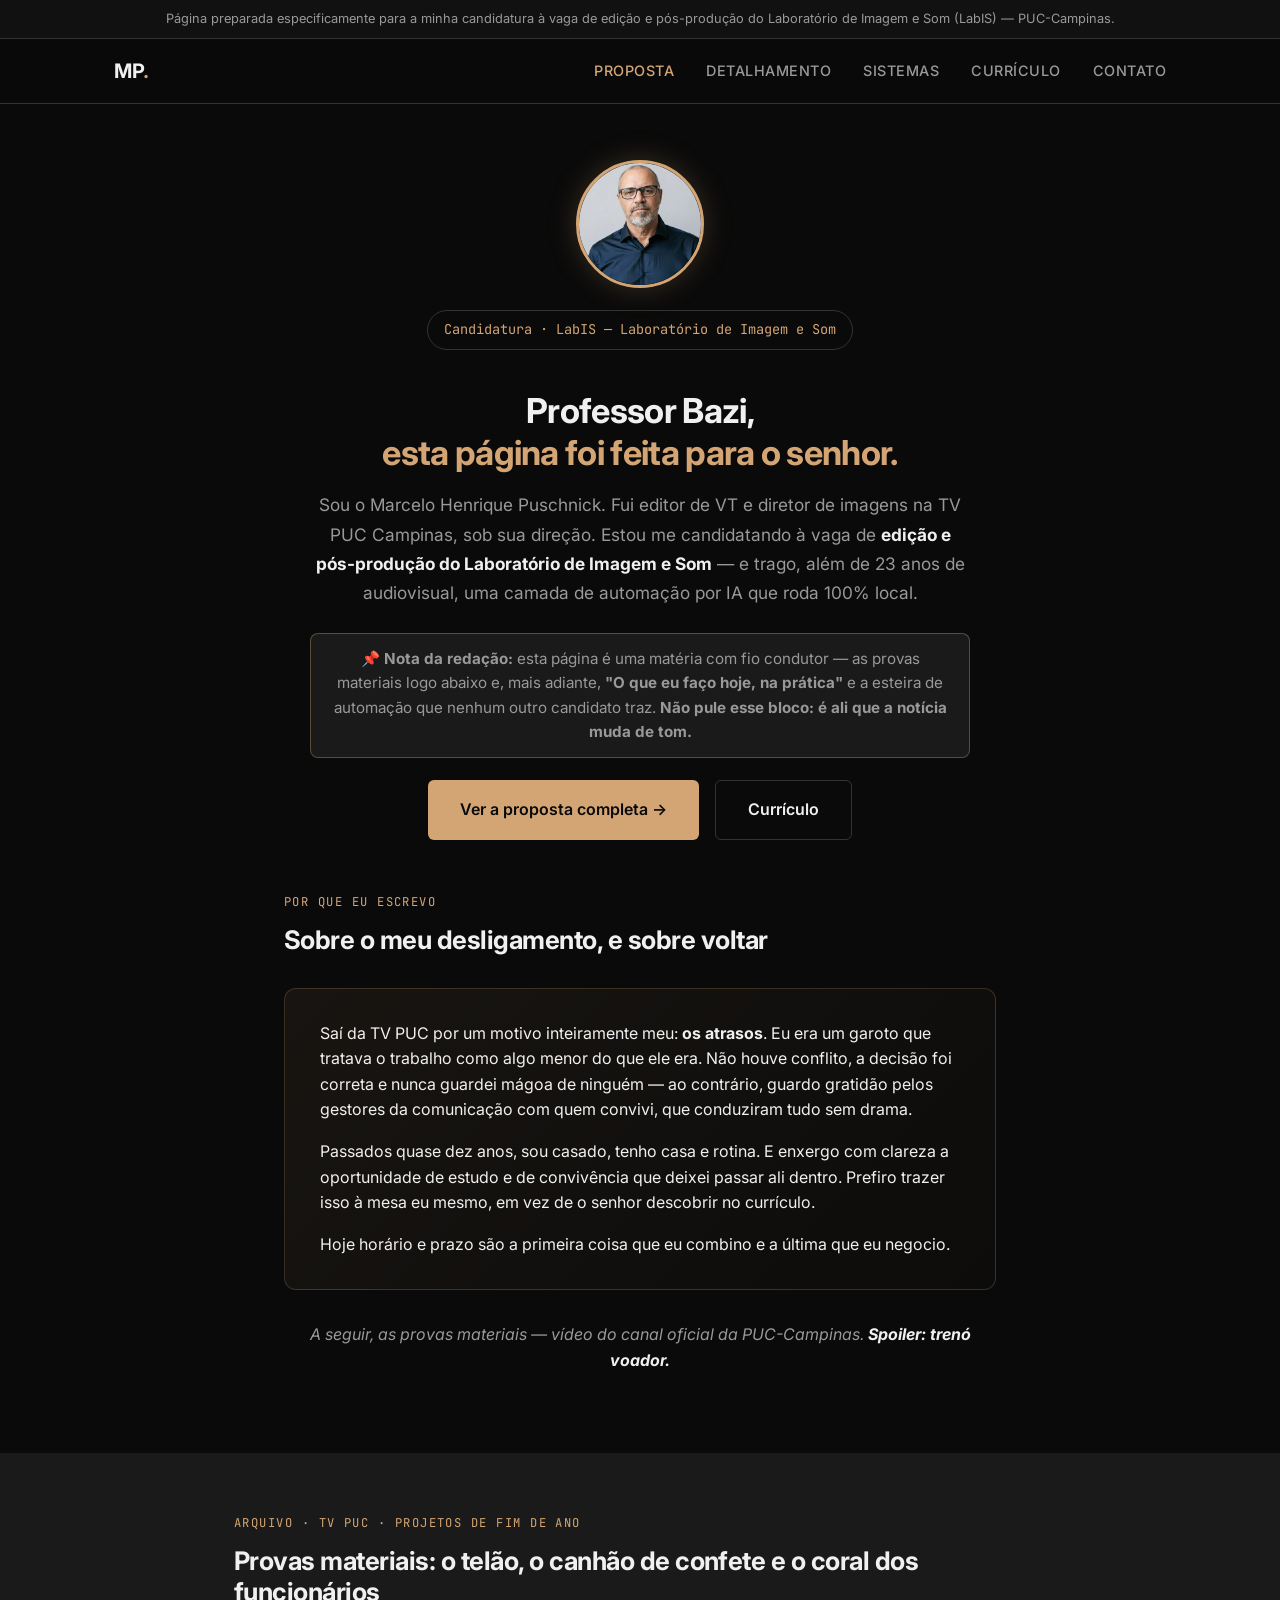
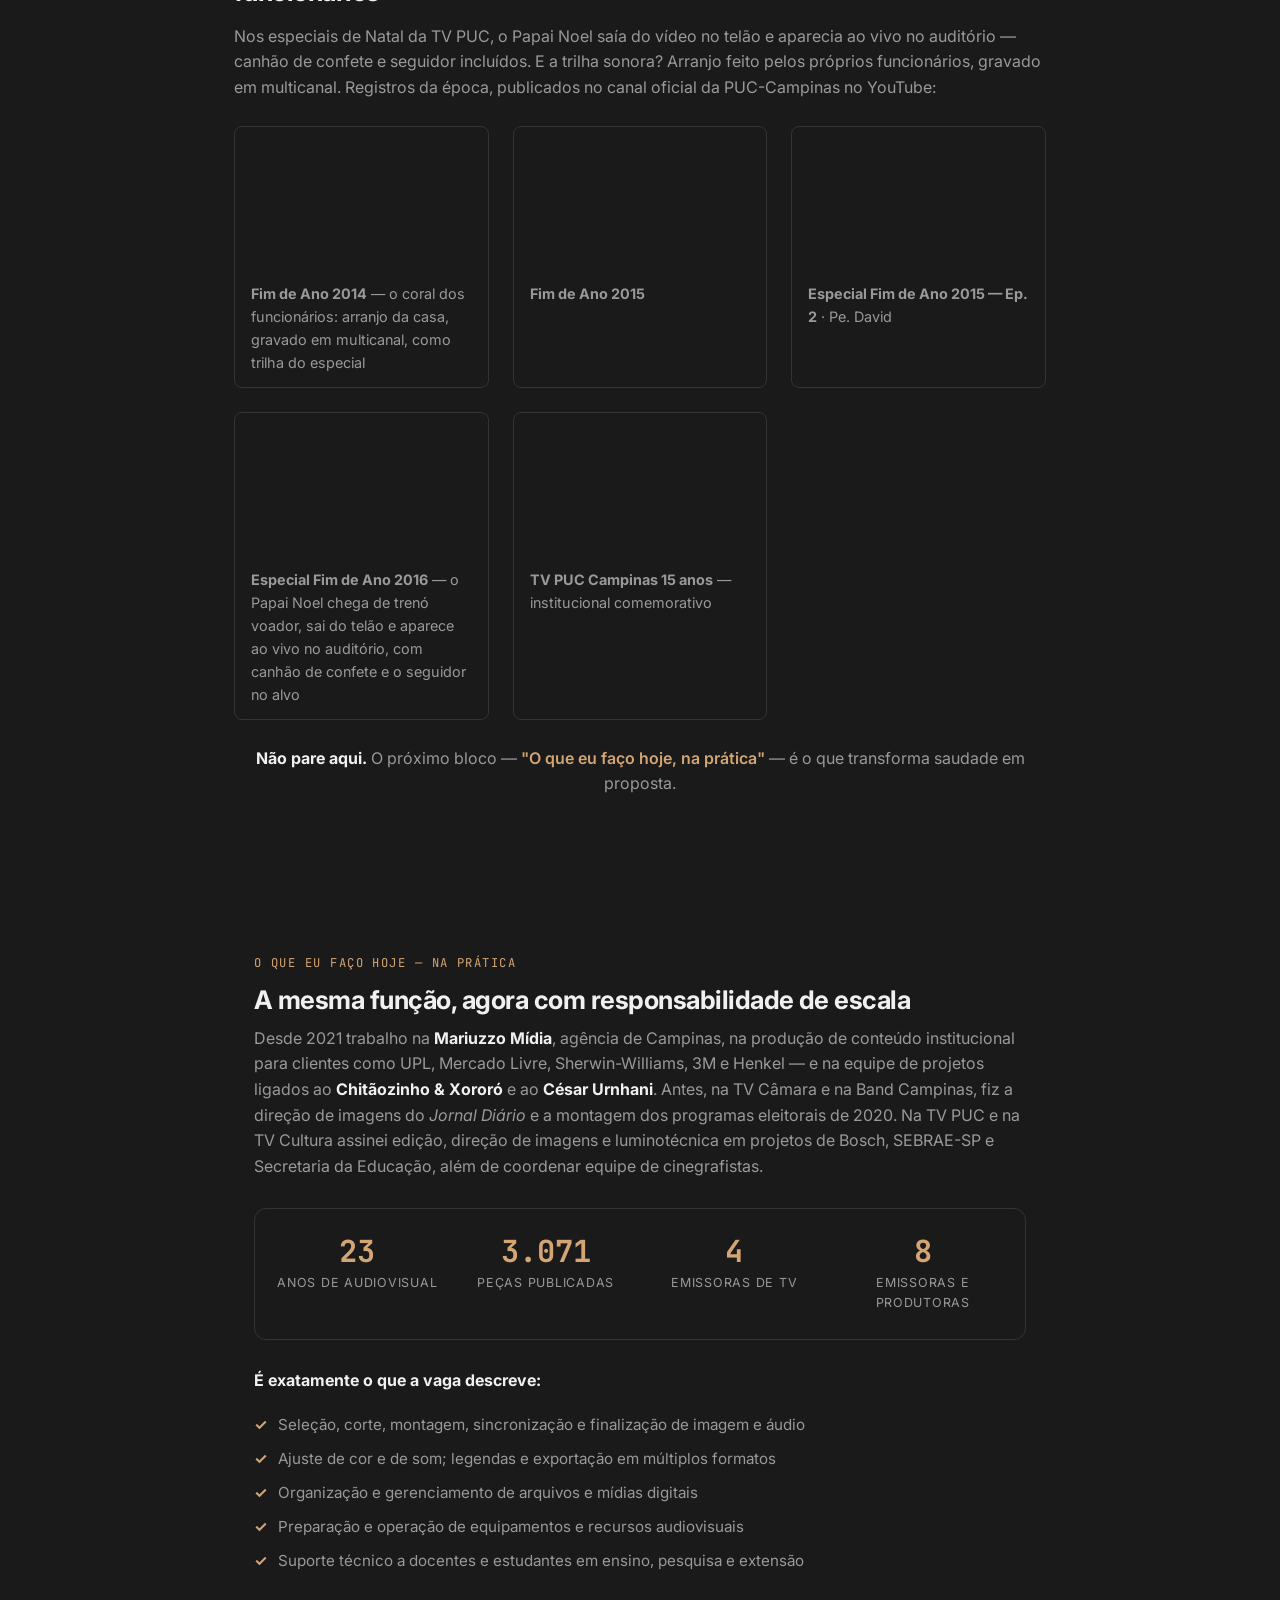
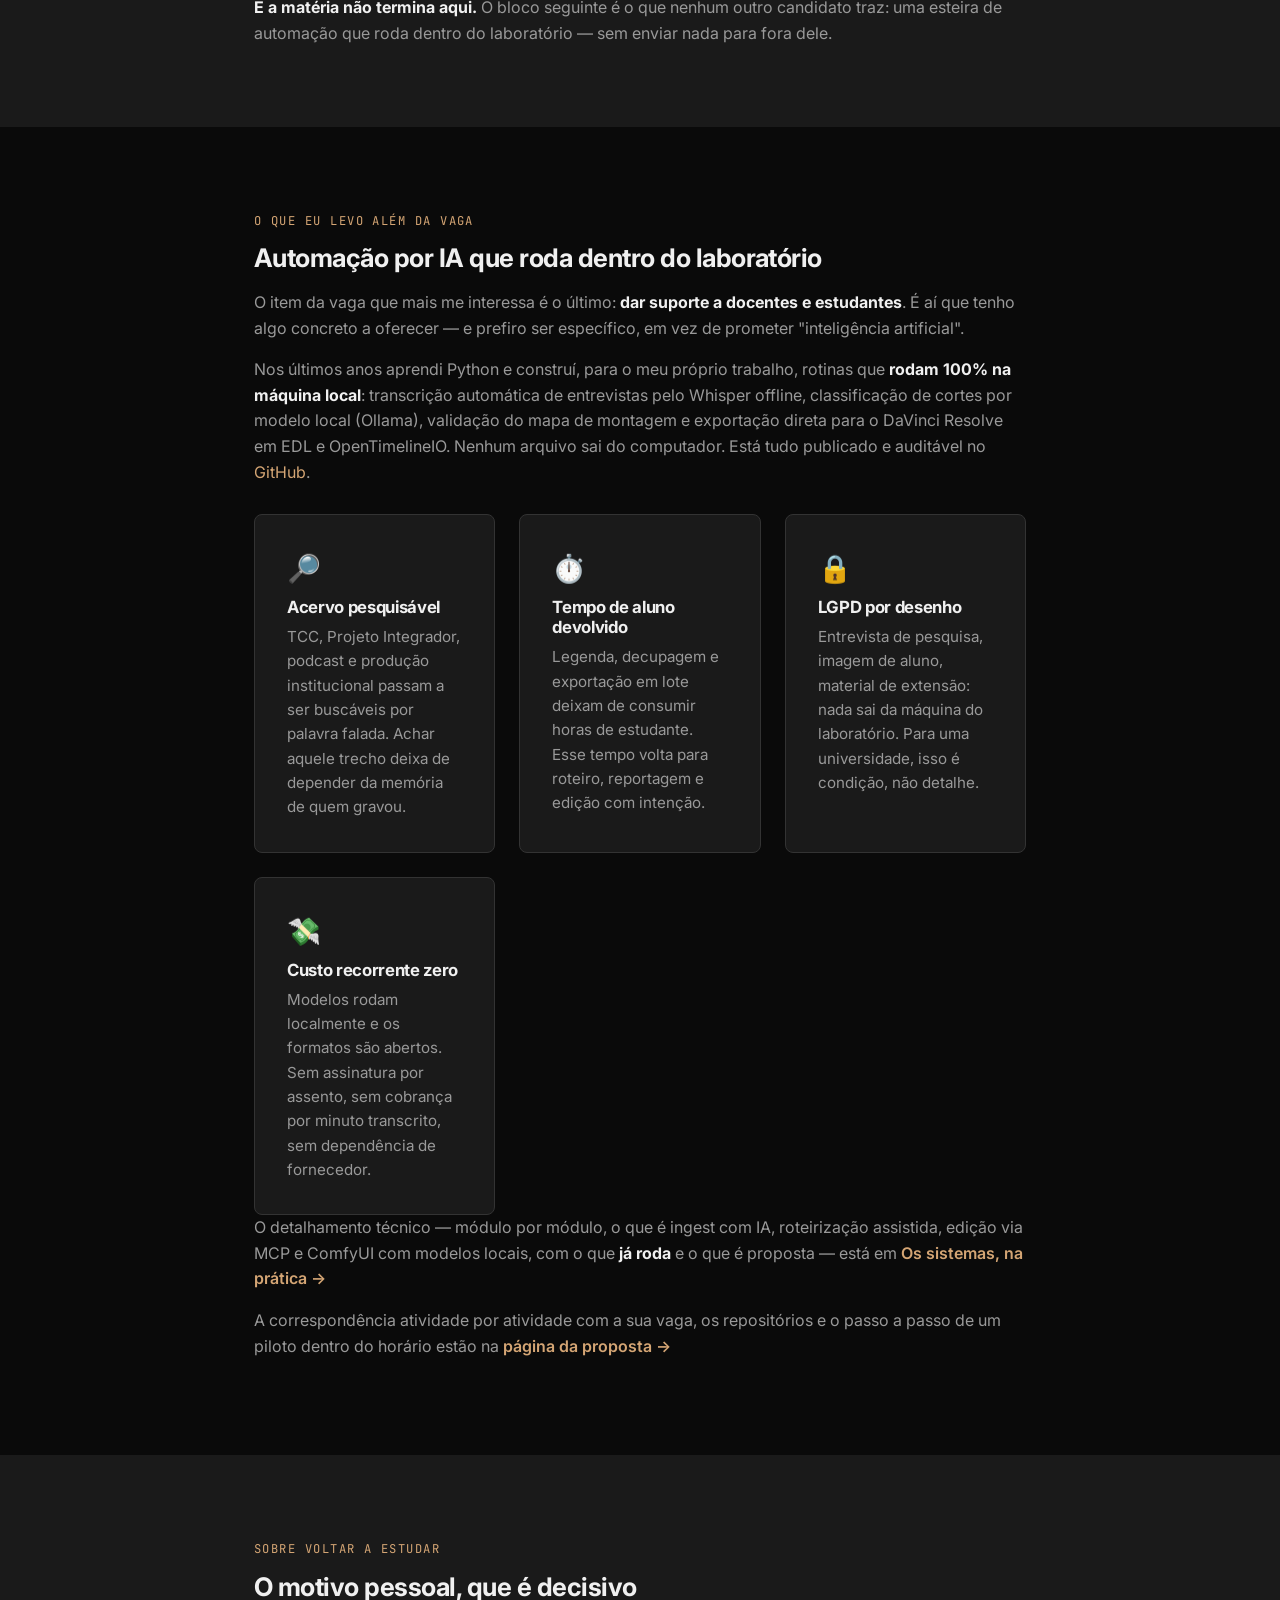
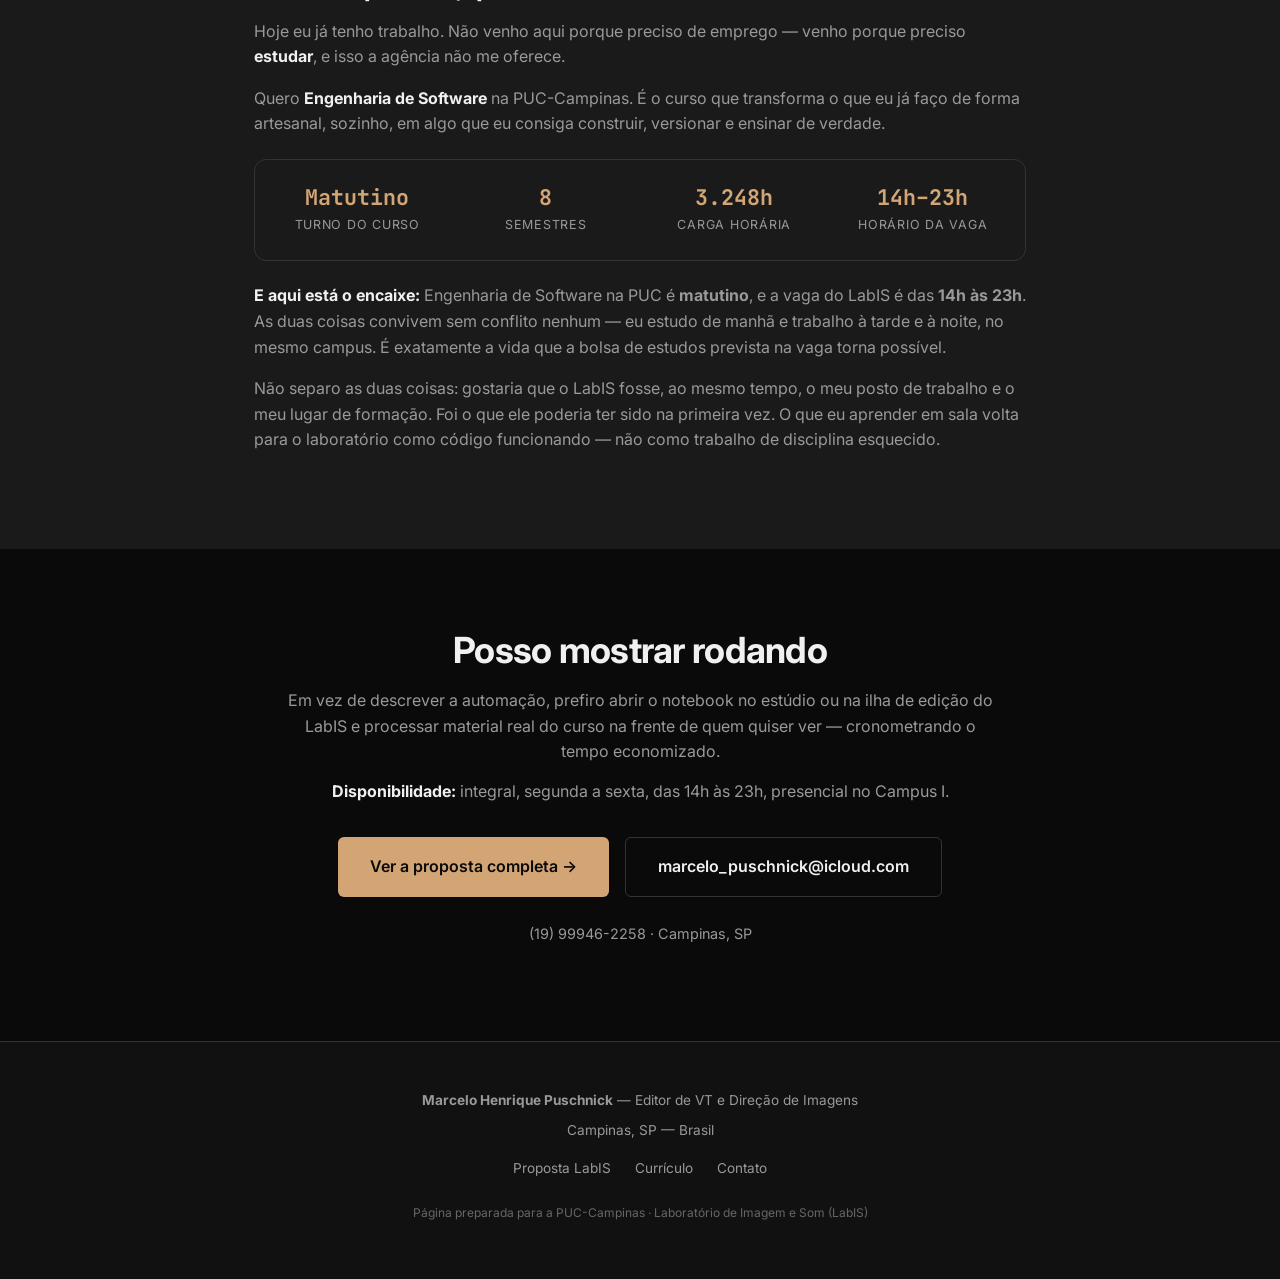
==== index.html @ 4924e88d "index: ganchos de leitura — nota da redacao, escalada provas->hoje->diferencial (estrutura intacta)" ====
<!DOCTYPE html>
<html lang="pt-BR">
<head>
    <meta charset="UTF-8">
    <meta name="viewport" content="width=device-width, initial-scale=1.0">
    <title>Proposta ao LabIS — PUC-Campinas | Marcelo Puschnick</title>
    <meta name="description" content="Candidatura de Marcelo Puschnick à vaga de edição e pós-produção do Laboratório de Imagem e Som (LabIS) da PUC-Campinas: 23 anos de audiovisual e automação por IA local.">
    <link rel="preconnect" href="https://fonts.googleapis.com">
    <link rel="preconnect" href="https://fonts.gstatic.com" crossorigin>
    <link href="https://fonts.googleapis.com/css2?family=Inter:wght@400;500;600;700&family=JetBrains+Mono:wght@400;500&display=swap" rel="stylesheet">
    <link rel="stylesheet" href="css/style.css">
    <style>
        /* faixa de orientacao para quem nao vem da PUC */
        .visitor-note {
            background: var(--bg-alt);
            border-bottom: 1px solid var(--border);
            padding: .55rem 0;
            font-size: .8rem;
            text-align: center;
            color: var(--text-muted);
            position: relative;
            z-index: 1001;
        }
        .visitor-note a { font-weight: 500; }

        .open-letter {
            background: linear-gradient(135deg, rgba(212,165,116,0.07) 0%, rgba(212,165,116,0.015) 100%);
            border: 1px solid rgba(212,165,116,0.22);
            border-radius: 12px;
            padding: 2rem 2.2rem;
            margin: 2rem 0;
        }
        .open-letter p { color: var(--text); }
        .open-letter p:last-child { margin-bottom: 0; }

        .stat-row {
            display: grid;
            grid-template-columns: repeat(auto-fit, minmax(130px, 1fr));
            gap: 1.4rem;
            text-align: center;
            background: var(--surface);
            border: 1px solid var(--border);
            border-radius: 12px;
            padding: 1.6rem 1.2rem;
            margin: 1.8rem 0;
        }
        .stat-row .n { font-size: 1.9rem; font-weight: 700; color: var(--accent); font-family: var(--font-mono); line-height: 1.1; }
        .stat-row .l { font-size: .78rem; color: var(--text-muted); text-transform: uppercase; letter-spacing: .06em; margin-top: .3rem; }

        .done-list { list-style: none; margin: 1.2rem 0 0; }
        .done-list li { position: relative; padding-left: 1.5rem; margin-bottom: .6rem; color: var(--text-muted); font-size: .95rem; }
        .done-list li::before { content: '✓'; position: absolute; left: 0; color: var(--accent); font-weight: 700; }

        .kicker { font-family: var(--font-mono); font-size: .76rem; letter-spacing: .12em; text-transform: uppercase; color: var(--accent); }
    </style>
</head>
<body>

<div class="visitor-note">
    Página preparada especificamente para a minha candidatura à vaga de edição e pós-produção
    do Laboratório de Imagem e Som (LabIS) — PUC-Campinas.
</div>

<nav class="navbar" style="position: sticky; top: 0;">
    <div class="container">
        <a href="index.html" class="logo">MP<span>.</span></a>
        <button class="nav-toggle" onclick="document.querySelector('.nav-links').classList.toggle('nav-open')" aria-label="Menu">
            <span></span><span></span><span></span>
        </button>
        <ul class="nav-links">
            <li><a href="index.html" class="active">Proposta</a></li>
            <li><a href="proposta.html">Detalhamento</a></li>
            <li><a href="sistemas.html">Sistemas</a></li>
            <li><a href="curriculo.html">Currículo</a></li>
            <li><a href="contato.html">Contato</a></li>
        </ul>
    </div>
</nav>

<!-- ==================== RECEPÇÃO ==================== -->
<section class="section" style="padding-top: 3.5rem; padding-bottom: 1rem;">
    <div class="container" style="max-width: 820px; text-align: center;">
        <img src="assets/profile_photo.jpg" alt="Marcelo Puschnick"
             style="width: 128px; height: 128px; border-radius: 50%; object-fit: cover; border: 3px solid var(--accent); box-shadow: 0 0 30px rgba(212,165,116,.22); margin: 0 auto 1.4rem; display: block;">

        <span class="hero-badge">Candidatura · LabIS — Laboratório de Imagem e Som</span>

        <h1 style="font-size: 2.15rem; line-height: 1.22; margin: 1rem 0 1rem;">
            Professor Bazi,<br>
            <span style="color: var(--accent);">esta página foi feita para o senhor.</span>
        </h1>

        <p style="font-size: 1.08rem; line-height: 1.7; max-width: 660px; margin: 0 auto 1.6rem;">
            Sou o Marcelo Henrique Puschnick. Fui editor de VT e diretor de imagens na TV PUC Campinas,
            sob sua direção. Estou me candidatando à vaga de <strong style="color: var(--text);">edição e pós-produção
            do Laboratório de Imagem e Som</strong> — e trago, além de 23 anos de audiovisual, uma camada de
            automação por IA que roda 100% local.
        </p>

        <p style="font-size: .95rem; line-height: 1.6; max-width: 660px; margin: 0 auto 1.4rem; background: var(--surface); border: 1px solid rgba(212,165,116,.35); border-radius: 8px; padding: .8rem 1rem;">
            📌 <strong>Nota da redação:</strong> esta página é uma matéria com fio condutor — as provas materiais
            logo abaixo e, mais adiante, <strong>"O que eu faço hoje, na prática"</strong> e a esteira de automação
            que nenhum outro candidato traz. <strong>Não pule esse bloco: é ali que a notícia muda de tom.</strong>
        </p>

        <div class="hero-cta" style="display:flex; gap:1rem; justify-content:center; flex-wrap:wrap;">
            <a href="proposta.html" class="btn btn-primary">Ver a proposta completa →</a>
            <a href="curriculo.html" class="btn btn-secondary">Currículo</a>
        </div>
    </div>
</section>

<!-- ==================== CARTA ABERTA ==================== -->
<section class="section" style="padding-top: 2rem;">
    <div class="container" style="max-width: 760px;">
        <span class="kicker">Por que eu escrevo</span>
        <h2 style="font-size: 1.6rem; margin: .7rem 0 1rem;">Sobre o meu desligamento, e sobre voltar</h2>

        <div class="open-letter">
            <p>
                Saí da TV PUC por um motivo inteiramente meu: <strong>os atrasos</strong>. Eu era um garoto que
                tratava o trabalho como algo menor do que ele era. Não houve conflito, a decisão foi correta e
                nunca guardei mágoa de ninguém — ao contrário, guardo gratidão pelos gestores da comunicação com
                quem convivi, que conduziram tudo sem drama.
            </p>
            <p>
                Passados quase dez anos, sou casado, tenho casa e rotina. E enxergo com clareza a oportunidade de
                estudo e de convivência que deixei passar ali dentro. Prefiro trazer isso à mesa eu mesmo, em vez
                de o senhor descobrir no currículo.
            </p>
            <p style="margin-bottom: 0;">
                Hoje horário e prazo são a primeira coisa que eu combino e a última que eu negocio.
            </p>
        </div>
        <p style="text-align: center; margin: 1.4rem 0 0; font-style: italic; color: var(--text-muted);">
            A seguir, as provas materiais — vídeo do canal oficial da PUC-Campinas.
            <strong style="color: var(--text);">Spoiler: trenó voador.</strong>
        </p>
    </div>
</section>

<!-- ==================== ARQUIVO / PROVAS MATERIAIS ==================== -->
<section class="section" style="background: var(--surface); padding-top: 3.5rem;">
    <div class="container" style="max-width: 860px;">
        <span class="kicker">Arquivo · TV PUC · projetos de fim de ano</span>
        <h2 style="font-size: 1.6rem; margin: .7rem 0 1rem;">Provas materiais: o telão, o canhão de confete e o coral dos funcionários</h2>
        <p>
            Nos especiais de Natal da TV PUC, o Papai Noel saía do vídeo no telão e aparecia ao vivo no auditório —
            canhão de confete e seguidor incluídos. E a trilha sonora? Arranjo feito pelos próprios funcionários,
            gravado em multicanal. Registros da época, publicados no canal oficial da PUC-Campinas no YouTube:
        </p>

        <div class="card-grid" style="grid-template-columns: repeat(auto-fit, minmax(250px, 1fr)); margin-top: 1.6rem;">
            <div class="card" style="padding: 0; overflow: hidden;">
                <div style="position: relative; padding-top: 56.25%;">
                    <iframe src="https://www.youtube-nocookie.com/embed/_5WwUKzGHgo" title="Fim de Ano PUC-Campinas 2014 — coral dos funcionários" loading="lazy" allowfullscreen style="position: absolute; inset: 0; width: 100%; height: 100%; border: 0;"></iframe>
                </div>
                <p style="padding: .8rem 1rem; margin: 0; font-size: .9rem;"><strong>Fim de Ano 2014</strong> — o coral dos funcionários: arranjo da casa, gravado em multicanal, como trilha do especial</p>
            </div>
            <div class="card" style="padding: 0; overflow: hidden;">
                <div style="position: relative; padding-top: 56.25%;">
                    <iframe src="https://www.youtube-nocookie.com/embed/fh61s7AyhmU" title="Fim de Ano 2015" loading="lazy" allowfullscreen style="position: absolute; inset: 0; width: 100%; height: 100%; border: 0;"></iframe>
                </div>
                <p style="padding: .8rem 1rem; margin: 0; font-size: .9rem;"><strong>Fim de Ano 2015</strong></p>
            </div>
            <div class="card" style="padding: 0; overflow: hidden;">
                <div style="position: relative; padding-top: 56.25%;">
                    <iframe src="https://www.youtube-nocookie.com/embed/77MQBBjk3bM" title="Especial Fim de Ano 2015 — Ep. 2" loading="lazy" allowfullscreen style="position: absolute; inset: 0; width: 100%; height: 100%; border: 0;"></iframe>
                </div>
                <p style="padding: .8rem 1rem; margin: 0; font-size: .9rem;"><strong>Especial Fim de Ano 2015 — Ep. 2</strong> · Pe. David</p>
            </div>
            <div class="card" style="padding: 0; overflow: hidden;">
                <div style="position: relative; padding-top: 56.25%;">
                    <iframe src="https://www.youtube-nocookie.com/embed/gTW8T-Bgkac" title="Especial Fim de Ano PUC-Campinas 2016" loading="lazy" allowfullscreen style="position: absolute; inset: 0; width: 100%; height: 100%; border: 0;"></iframe>
                </div>
                <p style="padding: .8rem 1rem; margin: 0; font-size: .9rem;"><strong>Especial Fim de Ano 2016</strong> — o Papai Noel chega de trenó voador, sai do telão e aparece ao vivo no auditório, com canhão de confete e o seguidor no alvo</p>
            </div>
            <div class="card" style="padding: 0; overflow: hidden;">
                <div style="position: relative; padding-top: 56.25%;">
                    <iframe src="https://www.youtube-nocookie.com/embed/PAQI4c5A-NM" title="TV PUC Campinas 15 anos" loading="lazy" allowfullscreen style="position: absolute; inset: 0; width: 100%; height: 100%; border: 0;"></iframe>
                </div>
                <p style="padding: .8rem 1rem; margin: 0; font-size: .9rem;"><strong>TV PUC Campinas 15 anos</strong> — institucional comemorativo</p>
            </div>
        </div>

        <p style="margin-top: 1.6rem; text-align: center;">
            <strong style="color: var(--text);">Não pare aqui.</strong> O próximo bloco —
            <a href="#hoje" style="font-weight: 600;">"O que eu faço hoje, na prática"</a> —
            é o que transforma saudade em proposta.
        </p>
    </div>
</section>

<!-- ==================== O QUE FAÇO HOJE ==================== -->
<section id="hoje" class="section" style="background: var(--surface); padding-top: 3.5rem;">
    <div class="container" style="max-width: 820px;">
        <span class="kicker">O que eu faço hoje — na prática</span>
        <h2 style="font-size: 1.6rem; margin: .7rem 0 .6rem;">A mesma função, agora com responsabilidade de escala</h2>

        <p>
            Desde 2021 trabalho na <strong style="color: var(--text);">Mariuzzo Mídia</strong>, agência de
            Campinas, na produção de conteúdo institucional para clientes como UPL, Mercado Livre,
            Sherwin-Williams, 3M e Henkel — e na equipe de projetos ligados ao
            <strong style="color: var(--text);">Chitãozinho &amp; Xororó</strong> e ao
            <strong style="color: var(--text);">César Urnhani</strong>. Antes, na TV Câmara e na Band Campinas,
            fiz a direção de imagens do <em>Jornal Diário</em> e a montagem dos programas eleitorais de 2020.
            Na TV PUC e na TV Cultura assinei edição, direção de imagens e luminotécnica em projetos de Bosch,
            SEBRAE-SP e Secretaria da Educação, além de coordenar equipe de cinegrafistas.
        </p>

        <div class="stat-row">
            <div>
                <div class="n">23</div>
                <div class="l">anos de audiovisual</div>
            </div>
            <div>
                <div class="n">3.071</div>
                <div class="l">peças publicadas</div>
            </div>
            <div>
                <div class="n">4</div>
                <div class="l">emissoras de TV</div>
            </div>
            <div>
                <div class="n">8</div>
                <div class="l">emissoras e produtoras</div>
            </div>
        </div>

        <p style="margin-bottom: .4rem;"><strong style="color: var(--text);">É exatamente o que a vaga descreve:</strong></p>
        <ul class="done-list">
            <li>Seleção, corte, montagem, sincronização e finalização de imagem e áudio</li>
            <li>Ajuste de cor e de som; legendas e exportação em múltiplos formatos</li>
            <li>Organização e gerenciamento de arquivos e mídias digitais</li>
            <li>Preparação e operação de equipamentos e recursos audiovisuais</li>
            <li>Suporte técnico a docentes e estudantes em ensino, pesquisa e extensão</li>
        </ul>

        <p style="margin: 1.4rem 0 0;">
            <strong style="color: var(--text);">E a matéria não termina aqui.</strong> O bloco seguinte é o que
            nenhum outro candidato traz: uma esteira de automação que roda dentro do laboratório — sem enviar
            nada para fora dele.
        </p>
    </div>
</section>

<!-- ==================== O DIFERENCIAL ==================== -->
<section class="section">
    <div class="container" style="max-width: 820px;">
        <span class="kicker">O que eu levo além da vaga</span>
        <h2 style="font-size: 1.6rem; margin: .7rem 0 1rem;">Automação por IA que roda dentro do laboratório</h2>

        <p>
            O item da vaga que mais me interessa é o último: <strong style="color: var(--text);">dar suporte a
            docentes e estudantes</strong>. É aí que tenho algo concreto a oferecer — e prefiro ser específico, em
            vez de prometer "inteligência artificial".
        </p>
        <p>
            Nos últimos anos aprendi Python e construí, para o meu próprio trabalho, rotinas que
            <strong style="color: var(--text);">rodam 100% na máquina local</strong>: transcrição automática de
            entrevistas pelo Whisper offline, classificação de cortes por modelo local (Ollama), validação do
            mapa de montagem e exportação direta para o DaVinci Resolve em EDL e OpenTimelineIO. Nenhum arquivo
            sai do computador. Está tudo publicado e auditável no
            <a href="https://github.com/marcelopuschnick">GitHub</a>.
        </p>

        <div class="card-grid" style="grid-template-columns: repeat(auto-fit, minmax(240px, 1fr)); margin-top: 1.8rem;">
            <div class="card">
                <div style="font-size: 1.7rem; margin-bottom: .4rem;">🔎</div>
                <h3 style="font-size: 1.05rem;">Acervo pesquisável</h3>
                <p>TCC, Projeto Integrador, podcast e produção institucional passam a ser buscáveis por palavra
                   falada. Achar aquele trecho deixa de depender da memória de quem gravou.</p>
            </div>
            <div class="card">
                <div style="font-size: 1.7rem; margin-bottom: .4rem;">⏱️</div>
                <h3 style="font-size: 1.05rem;">Tempo de aluno devolvido</h3>
                <p>Legenda, decupagem e exportação em lote deixam de consumir horas de estudante. Esse tempo volta
                   para roteiro, reportagem e edição com intenção.</p>
            </div>
            <div class="card">
                <div style="font-size: 1.7rem; margin-bottom: .4rem;">🔒</div>
                <h3 style="font-size: 1.05rem;">LGPD por desenho</h3>
                <p>Entrevista de pesquisa, imagem de aluno, material de extensão: nada sai da máquina do
                   laboratório. Para uma universidade, isso é condição, não detalhe.</p>
            </div>
            <div class="card">
                <div style="font-size: 1.7rem; margin-bottom: .4rem;">💸</div>
                <h3 style="font-size: 1.05rem;">Custo recorrente zero</h3>
                <p>Modelos rodam localmente e os formatos são abertos. Sem assinatura por assento, sem cobrança
                   por minuto transcrito, sem dependência de fornecedor.</p>
            </div>
        </div>

        <p>
            O detalhamento técnico — módulo por módulo, o que é ingest com IA, roteirização assistida, edição
            via MCP e ComfyUI com modelos locais, com o que <strong style="color: var(--text);">já roda</strong>
            e o que é proposta — está em
            <a href="sistemas.html" style="font-weight: 600;">Os sistemas, na prática →</a>
        </p>
        <p>
            A correspondência atividade por atividade com a sua vaga, os repositórios e o passo a passo de um
            piloto dentro do horário estão na
            <a href="proposta.html" style="font-weight: 600;">página da proposta →</a>
        </p>
    </div>
</section>

<!-- ==================== ESTUDAR ==================== -->
<section class="section" style="background: var(--surface);">
    <div class="container" style="max-width: 820px;">
        <span class="kicker">Sobre voltar a estudar</span>
        <h2 style="font-size: 1.6rem; margin: .7rem 0 1rem;">O motivo pessoal, que é decisivo</h2>

        <p>
            Hoje eu já tenho trabalho. Não venho aqui porque preciso de emprego — venho porque preciso
            <strong style="color: var(--text);">estudar</strong>, e isso a agência não me oferece.
        </p>
        <p>
            Quero <strong style="color: var(--text);">Engenharia de Software</strong> na PUC-Campinas. É o curso
            que transforma o que eu já faço de forma artesanal, sozinho, em algo que eu consiga construir,
            versionar e ensinar de verdade.
        </p>

        <div class="stat-row" style="margin: 1.4rem 0;">
            <div>
                <div class="n" style="font-size: 1.35rem;">Matutino</div>
                <div class="l">turno do curso</div>
            </div>
            <div>
                <div class="n" style="font-size: 1.35rem;">8</div>
                <div class="l">semestres</div>
            </div>
            <div>
                <div class="n" style="font-size: 1.35rem;">3.248h</div>
                <div class="l">carga horária</div>
            </div>
            <div>
                <div class="n" style="font-size: 1.35rem;">14h–23h</div>
                <div class="l">horário da vaga</div>
            </div>
        </div>

        <p>
            <strong style="color: var(--text);">E aqui está o encaixe:</strong> Engenharia de Software na PUC é
            <strong>matutino</strong>, e a vaga do LabIS é das <strong>14h às 23h</strong>. As duas coisas
            convivem sem conflito nenhum — eu estudo de manhã e trabalho à tarde e à noite, no mesmo campus.
            É exatamente a vida que a bolsa de estudos prevista na vaga torna possível.
        </p>
        <p>
            Não separo as duas coisas: gostaria que o LabIS fosse, ao mesmo tempo, o meu posto de trabalho e o
            meu lugar de formação. Foi o que ele poderia ter sido na primeira vez. O que eu aprender em sala
            volta para o laboratório como código funcionando — não como trabalho de disciplina esquecido.
        </p>
    </div>
</section>

<!-- ==================== FECHAMENTO ==================== -->
<section class="section">
    <div class="container" style="max-width: 760px; text-align: center;">
        <h2 style="margin-bottom: 1rem;">Posso mostrar rodando</h2>
        <p style="margin-bottom: .9rem;">
            Em vez de descrever a automação, prefiro abrir o notebook no estúdio ou na ilha de edição do LabIS e
            processar material real do curso na frente de quem quiser ver — cronometrando o tempo economizado.
        </p>
        <p style="margin-bottom: 2rem;">
            <strong style="color: var(--text);">Disponibilidade:</strong> integral, segunda a sexta, das 14h às 23h,
            presencial no Campus I.
        </p>
        <div class="hero-cta" style="display:flex; gap:1rem; justify-content:center; flex-wrap:wrap;">
            <a href="proposta.html" class="btn btn-primary">Ver a proposta completa →</a>
            <a href="mailto:marcelo_puschnick@icloud.com" class="btn btn-secondary">marcelo_puschnick@icloud.com</a>
        </div>
        <p style="margin-top: 1.6rem; font-size: .9rem; color: var(--text-muted);">
            (19) 99946-2258 · Campinas, SP
        </p>
    </div>
</section>

<footer class="footer">
    <div class="container">
        <p><strong>Marcelo Henrique Puschnick</strong> — Editor de VT e Direção de Imagens</p>
        <p>Campinas, SP — Brasil</p>
        <div class="footer-links">
            <a href="proposta.html">Proposta LabIS</a>
            <a href="curriculo.html">Currículo</a>
            <a href="contato.html">Contato</a>
        </div>
        <p style="margin-top: 1.5rem; font-size: .75rem; color: #666;">
            Página preparada para a PUC-Campinas · Laboratório de Imagem e Som (LabIS)
        </p>
    </div>
</footer>

<script>
    var observer = new IntersectionObserver(function (entries) {
        entries.forEach(function (entry) {
            if (entry.isIntersecting) entry.target.classList.add('is-visible');
        });
    }, { threshold: 0.1 });
    document.querySelectorAll('.animate-on-scroll').forEach(function (el) { observer.observe(el); });
</script>
</body>
</html>
---- css/style.css ----
/* ===== Reset & Base ===== */
*, *::before, *::after {
    margin: 0;
    padding: 0;
    box-sizing: border-box;
}

:root {
    --bg: #0a0a0a;
    --bg-alt: #111;
    --surface: #1a1a1a;
    --surface-hover: #222;
    --text: #f0f0f0;
    --text-muted: #999;
    --accent: #d4a574;
    --accent-hover: #c9956a;
    --accent-glow: rgba(212, 165, 116, 0.15);
    --success: #27ae60;
    --border: #333;
    --font-body: 'Inter', -apple-system, BlinkMacSystemFont, sans-serif;
    --font-mono: 'JetBrains Mono', 'Fira Code', monospace;
}

html {
    scroll-behavior: smooth;
    font-size: 16px;
}

body {
    font-family: var(--font-body);
    background: var(--bg);
    color: var(--text);
    line-height: 1.6;
    min-height: 100vh;
    -webkit-font-smoothing: antialiased;
}

a {
    color: var(--accent);
    text-decoration: none;
    transition: color 0.2s;
}

a:hover {
    color: var(--accent-hover);
}

img {
    max-width: 100%;
    display: block;
}

/* ===== Typography ===== */
h1, h2, h3, h4 {
    font-weight: 700;
    line-height: 1.2;
    letter-spacing: -0.02em;
}

h1 { font-size: 3rem; }
h2 { font-size: 2.25rem; }
h3 { font-size: 1.5rem; }

p {
    margin-bottom: 1rem;
    color: var(--text-muted);
}

/* ===== Layout ===== */
.container {
    max-width: 1100px;
    margin: 0 auto;
    padding: 0 1.5rem;
}

.section {
    padding: 5rem 0;
}

.section-header {
    text-align: center;
    margin-bottom: 3rem;
}

.section-header h2 {
    margin-bottom: 0.5rem;
}

.section-header p {
    font-size: 1.1rem;
    max-width: 600px;
    margin: 0 auto;
}

/* ===== Navigation ===== */
.navbar {
    position: fixed;
    top: 0;
    left: 0;
    right: 0;
    z-index: 1000;
    background: rgba(10,10,10,0.85);
    backdrop-filter: blur(12px);
    border-bottom: 1px solid var(--border);
    padding: 1rem 0;
}

.navbar .container {
    display: flex;
    justify-content: space-between;
    align-items: center;
}

.logo {
    font-size: 1.25rem;
    font-weight: 700;
    color: var(--text);
    letter-spacing: -0.5px;
}

.logo span {
    color: var(--accent);
}

.nav-links {
    display: flex;
    gap: 2rem;
    list-style: none;
}

.nav-links a {
    color: var(--text-muted);
    font-size: 0.9rem;
    font-weight: 500;
    text-transform: uppercase;
    letter-spacing: 0.5px;
}

.nav-links a:hover,
.nav-links a.active {
    color: var(--accent);
}

.nav-toggle {
    display: none;
    flex-direction: column;
    gap: 5px;
    cursor: pointer;
    background: none;
    border: none;
    padding: 0.5rem;
}

.nav-toggle span {
    display: block;
    width: 24px;
    height: 2px;
    background: var(--text);
    transition: all 0.3s;
}

.nav-links.nav-open {
    display: flex;
    flex-direction: column;
    position: absolute;
    top: 100%;
    left: 0;
    right: 0;
    background: rgba(10,10,10,0.95);
    backdrop-filter: blur(12px);
    border-bottom: 1px solid var(--border);
    padding: 1.5rem;
    gap: 1rem;
}

/* ===== Hero ===== */
.hero {
    min-height: 100vh;
    display: flex;
    align-items: center;
    justify-content: center;
    text-align: center;
    position: relative;
    background: linear-gradient(135deg, var(--bg) 0%, var(--bg-alt) 100%);
    overflow: hidden;
}

.hero::before {
    content: '';
    position: absolute;
    top: 0;
    left: 0;
    right: 0;
    bottom: 0;
    background: url('data:image/svg+xml,<svg xmlns="http://www.w3.org/2000/svg" viewBox="0 0 100 100"><rect fill="none" stroke="%23333" stroke-width="0.5" x="0" y="0" width="100" height="100"/></svg>');
    background-size: 40px 40px;
    opacity: 0.3;
}

.hero::after {
    content: '';
    position: absolute;
    top: -50%;
    left: -50%;
    width: 200%;
    height: 200%;
    background: radial-gradient(circle at 50% 50%, var(--accent-glow) 0%, transparent 50%);
    animation: hero-glow 8s ease-in-out infinite;
}

@keyframes hero-glow {
    0%, 100% { transform: scale(1); opacity: 0.5; }
    50% { transform: scale(1.1); opacity: 0.8; }
}

.hero-content {
    position: relative;
    z-index: 1;
}

.hero-badge {
    display: inline-block;
    padding: 0.5rem 1rem;
    border: 1px solid var(--border);
    border-radius: 100px;
    font-size: 0.85rem;
    color: var(--accent);
    margin-bottom: 1.5rem;
    font-family: var(--font-mono);
    animation: pulse-glow 3s ease-in-out infinite;
}

.hero h1 {
    font-size: 3.5rem;
    margin-bottom: 1rem;
    background: linear-gradient(135deg, var(--text) 0%, var(--accent) 100%);
    -webkit-background-clip: text;
    -webkit-text-fill-color: transparent;
    background-clip: text;
    padding: 0 1rem;
}

.hero-subtitle {
    font-size: 1.25rem;
    color: var(--text-muted);
    margin-bottom: 0.5rem;
    max-width: 750px;
    margin-left: auto;
    margin-right: auto;
    line-height: 1.6;
    padding: 0 1rem;
}

.hero-location {
    font-size: 1rem;
    color: var(--text-muted);
    margin-bottom: 2rem;
    display: flex;
    align-items: center;
    justify-content: center;
    gap: 0.5rem;
}

.hero-cta {
    display: flex;
    gap: 1rem;
    justify-content: center;
    flex-wrap: wrap;
}

.btn {
    display: inline-flex;
    align-items: center;
    gap: 0.5rem;
    padding: 1rem 2rem;
    border-radius: 6px;
    font-weight: 600;
    font-size: 1rem;
    transition: all 0.2s;
    border: none;
    cursor: pointer;
}

.btn-primary {
    background: var(--accent);
    color: var(--bg);
}

.btn-primary:hover {
    background: var(--accent-hover);
    transform: translateY(-2px);
}

.btn-secondary {
    background: transparent;
    color: var(--text);
    border: 1px solid var(--border);
}

.btn-secondary:hover {
    border-color: var(--accent);
    color: var(--accent);
}

/* ===== Stats Bar ===== */
.stats-bar {
    background: var(--surface);
    border-top: 1px solid var(--border);
    border-bottom: 1px solid var(--border);
    padding: 2rem 0;
}

.stats-grid {
    display: grid;
    grid-template-columns: repeat(4, 1fr);
    gap: 2rem;
    text-align: center;
}

.stat-number {
    font-size: 2rem;
    font-weight: 700;
    color: var(--accent);
    font-family: var(--font-mono);
}

.stat-label {
    font-size: 0.85rem;
    color: var(--text-muted);
    text-transform: uppercase;
    letter-spacing: 1px;
}

/* ===== Cards ===== */
.card-grid {
    display: grid;
    grid-template-columns: repeat(auto-fit, minmax(300px, 1fr));
    gap: 1.5rem;
}

.card {
    background: var(--surface);
    border: 1px solid var(--border);
    border-radius: 8px;
    padding: 2rem;
    transition: all 0.3s;
}

.card:hover {
    border-color: var(--accent);
    transform: translateY(-4px);
}

.card-icon {
    font-size: 2rem;
    margin-bottom: 1rem;
}

.card h3 {
    margin-bottom: 0.5rem;
    color: var(--text);
}

.card p {
    font-size: 0.95rem;
    margin-bottom: 0;
}

.card-badge {
    display: inline-block;
    padding: 0.35rem 0.75rem;
    background: var(--accent-glow);
    border: 1px solid var(--accent);
    border-radius: 100px;
    font-size: 0.75rem;
    color: var(--accent);
    font-family: var(--font-mono);
    margin-bottom: 1rem;
}

.grid {
    display: grid;
    grid-template-columns: repeat(auto-fit, minmax(300px, 1fr));
    gap: 1.5rem;
}

/* ===== Timeline ===== */
.timeline {
    position: relative;
    padding-left: 2rem;
}

.timeline::before {
    content: '';
    position: absolute;
    left: 0;
    top: 0;
    bottom: 0;
    width: 2px;
    background: linear-gradient(to bottom, var(--accent), transparent);
}

.timeline-item {
    position: relative;
    padding-bottom: 3rem;
    opacity: 0;
    transform: translateX(-20px);
    animation: timeline-slide 0.6s ease-out forwards;
}

.timeline-item:nth-child(1) { animation-delay: 0.1s; }
.timeline-item:nth-child(2) { animation-delay: 0.2s; }
.timeline-item:nth-child(3) { animation-delay: 0.3s; }
.timeline-item:nth-child(4) { animation-delay: 0.4s; }
.timeline-item:nth-child(5) { animation-delay: 0.5s; }
.timeline-item:nth-child(6) { animation-delay: 0.6s; }
.timeline-item:nth-child(7) { animation-delay: 0.7s; }
.timeline-item:nth-child(8) { animation-delay: 0.8s; }
.timeline-item:nth-child(9) { animation-delay: 0.9s; }
.timeline-item:nth-child(10) { animation-delay: 1.0s; }
.timeline-item:nth-child(11) { animation-delay: 1.1s; }
.timeline-item:nth-child(12) { animation-delay: 1.2s; }
.timeline-item:nth-child(13) { animation-delay: 1.3s; }
.timeline-item:nth-child(14) { animation-delay: 1.4s; }
.timeline-item:nth-child(15) { animation-delay: 1.5s; }

@keyframes timeline-slide {
    to {
        opacity: 1;
        transform: translateX(0);
    }
}

.timeline-item::before {
    content: '';
    position: absolute;
    left: -2rem;
    top: 0.5rem;
    width: 12px;
    height: 12px;
    border-radius: 50%;
    background: var(--accent);
    margin-left: -5px;
    box-shadow: 0 0 0 4px var(--bg), 0 0 0 6px var(--accent);
    animation: timeline-pulse 2s ease-in-out infinite;
}

@keyframes timeline-pulse {
    0%, 100% { box-shadow: 0 0 0 4px var(--bg), 0 0 0 6px var(--accent); }
    50% { box-shadow: 0 0 0 4px var(--bg), 0 0 0 8px var(--accent-glow); }
}

.timeline-date {
    font-family: var(--font-mono);
    font-size: 0.85rem;
    color: var(--accent);
    margin-bottom: 0.25rem;
}

.timeline-title {
    font-size: 1.1rem;
    font-weight: 600;
    color: var(--text);
    margin-bottom: 0.25rem;
}

.timeline-company {
    color: var(--text-muted);
    font-size: 0.9rem;
    margin-bottom: 0.5rem;
}

.timeline-desc {
    color: var(--text-muted);
    font-size: 0.9rem;
}

/* ===== Project Cards ===== */
.project-grid {
    display: grid;
    grid-template-columns: repeat(auto-fit, minmax(350px, 1fr));
    gap: 1.5rem;
}

.project-item {
    position: relative;
    background: var(--surface);
    border-radius: 8px;
    overflow: hidden;
    border: 1px solid var(--border);
    transition: all 0.3s;
}

.project-item:hover {
    border-color: var(--accent);
    transform: translateY(-4px);
}

.project-header {
    padding: 1.5rem;
    border-bottom: 1px solid var(--border);
}

.project-header h3 {
    font-size: 1.1rem;
    margin-bottom: 0.25rem;
}

.project-header .project-meta {
    font-size: 0.8rem;
    color: var(--text-muted);
    font-family: var(--font-mono);
}

.project-body {
    padding: 1.5rem;
}

.project-body p {
    font-size: 0.9rem;
    margin-bottom: 1rem;
}

.project-tags {
    display: flex;
    gap: 0.5rem;
    flex-wrap: wrap;
}

.project-tag {
    font-size: 0.75rem;
    padding: 0.2rem 0.5rem;
    background: var(--bg-alt);
    border-radius: 4px;
    color: var(--text-muted);
    transition: all 0.2s;
}

.project-tag:hover {
    border-color: var(--accent);
    color: var(--accent);
}

/* ===== Light Quote ===== */
.light-quote {
    background: linear-gradient(135deg, var(--bg-alt), var(--surface));
    border-left: 4px solid var(--accent);
    padding: 2rem;
    margin: 2rem 0;
    border-radius: 0 8px 8px 0;
    font-style: italic;
    font-size: 1.1rem;
    color: var(--text);
}

.light-quote::before {
    content: '"';
    font-size: 3rem;
    color: var(--accent);
    line-height: 0;
    vertical-align: -0.5em;
    margin-right: 0.2rem;
}

/* ===== Footer ===== */
.footer {
    background: var(--bg-alt);
    border-top: 1px solid var(--border);
    padding: 3rem 0;
    text-align: center;
}

.footer p {
    font-size: 0.85rem;
    margin-bottom: 0.5rem;
}

.footer-links {
    display: flex;
    justify-content: center;
    gap: 1.5rem;
    margin-top: 1rem;
}

.footer-links a {
    color: var(--text-muted);
    font-size: 0.85rem;
}

/* ===== Animations ===== */
@keyframes pulse-glow {
    0%, 100% { box-shadow: 0 0 0 0 rgba(212, 165, 116, 0.4); }
    50% { box-shadow: 0 0 20px 4px rgba(212, 165, 116, 0.15); }
}

@keyframes fade-in-up {
    from { opacity: 0; transform: translateY(30px); }
    to { opacity: 1; transform: translateY(0); }
}

.animate-on-scroll {
    opacity: 0;
    transform: translateY(30px);
    transition: opacity 0.6s ease-out, transform 0.6s ease-out;
}

.animate-on-scroll.is-visible {
    opacity: 1;
    transform: translateY(0);
}

.stagger-1 { transition-delay: 0.1s; }
.stagger-2 { transition-delay: 0.2s; }
.stagger-3 { transition-delay: 0.3s; }
.stagger-4 { transition-delay: 0.4s; }

/* ===== Mobile ===== */
@media (max-width: 768px) {
    h1 { font-size: 2.5rem; }
    .hero h1 { font-size: 2.5rem; }

    .nav-links {
        display: none;
    }

    .nav-toggle {
        display: flex;
    }

    .stats-grid {
        grid-template-columns: repeat(2, 1fr);
    }

    .card-grid,
    .project-grid {
        grid-template-columns: 1fr;
    }
}
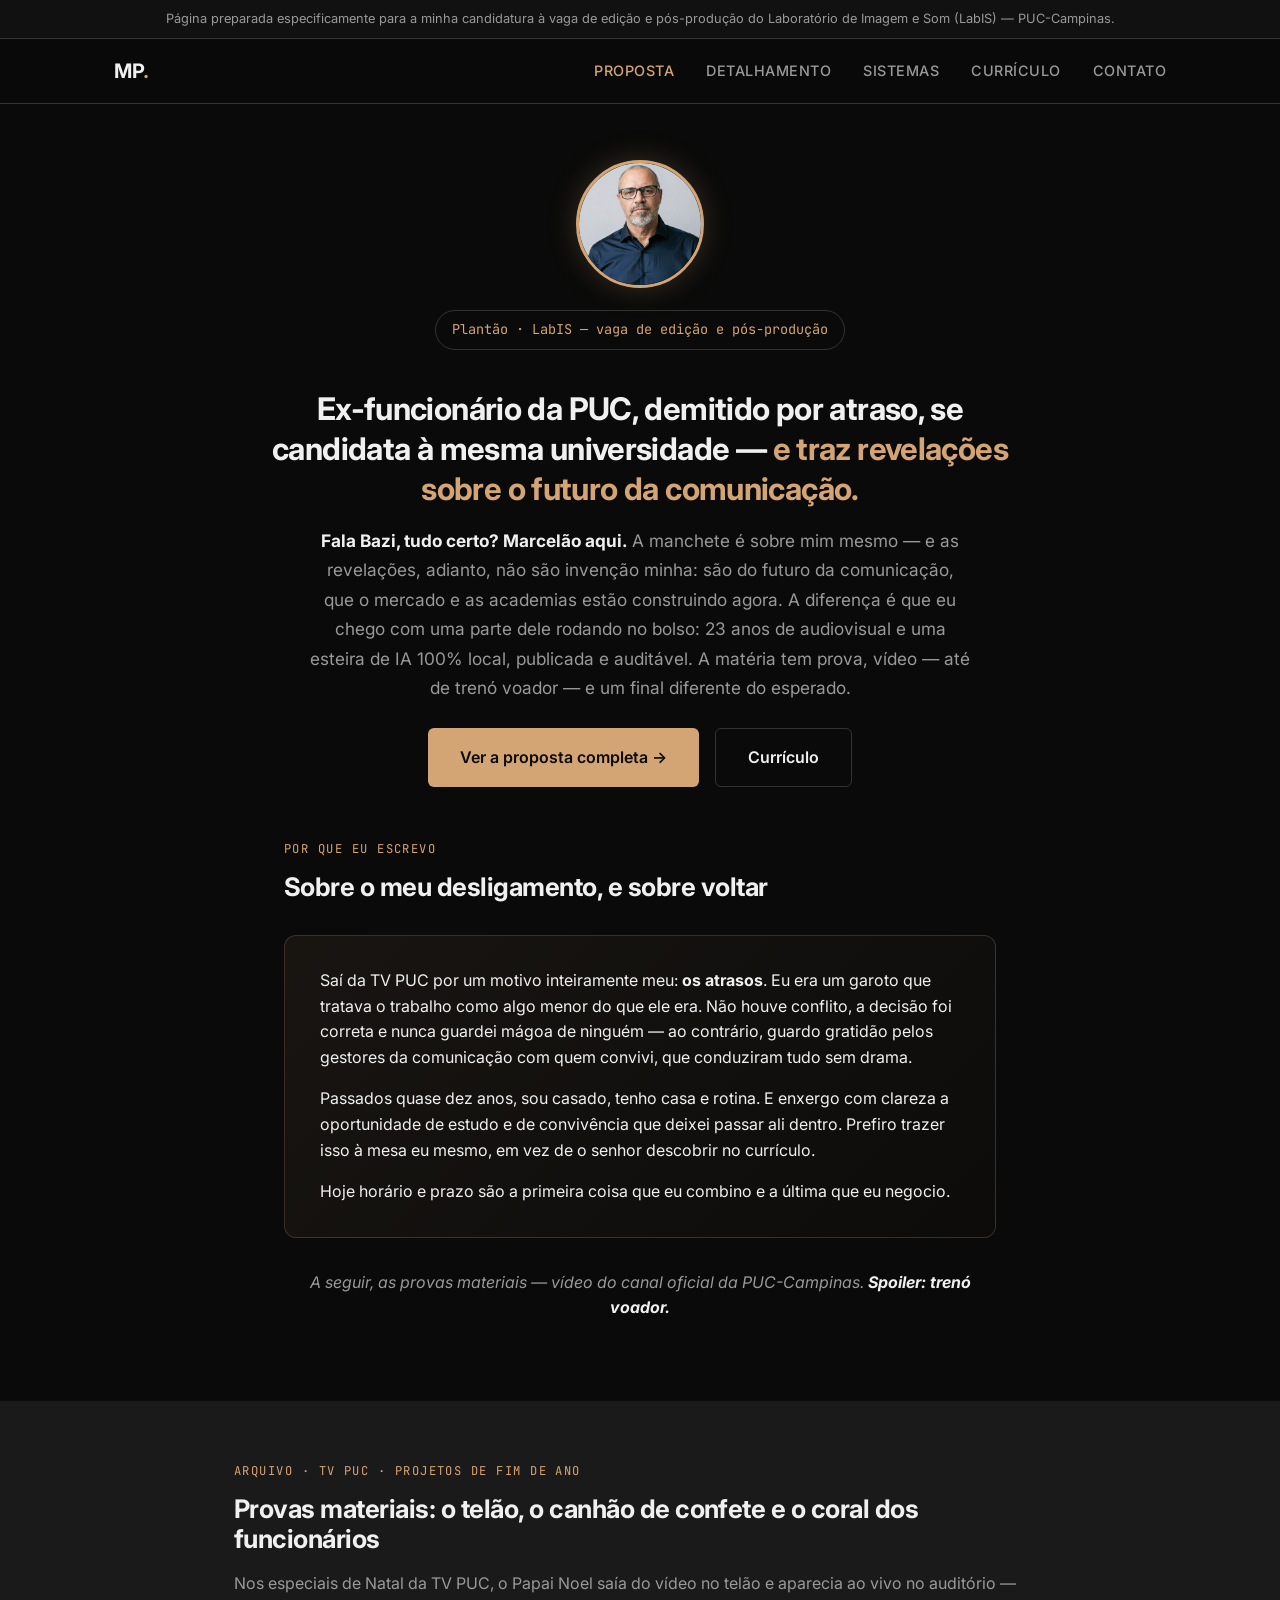
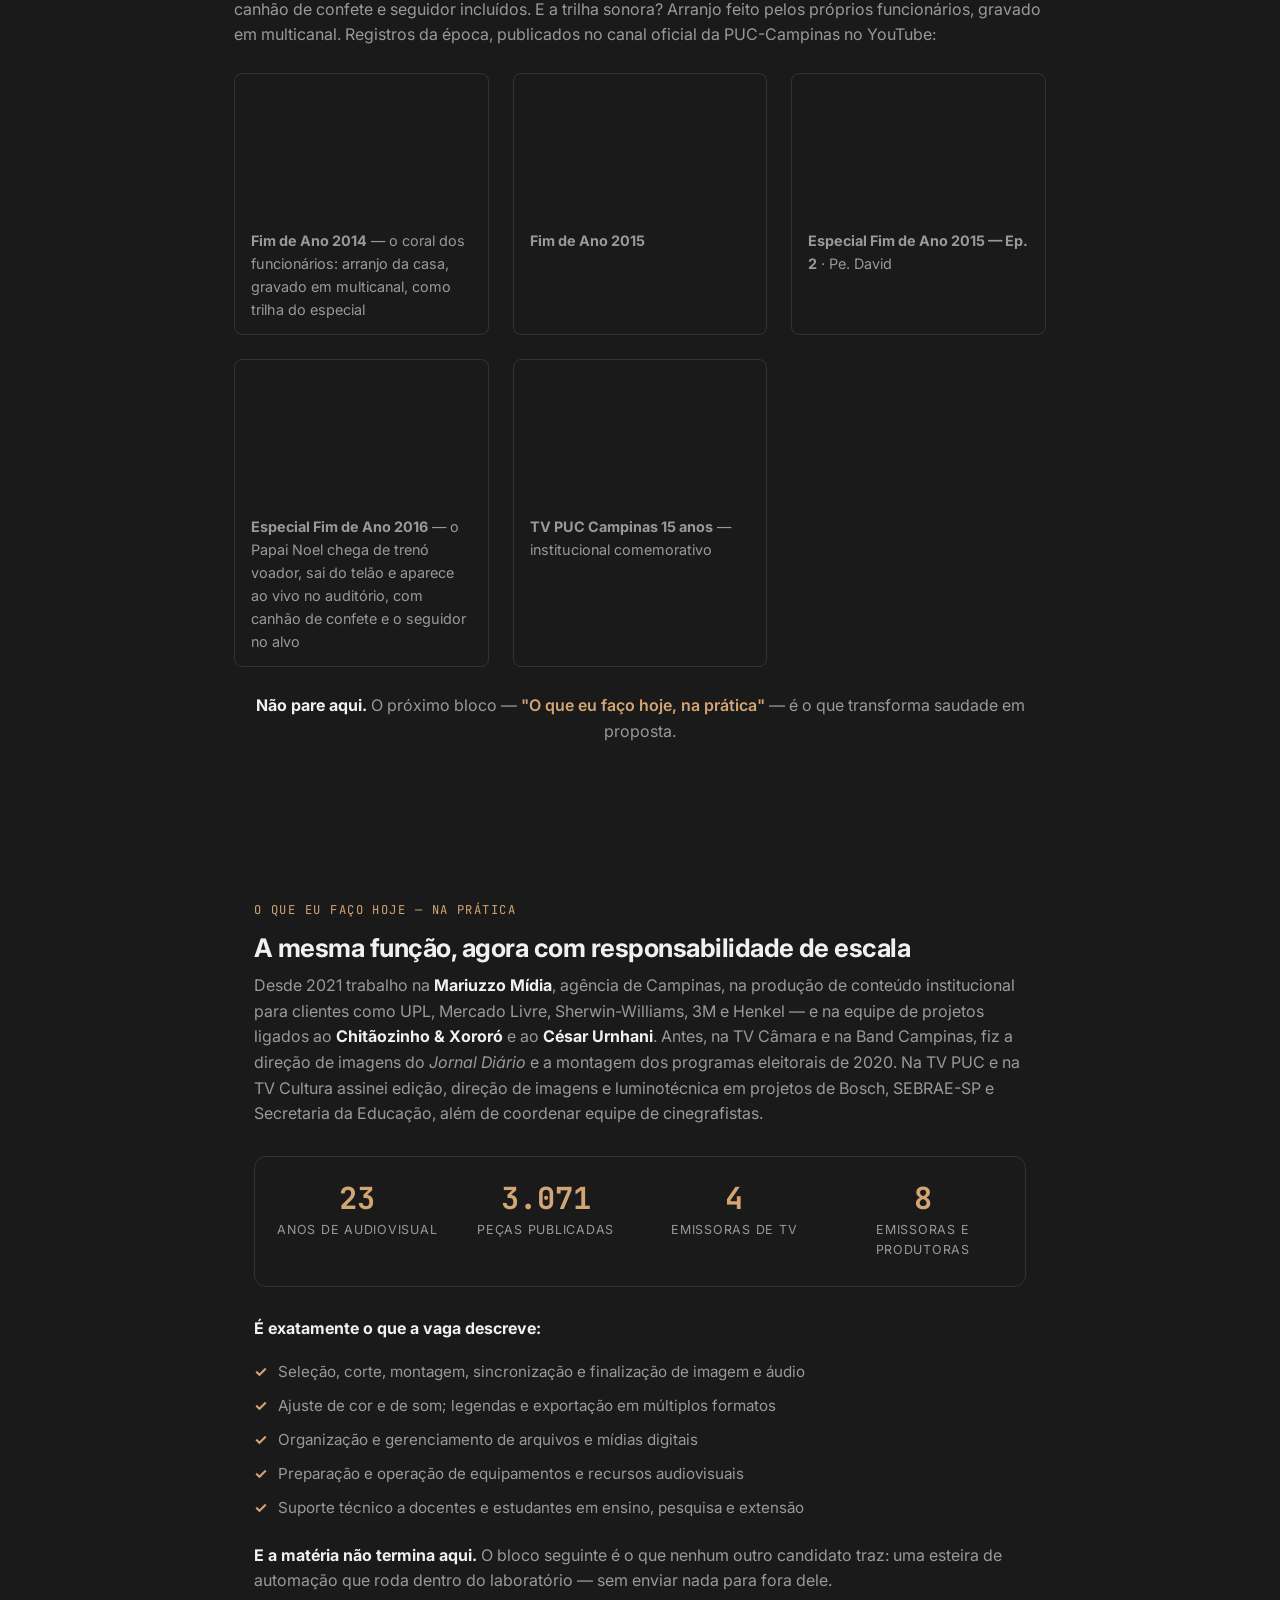
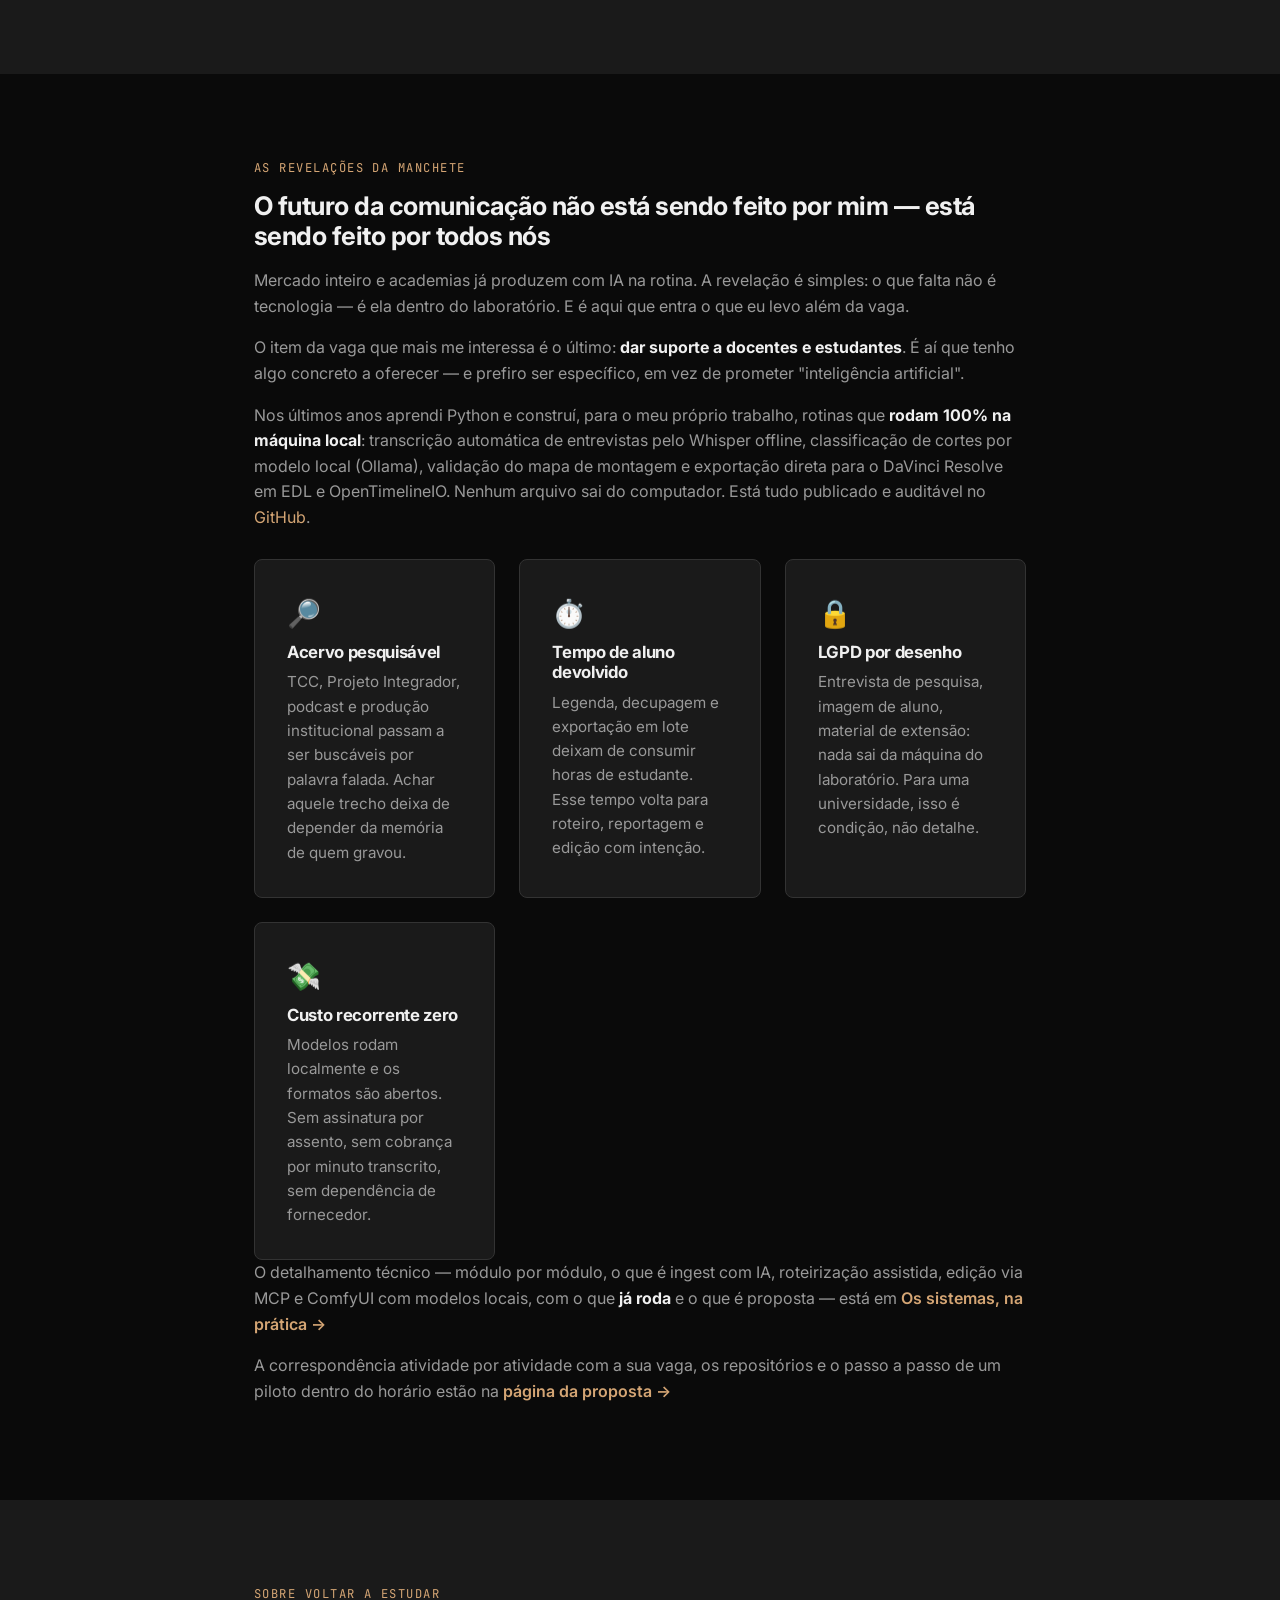
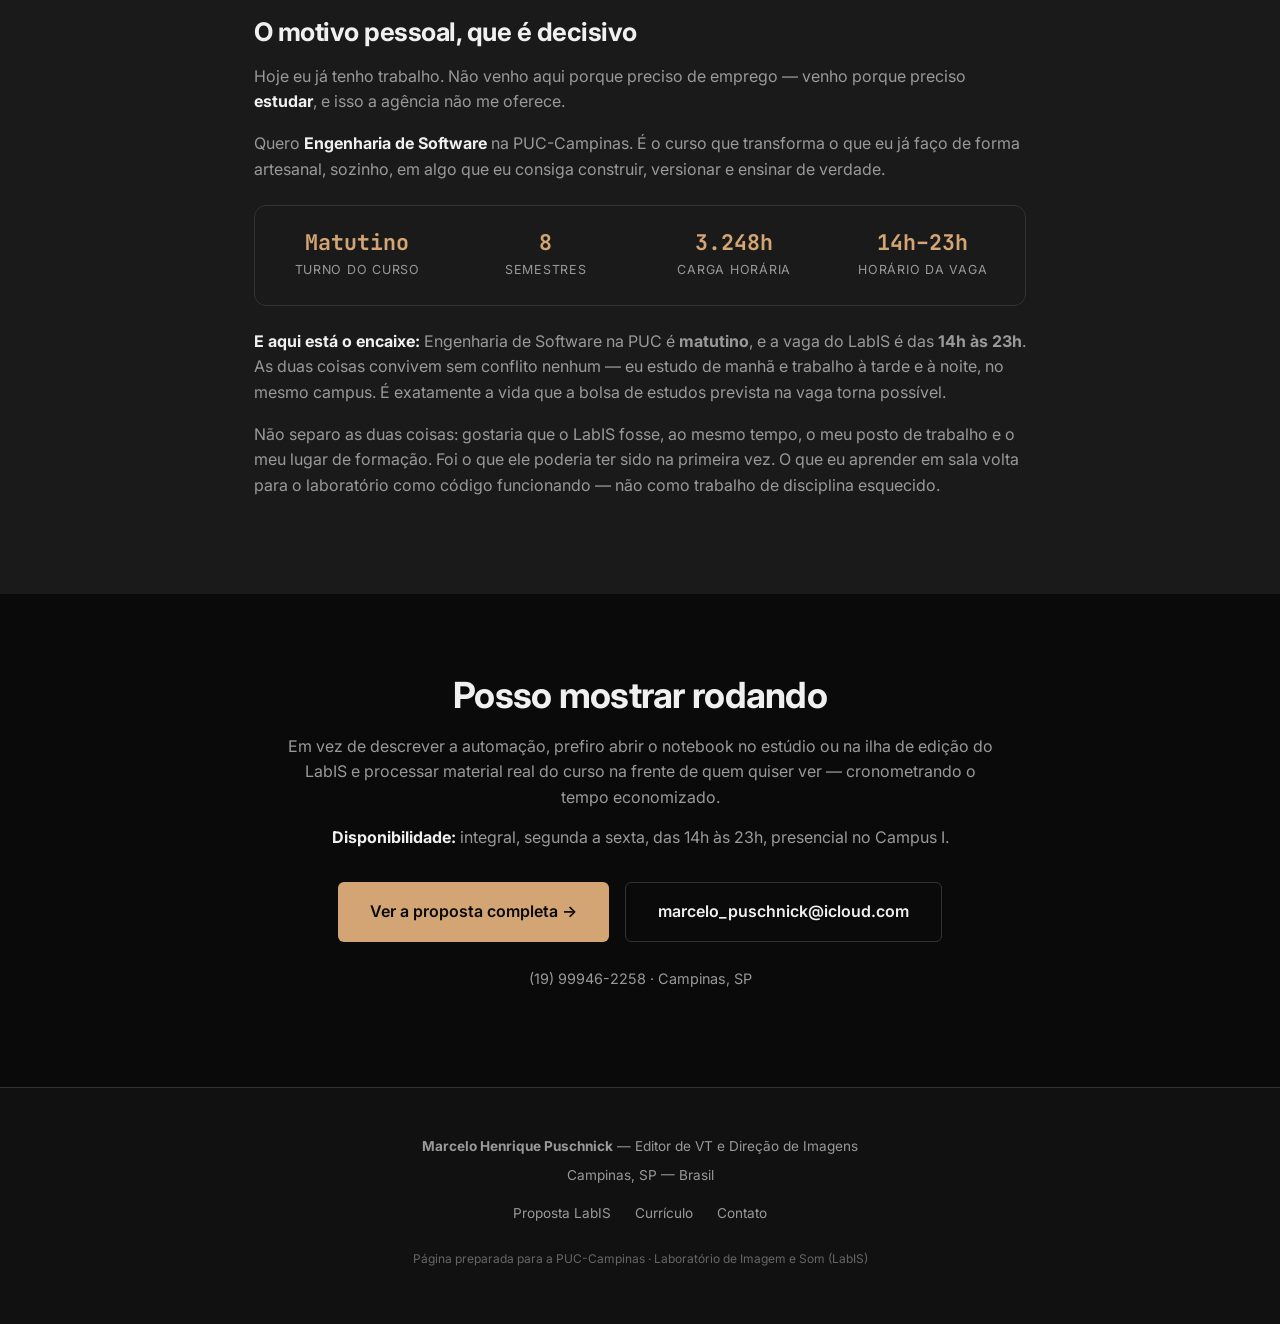
==== commit 49268580: "index: manchete sensacionalista e voz direta; proposta: reescrita curta, cenario e funcionalidades c" ====
--- a/index.html
+++ b/index.html
@@ -83,24 +83,19 @@
         <img src="assets/profile_photo.jpg" alt="Marcelo Puschnick"
              style="width: 128px; height: 128px; border-radius: 50%; object-fit: cover; border: 3px solid var(--accent); box-shadow: 0 0 30px rgba(212,165,116,.22); margin: 0 auto 1.4rem; display: block;">
 
-        <span class="hero-badge">Candidatura · LabIS — Laboratório de Imagem e Som</span>
-
-        <h1 style="font-size: 2.15rem; line-height: 1.22; margin: 1rem 0 1rem;">
-            Professor Bazi,<br>
-            <span style="color: var(--accent);">esta página foi feita para o senhor.</span>
+        <span class="hero-badge">Plantão · LabIS — vaga de edição e pós-produção</span>
+
+        <h1 style="font-size: 1.95rem; line-height: 1.28; margin: 1rem 0 1rem;">
+            Ex-funcionário da PUC, demitido por atraso, se candidata à mesma universidade —
+            <span style="color: var(--accent);">e traz revelações sobre o futuro da comunicação.</span>
         </h1>
 
         <p style="font-size: 1.08rem; line-height: 1.7; max-width: 660px; margin: 0 auto 1.6rem;">
-            Sou o Marcelo Henrique Puschnick. Fui editor de VT e diretor de imagens na TV PUC Campinas,
-            sob sua direção. Estou me candidatando à vaga de <strong style="color: var(--text);">edição e pós-produção
-            do Laboratório de Imagem e Som</strong> — e trago, além de 23 anos de audiovisual, uma camada de
-            automação por IA que roda 100% local.
-        </p>
-
-        <p style="font-size: .95rem; line-height: 1.6; max-width: 660px; margin: 0 auto 1.4rem; background: var(--surface); border: 1px solid rgba(212,165,116,.35); border-radius: 8px; padding: .8rem 1rem;">
-            📌 <strong>Nota da redação:</strong> esta página é uma matéria com fio condutor — as provas materiais
-            logo abaixo e, mais adiante, <strong>"O que eu faço hoje, na prática"</strong> e a esteira de automação
-            que nenhum outro candidato traz. <strong>Não pule esse bloco: é ali que a notícia muda de tom.</strong>
+            <strong style="color: var(--text);">Fala Bazi, tudo certo? Marcelão aqui.</strong> A manchete é sobre mim
+            mesmo — e as revelações, adianto, não são invenção minha: são do futuro da comunicação, que o mercado e
+            as academias estão construindo agora. A diferença é que eu chego com uma parte dele rodando no bolso:
+            23 anos de audiovisual e uma esteira de IA 100% local, publicada e auditável. A matéria tem prova,
+            vídeo — até de trenó voador — e um final diferente do esperado.
         </p>
 
         <div class="hero-cta" style="display:flex; gap:1rem; justify-content:center; flex-wrap:wrap;">
@@ -247,9 +242,13 @@
 <!-- ==================== O DIFERENCIAL ==================== -->
 <section class="section">
     <div class="container" style="max-width: 820px;">
-        <span class="kicker">O que eu levo além da vaga</span>
-        <h2 style="font-size: 1.6rem; margin: .7rem 0 1rem;">Automação por IA que roda dentro do laboratório</h2>
-
+        <span class="kicker">As revelações da manchete</span>
+        <h2 style="font-size: 1.6rem; margin: .7rem 0 1rem;">O futuro da comunicação não está sendo feito por mim — está sendo feito por todos nós</h2>
+
+        <p>
+            Mercado inteiro e academias já produzem com IA na rotina. A revelação é simples: o que falta não é
+            tecnologia — é ela dentro do laboratório. E é aqui que entra o que eu levo além da vaga.
+        </p>
         <p>
             O item da vaga que mais me interessa é o último: <strong style="color: var(--text);">dar suporte a
             docentes e estudantes</strong>. É aí que tenho algo concreto a oferecer — e prefiro ser específico, em
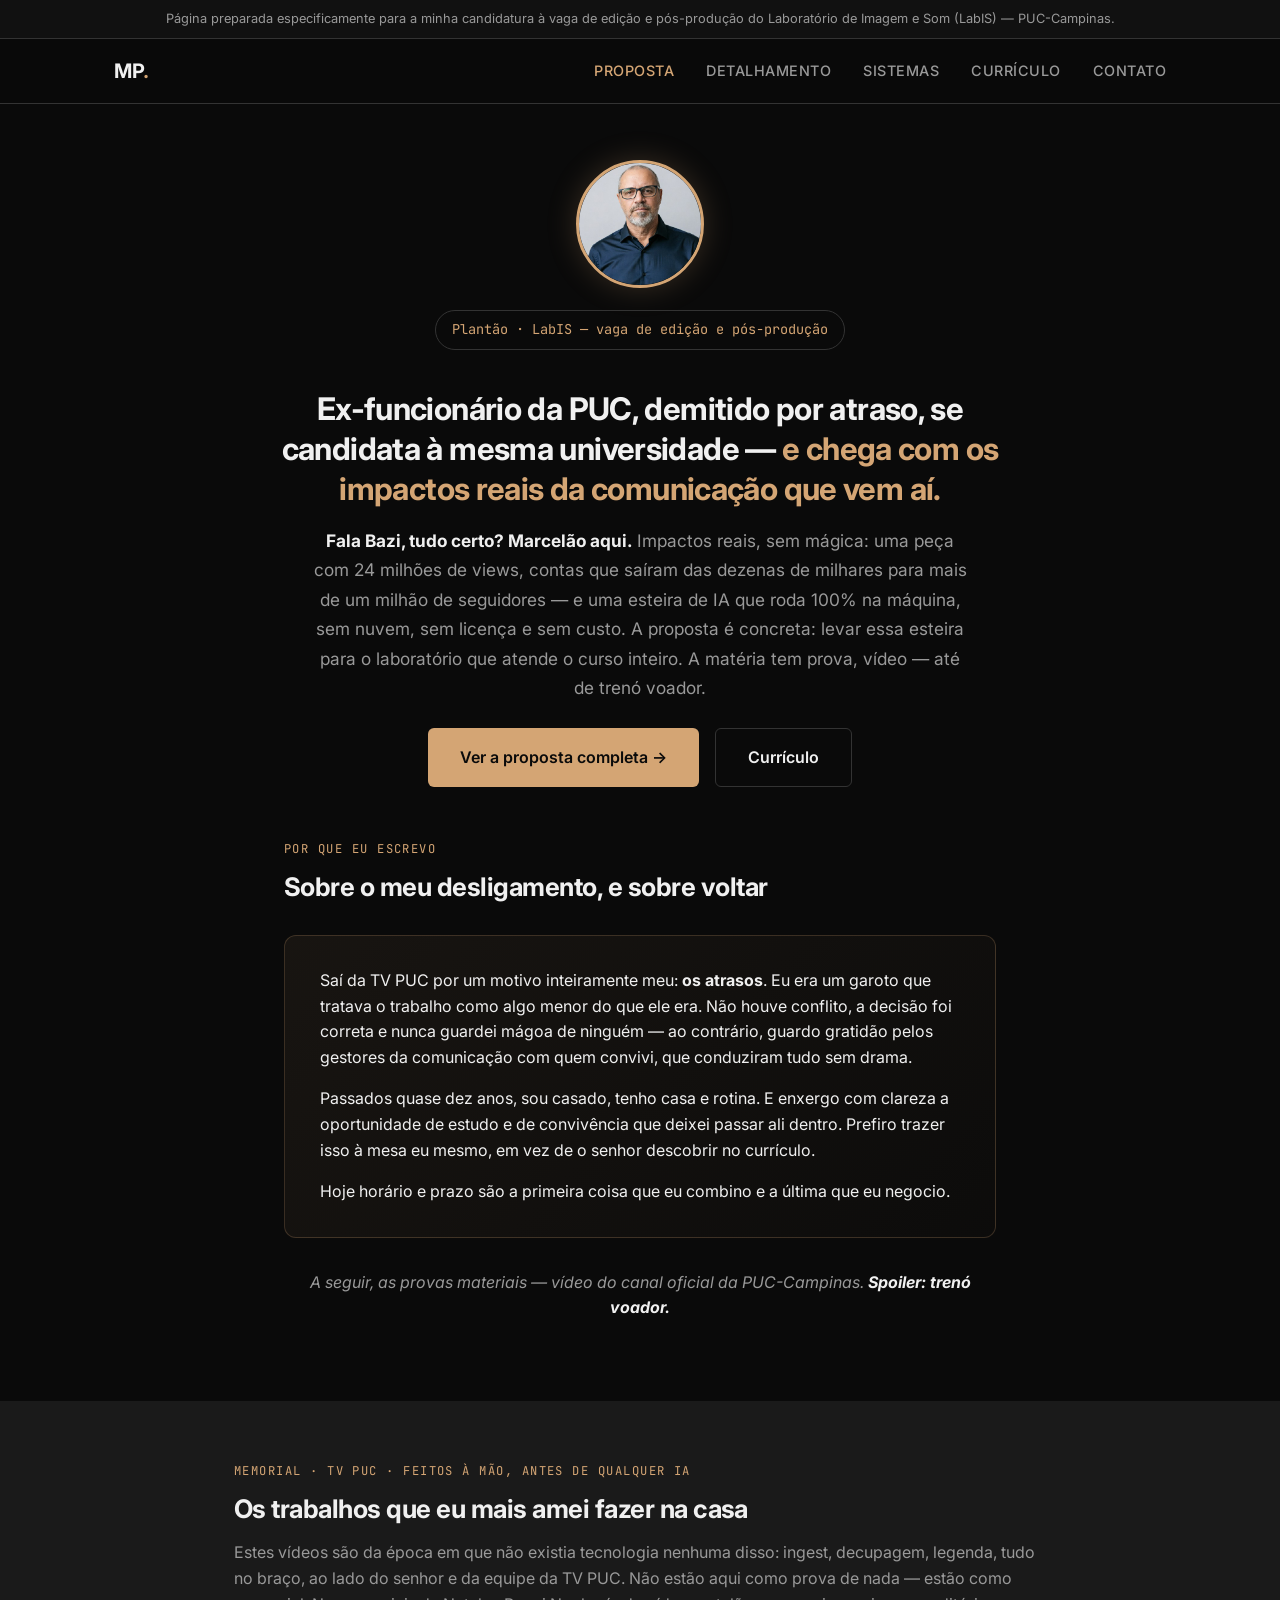
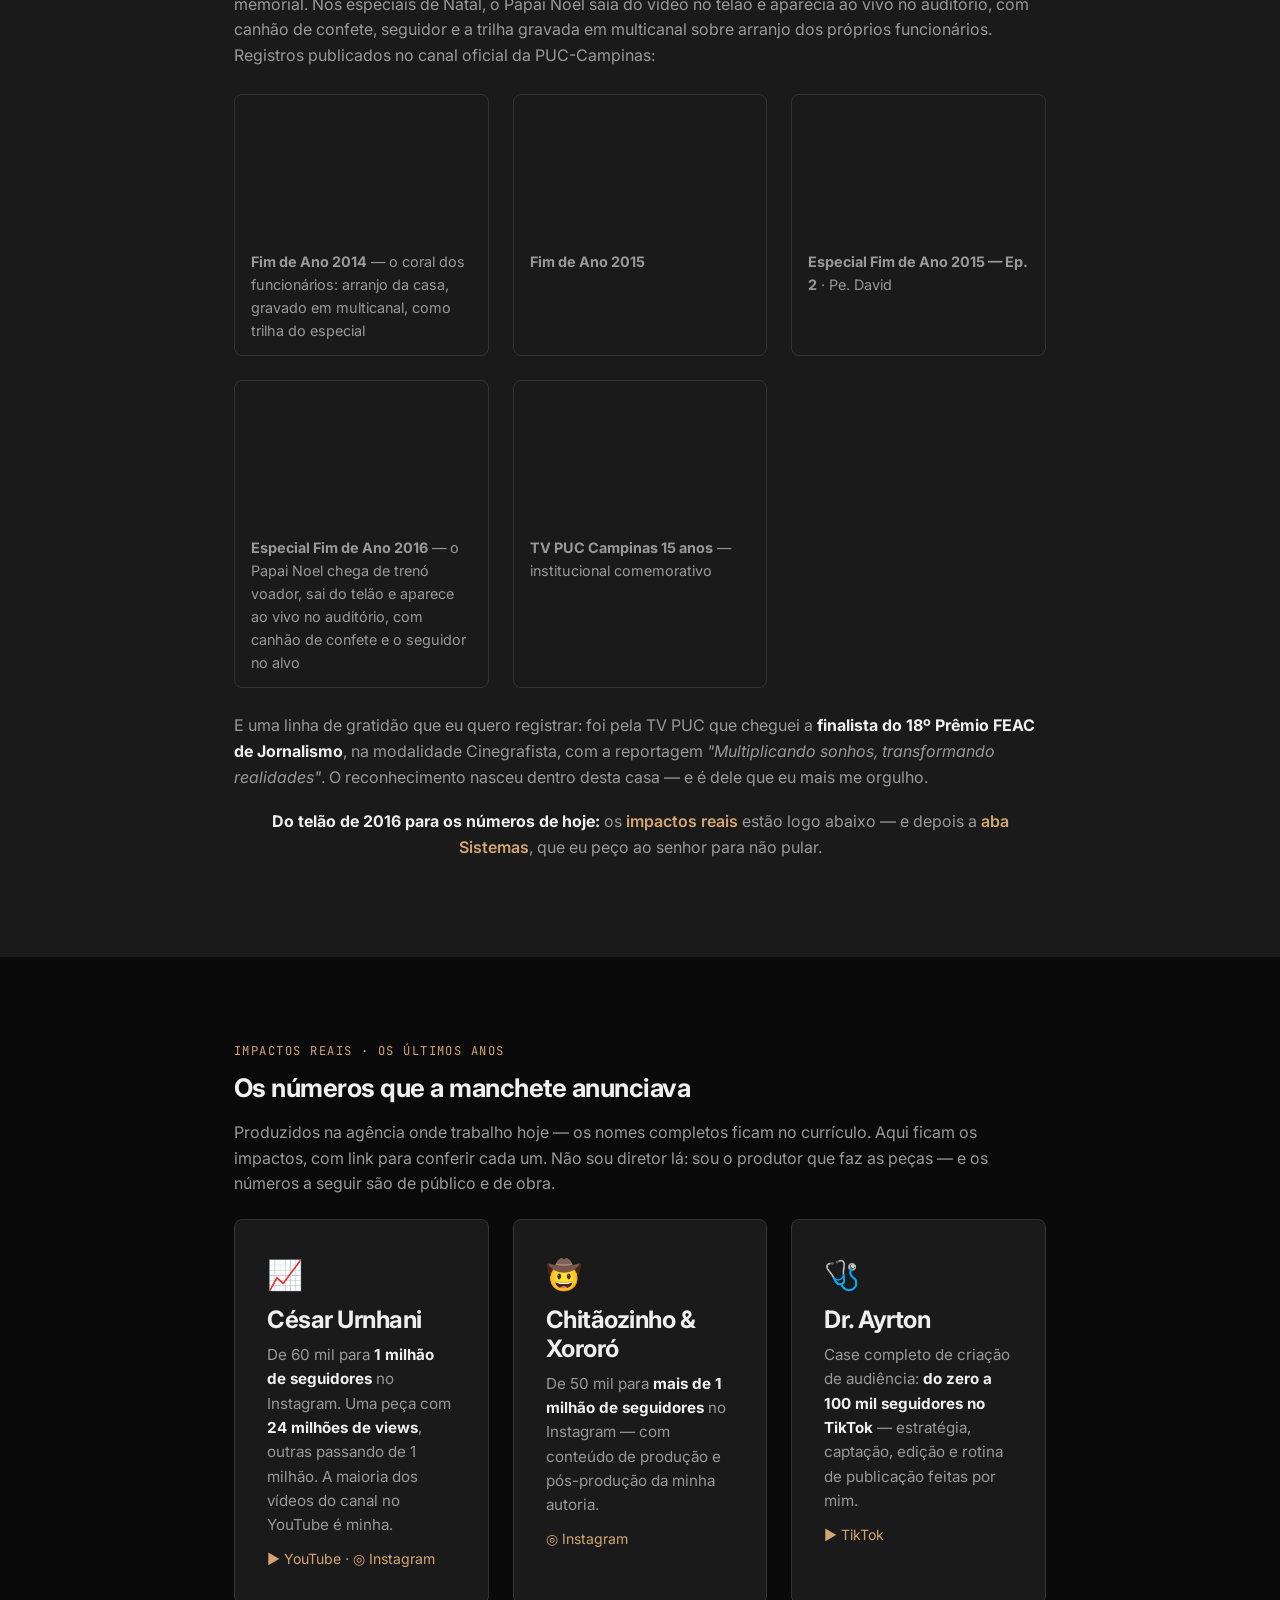
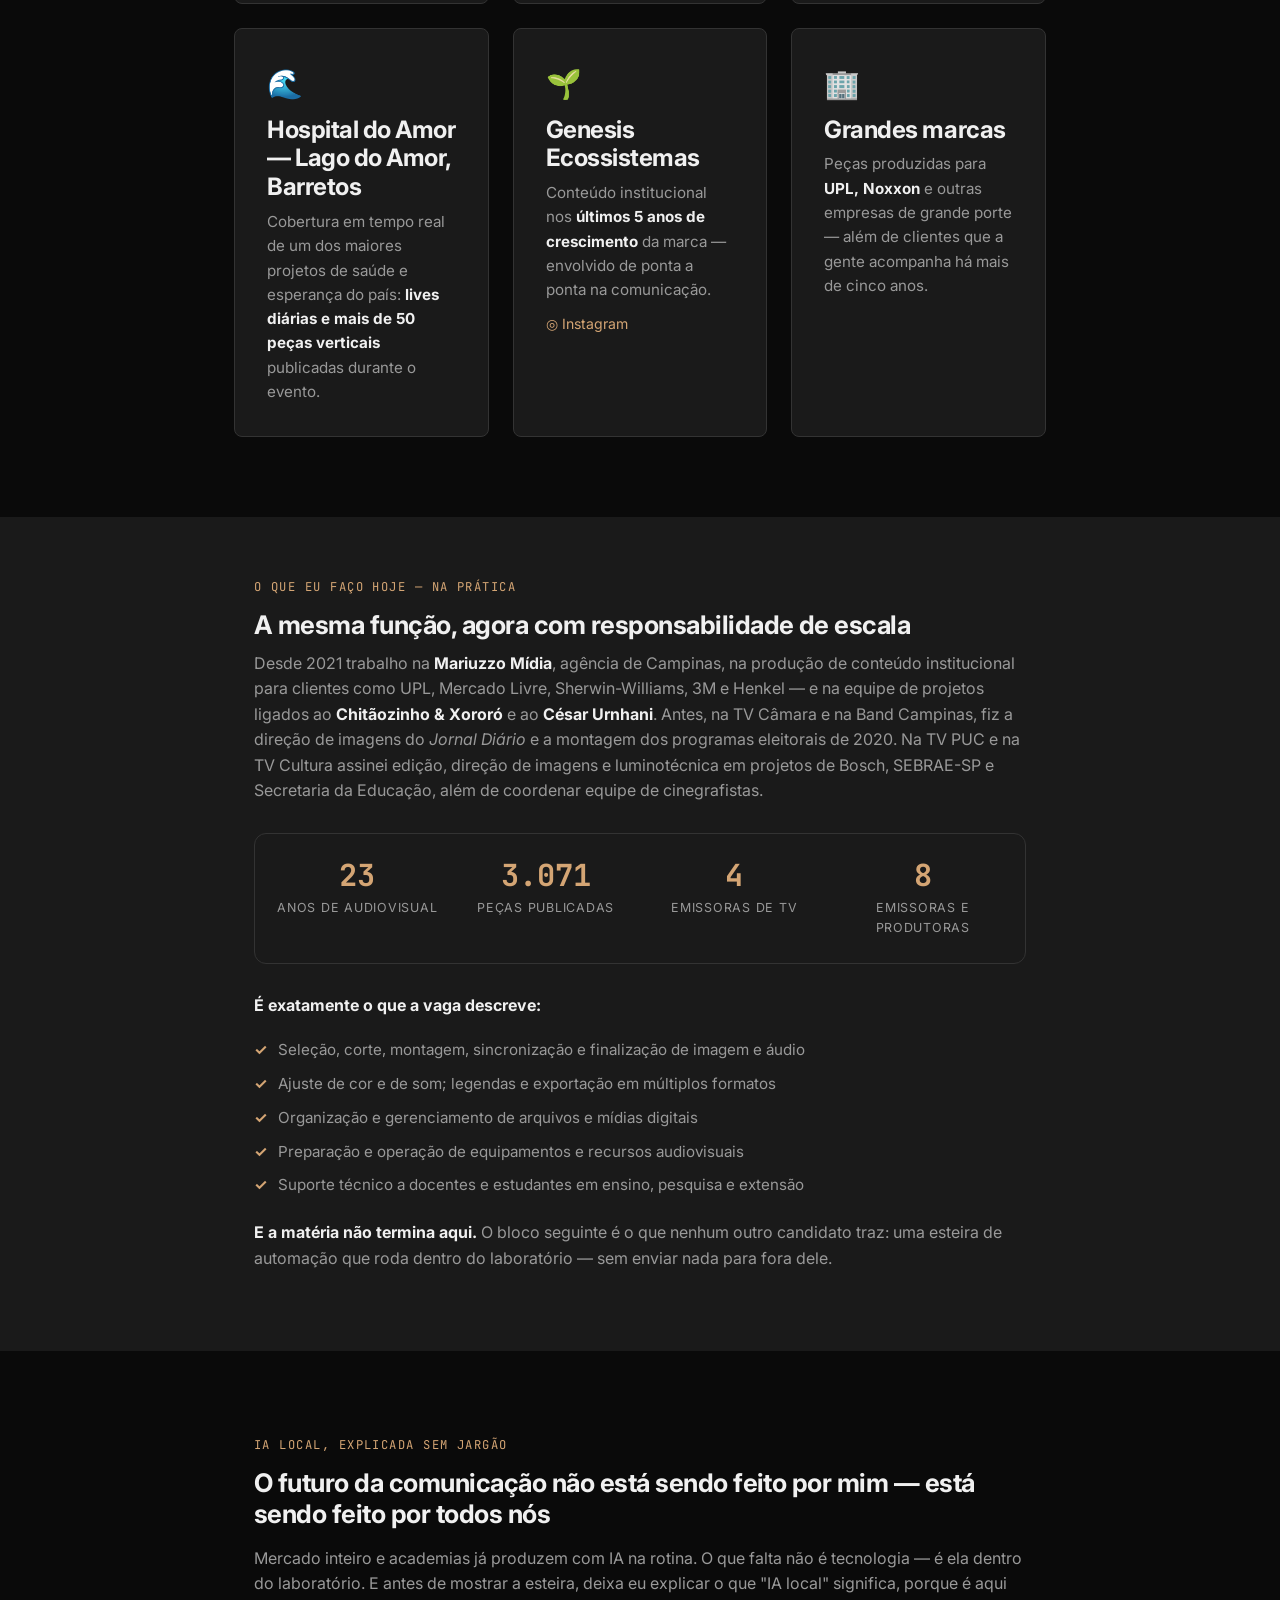
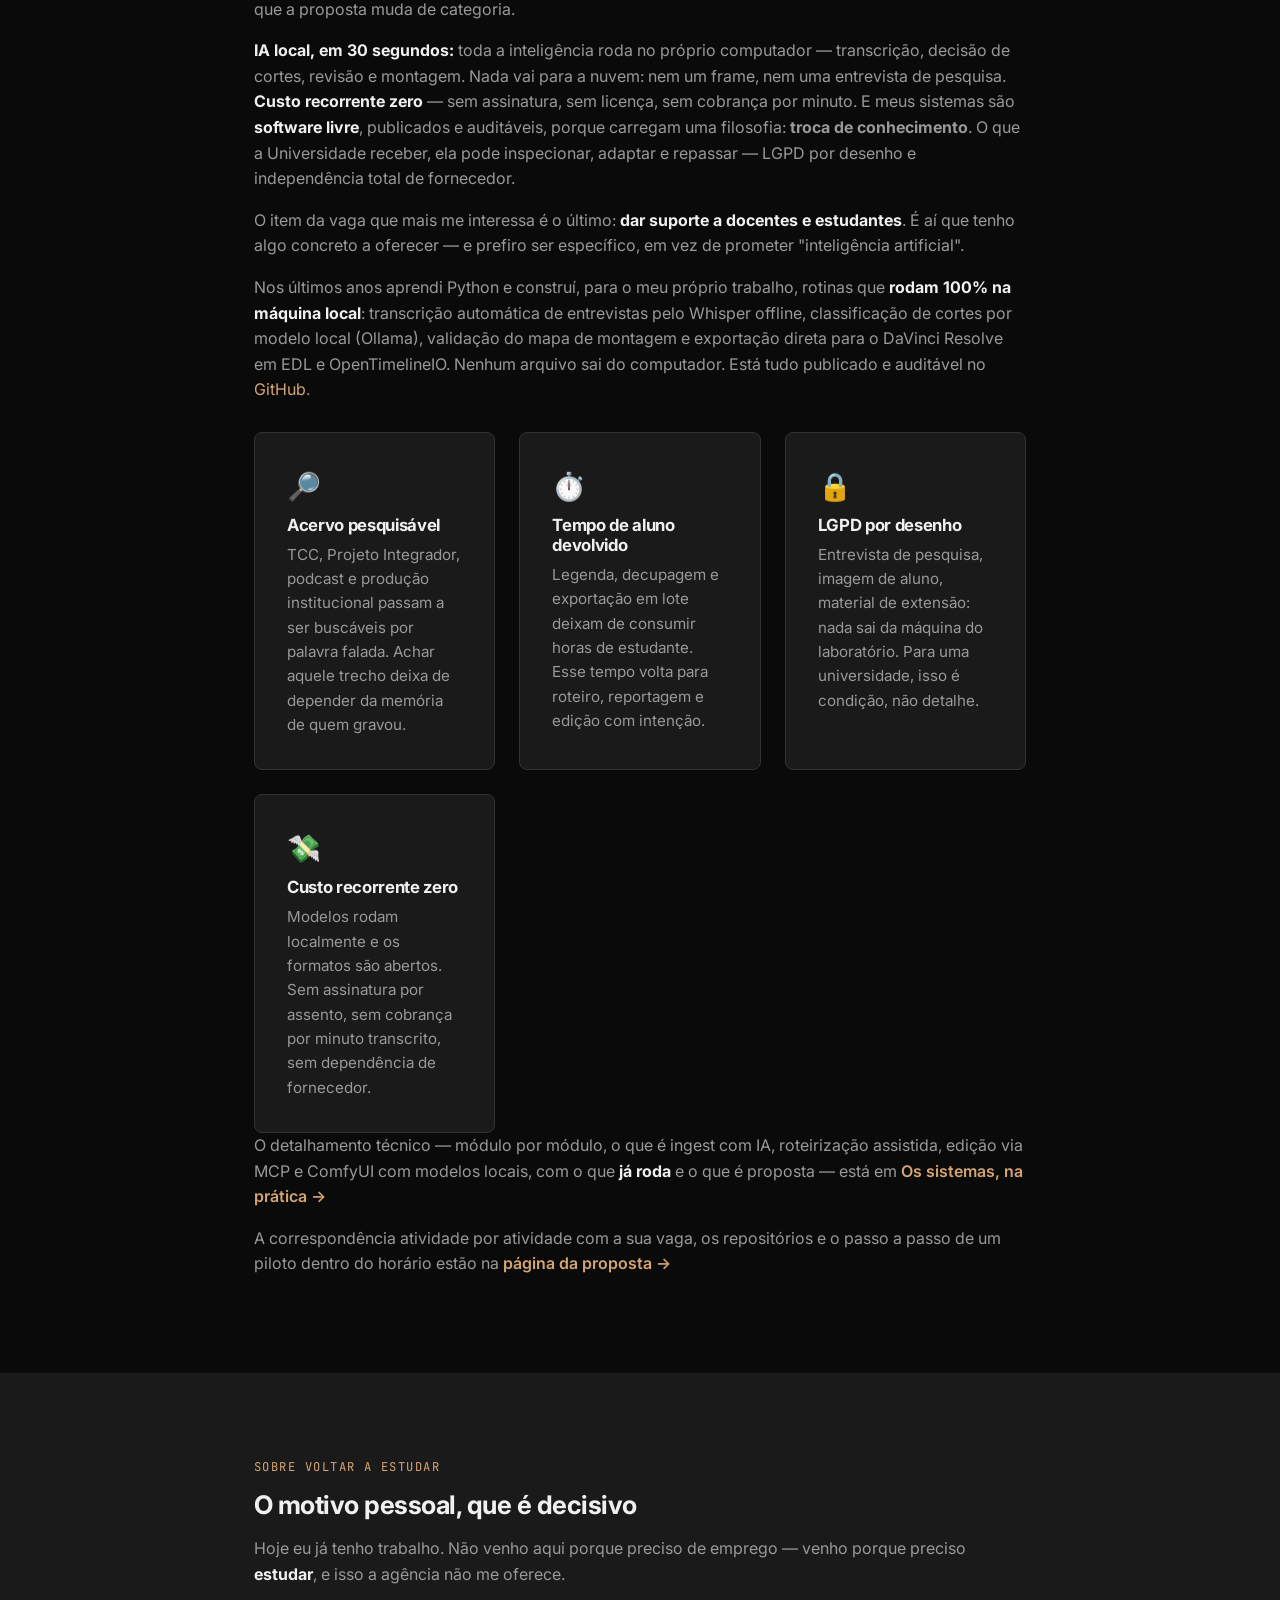
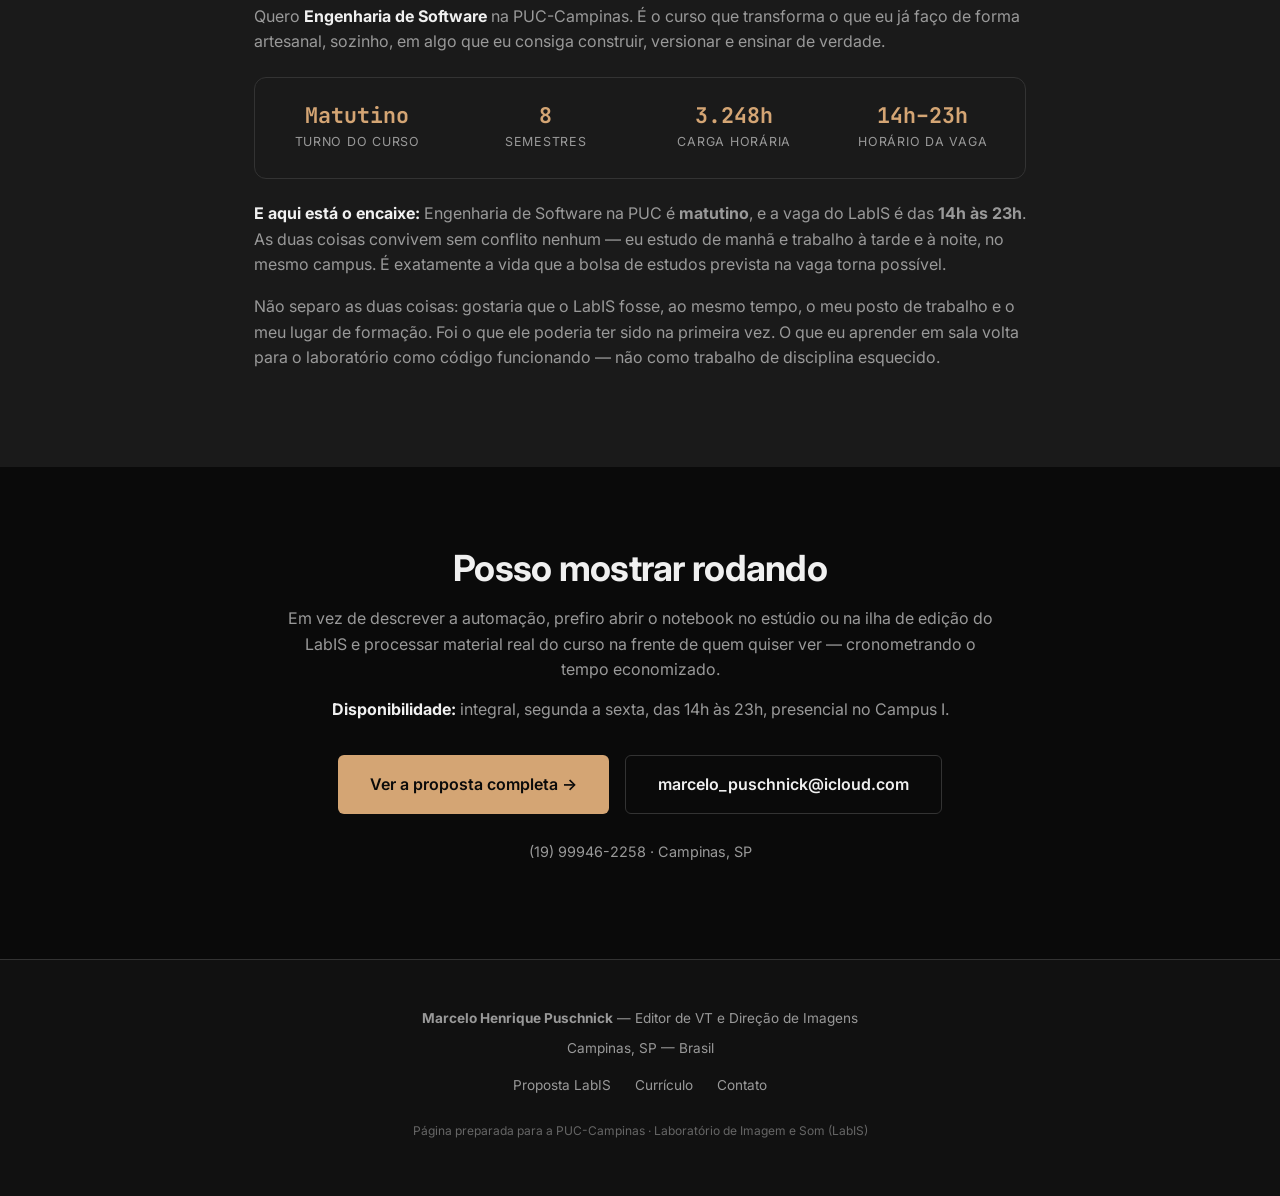
==== commit 02edd6fe: "index: memorial no lugar de provas, bloco de impactos reais e FEAC; sistemas: IA local explicada + c" ====
--- a/index.html
+++ b/index.html
@@ -87,15 +87,15 @@
 
         <h1 style="font-size: 1.95rem; line-height: 1.28; margin: 1rem 0 1rem;">
             Ex-funcionário da PUC, demitido por atraso, se candidata à mesma universidade —
-            <span style="color: var(--accent);">e traz revelações sobre o futuro da comunicação.</span>
+            <span style="color: var(--accent);">e chega com os impactos reais da comunicação que vem aí.</span>
         </h1>
 
         <p style="font-size: 1.08rem; line-height: 1.7; max-width: 660px; margin: 0 auto 1.6rem;">
-            <strong style="color: var(--text);">Fala Bazi, tudo certo? Marcelão aqui.</strong> A manchete é sobre mim
-            mesmo — e as revelações, adianto, não são invenção minha: são do futuro da comunicação, que o mercado e
-            as academias estão construindo agora. A diferença é que eu chego com uma parte dele rodando no bolso:
-            23 anos de audiovisual e uma esteira de IA 100% local, publicada e auditável. A matéria tem prova,
-            vídeo — até de trenó voador — e um final diferente do esperado.
+            <strong style="color: var(--text);">Fala Bazi, tudo certo? Marcelão aqui.</strong> Impactos reais, sem
+            mágica: uma peça com 24 milhões de views, contas que saíram das dezenas de milhares para mais de um
+            milhão de seguidores — e uma esteira de IA que roda 100% na máquina, sem nuvem, sem licença e sem custo.
+            A proposta é concreta: levar essa esteira para o laboratório que atende o curso inteiro. A matéria tem
+            prova, vídeo — até de trenó voador.
         </p>
 
         <div class="hero-cta" style="display:flex; gap:1rem; justify-content:center; flex-wrap:wrap;">
@@ -134,15 +134,17 @@
     </div>
 </section>
 
-<!-- ==================== ARQUIVO / PROVAS MATERIAIS ==================== -->
+<!-- ==================== MEMORIAL · TV PUC ==================== -->
 <section class="section" style="background: var(--surface); padding-top: 3.5rem;">
     <div class="container" style="max-width: 860px;">
-        <span class="kicker">Arquivo · TV PUC · projetos de fim de ano</span>
-        <h2 style="font-size: 1.6rem; margin: .7rem 0 1rem;">Provas materiais: o telão, o canhão de confete e o coral dos funcionários</h2>
-        <p>
-            Nos especiais de Natal da TV PUC, o Papai Noel saía do vídeo no telão e aparecia ao vivo no auditório —
-            canhão de confete e seguidor incluídos. E a trilha sonora? Arranjo feito pelos próprios funcionários,
-            gravado em multicanal. Registros da época, publicados no canal oficial da PUC-Campinas no YouTube:
+        <span class="kicker">Memorial · TV PUC · feitos à mão, antes de qualquer IA</span>
+        <h2 style="font-size: 1.6rem; margin: .7rem 0 1rem;">Os trabalhos que eu mais amei fazer na casa</h2>
+        <p>
+            Estes vídeos são da época em que não existia tecnologia nenhuma disso: ingest, decupagem, legenda,
+            tudo no braço, ao lado do senhor e da equipe da TV PUC. Não estão aqui como prova de nada — estão como
+            memorial. Nos especiais de Natal, o Papai Noel saía do vídeo no telão e aparecia ao vivo no auditório,
+            com canhão de confete, seguidor e a trilha gravada em multicanal sobre arranjo dos próprios
+            funcionários. Registros publicados no canal oficial da PUC-Campinas:
         </p>
 
         <div class="card-grid" style="grid-template-columns: repeat(auto-fit, minmax(250px, 1fr)); margin-top: 1.6rem;">
@@ -178,11 +180,73 @@
             </div>
         </div>
 
-        <p style="margin-top: 1.6rem; text-align: center;">
-            <strong style="color: var(--text);">Não pare aqui.</strong> O próximo bloco —
-            <a href="#hoje" style="font-weight: 600;">"O que eu faço hoje, na prática"</a> —
-            é o que transforma saudade em proposta.
-        </p>
+        <p style="margin-top: 1.6rem;">
+            E uma linha de gratidão que eu quero registrar: foi pela TV PUC que cheguei a
+            <strong style="color: var(--text);">finalista do 18º Prêmio FEAC de Jornalismo</strong>, na modalidade
+            Cinegrafista, com a reportagem <em>"Multiplicando sonhos, transformando realidades"</em>. O
+            reconhecimento nasceu dentro desta casa — e é dele que eu mais me orgulho.
+        </p>
+        <p style="text-align: center; margin-top: 1.2rem;">
+            <strong style="color: var(--text);">Do telão de 2016 para os números de hoje:</strong> os
+            <a href="#impactos" style="font-weight: 600;">impactos reais</a> estão logo abaixo — e depois a
+            <a href="sistemas.html" style="font-weight: 600;">aba Sistemas</a>, que eu peço ao senhor para não pular.
+        </p>
+    </div>
+</section>
+
+<!-- ==================== IMPACTOS REAIS ==================== -->
+<section id="impactos" class="section">
+    <div class="container" style="max-width: 860px;">
+        <span class="kicker">Impactos reais · os últimos anos</span>
+        <h2 style="font-size: 1.6rem; margin: .7rem 0 1rem;">Os números que a manchete anunciava</h2>
+        <p>
+            Produzidos na agência onde trabalho hoje — os nomes completos ficam no currículo. Aqui ficam os
+            impactos, com link para conferir cada um. Não sou diretor lá: sou o produtor que faz as peças — e os
+            números a seguir são de público e de obra.
+        </p>
+
+        <div class="card-grid" style="grid-template-columns: repeat(auto-fit, minmax(250px, 1fr)); margin-top: 1.4rem;">
+            <div class="card">
+                <div style="font-size: 1.8rem; margin-bottom: .5rem;">📈</div>
+                <h3>César Urnhani</h3>
+                <p>De 60 mil para <strong style="color: var(--text);">1 milhão de seguidores</strong> no Instagram.
+                   Uma peça com <strong style="color: var(--text);">24 milhões de views</strong>, outras passando de
+                   1 milhão. A maioria dos vídeos do canal no YouTube é minha.</p>
+                <p style="margin-top: .6rem;"><a href="https://www.youtube.com/@cesarurnhani" style="font-size: .88rem;">▶ YouTube</a> · <a href="https://www.instagram.com/cesarurnhani/" style="font-size: .88rem;">◎ Instagram</a></p>
+            </div>
+            <div class="card">
+                <div style="font-size: 1.8rem; margin-bottom: .5rem;">🤠</div>
+                <h3>Chitãozinho &amp; Xororó</h3>
+                <p>De 50 mil para <strong style="color: var(--text);">mais de 1 milhão de seguidores</strong> no
+                   Instagram — com conteúdo de produção e pós-produção da minha autoria.</p>
+                <p style="margin-top: .6rem;"><a href="https://www.instagram.com/chitaozinhooficial/" style="font-size: .88rem;">◎ Instagram</a></p>
+            </div>
+            <div class="card">
+                <div style="font-size: 1.8rem; margin-bottom: .5rem;">🩺</div>
+                <h3>Dr. Ayrton</h3>
+                <p>Case completo de criação de audiência: <strong style="color: var(--text);">do zero a 100 mil
+                   seguidores no TikTok</strong> — estratégia, captação, edição e rotina de publicação feitas por mim.</p>
+                <p style="margin-top: .6rem;"><a href="https://www.tiktok.com/@dr.ayrtondaniel" style="font-size: .88rem;">▶ TikTok</a></p>
+            </div>
+            <div class="card">
+                <div style="font-size: 1.8rem; margin-bottom: .5rem;">🌊</div>
+                <h3>Hospital do Amor — Lago do Amor, Barretos</h3>
+                <p>Cobertura em tempo real de um dos maiores projetos de saúde e esperança do país:
+                   <strong style="color: var(--text);">lives diárias e mais de 50 peças verticais</strong> publicadas durante o evento.</p>
+            </div>
+            <div class="card">
+                <div style="font-size: 1.8rem; margin-bottom: .5rem;">🌱</div>
+                <h3>Genesis Ecossistemas</h3>
+                <p>Conteúdo institucional nos <strong style="color: var(--text);">últimos 5 anos de crescimento</strong> da marca — envolvido de ponta a ponta na comunicação.</p>
+                <p style="margin-top: .6rem;"><a href="https://www.instagram.com/genesisecossistemas/" style="font-size: .88rem;">◎ Instagram</a></p>
+            </div>
+            <div class="card">
+                <div style="font-size: 1.8rem; margin-bottom: .5rem;">🏢</div>
+                <h3>Grandes marcas</h3>
+                <p>Peças produzidas para <strong style="color: var(--text);">UPL, Noxxon</strong> e outras empresas
+                   de grande porte — além de clientes que a gente acompanha há mais de cinco anos.</p>
+            </div>
+        </div>
     </div>
 </section>
 
@@ -242,12 +306,23 @@
 <!-- ==================== O DIFERENCIAL ==================== -->
 <section class="section">
     <div class="container" style="max-width: 820px;">
-        <span class="kicker">As revelações da manchete</span>
+        <span class="kicker">IA local, explicada sem jargão</span>
         <h2 style="font-size: 1.6rem; margin: .7rem 0 1rem;">O futuro da comunicação não está sendo feito por mim — está sendo feito por todos nós</h2>
 
         <p>
-            Mercado inteiro e academias já produzem com IA na rotina. A revelação é simples: o que falta não é
-            tecnologia — é ela dentro do laboratório. E é aqui que entra o que eu levo além da vaga.
+            Mercado inteiro e academias já produzem com IA na rotina. O que falta não é tecnologia — é ela dentro
+            do laboratório. E antes de mostrar a esteira, deixa eu explicar o que "IA local" significa, porque é
+            aqui que a proposta muda de categoria.
+        </p>
+        <p>
+            <strong style="color: var(--text);">IA local, em 30 segundos:</strong> toda a inteligência roda no
+            próprio computador — transcrição, decisão de cortes, revisão e montagem. Nada vai para a nuvem: nem um
+            frame, nem uma entrevista de pesquisa.
+            <strong style="color: var(--text);">Custo recorrente zero</strong> — sem assinatura, sem licença, sem
+            cobrança por minuto. E meus sistemas são <strong style="color: var(--text);">software livre</strong>,
+            publicados e auditáveis, porque carregam uma filosofia: <strong>troca de conhecimento</strong>. O que a
+            Universidade receber, ela pode inspecionar, adaptar e repassar — LGPD por desenho e independência total
+            de fornecedor.
         </p>
         <p>
             O item da vaga que mais me interessa é o último: <strong style="color: var(--text);">dar suporte a
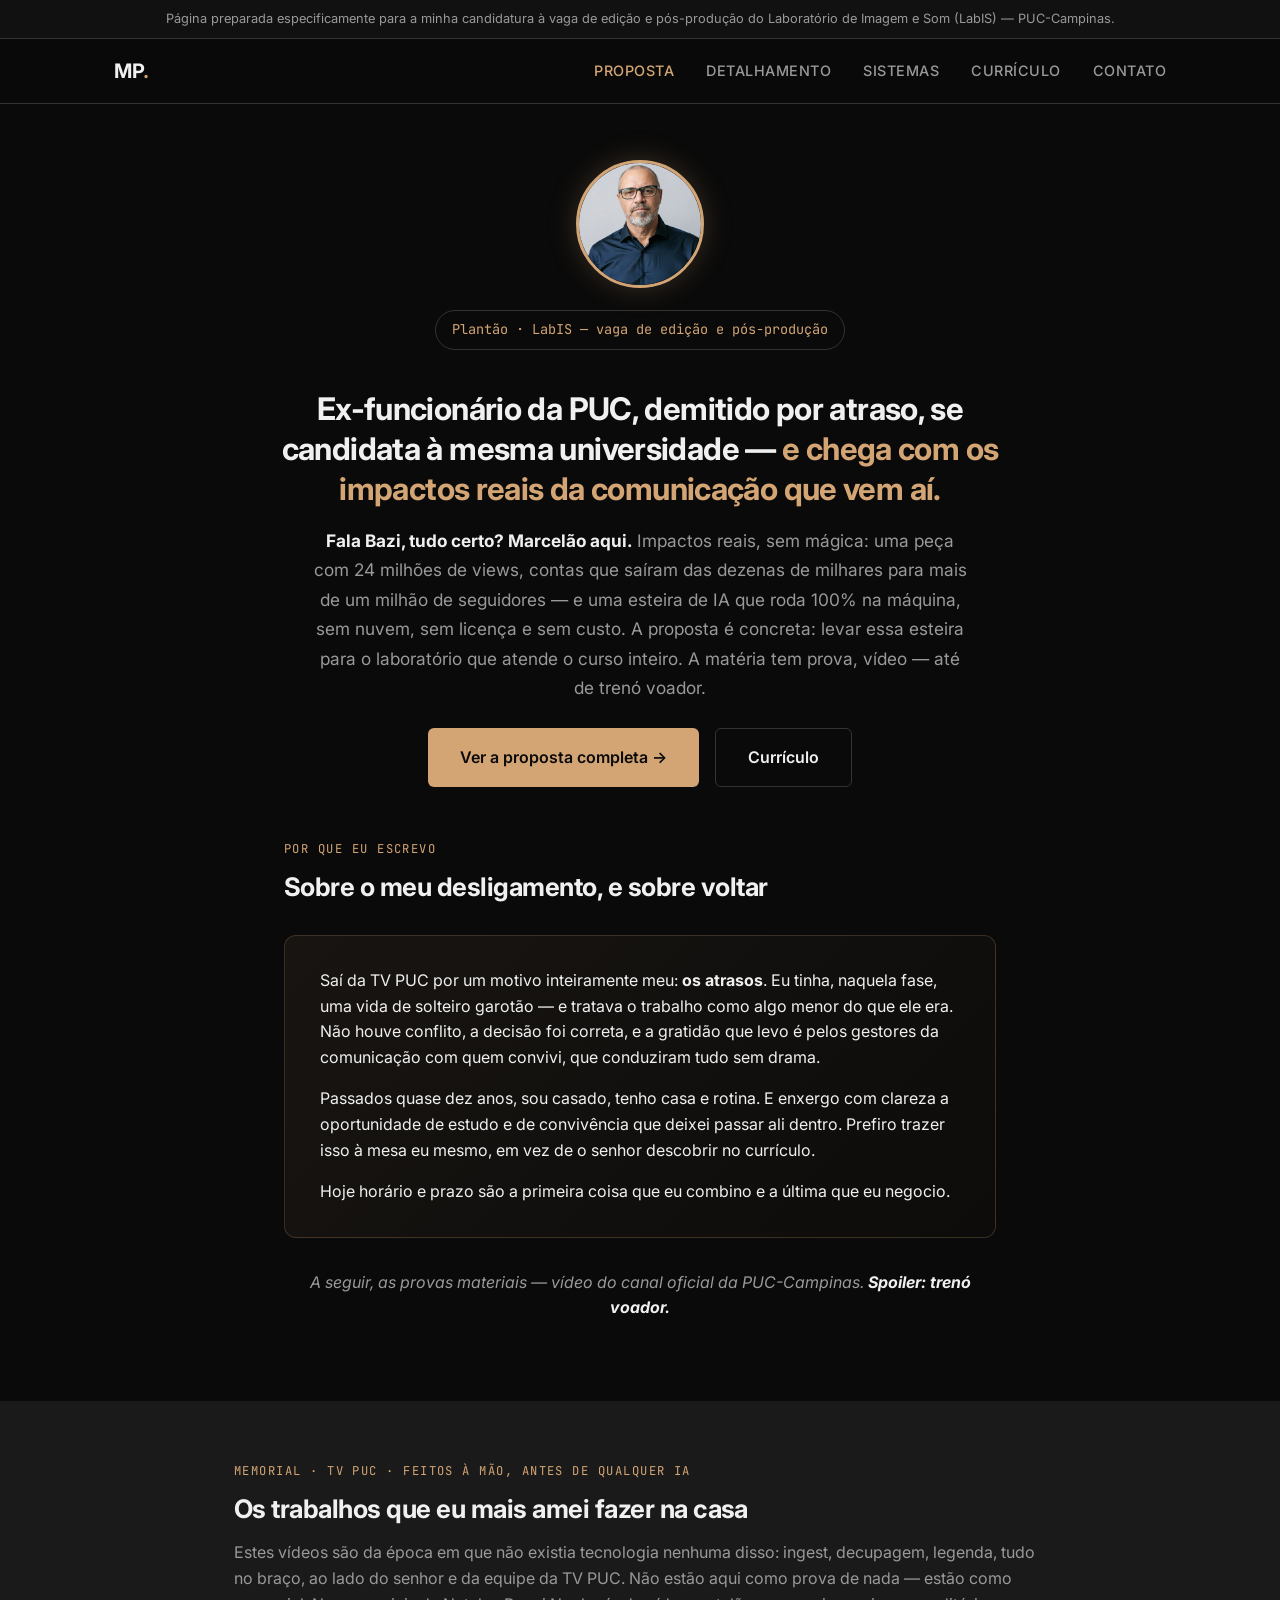
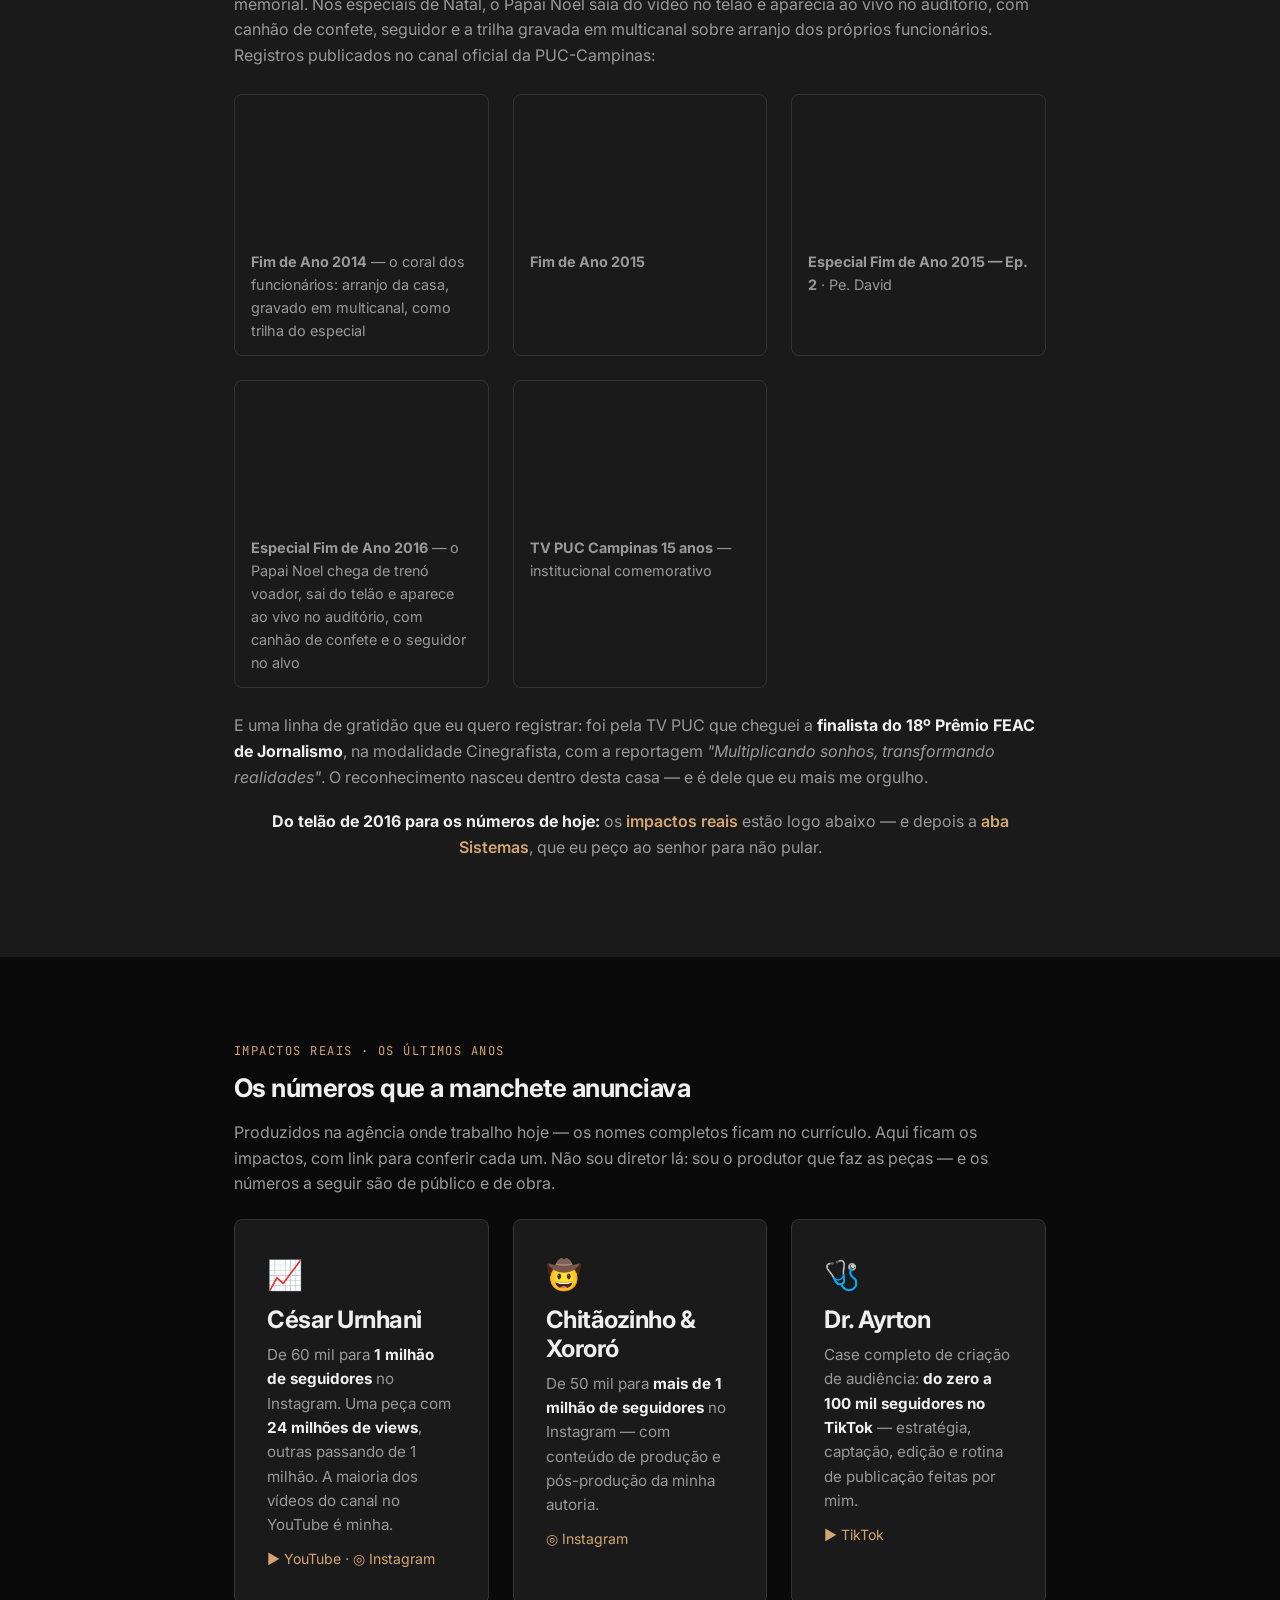
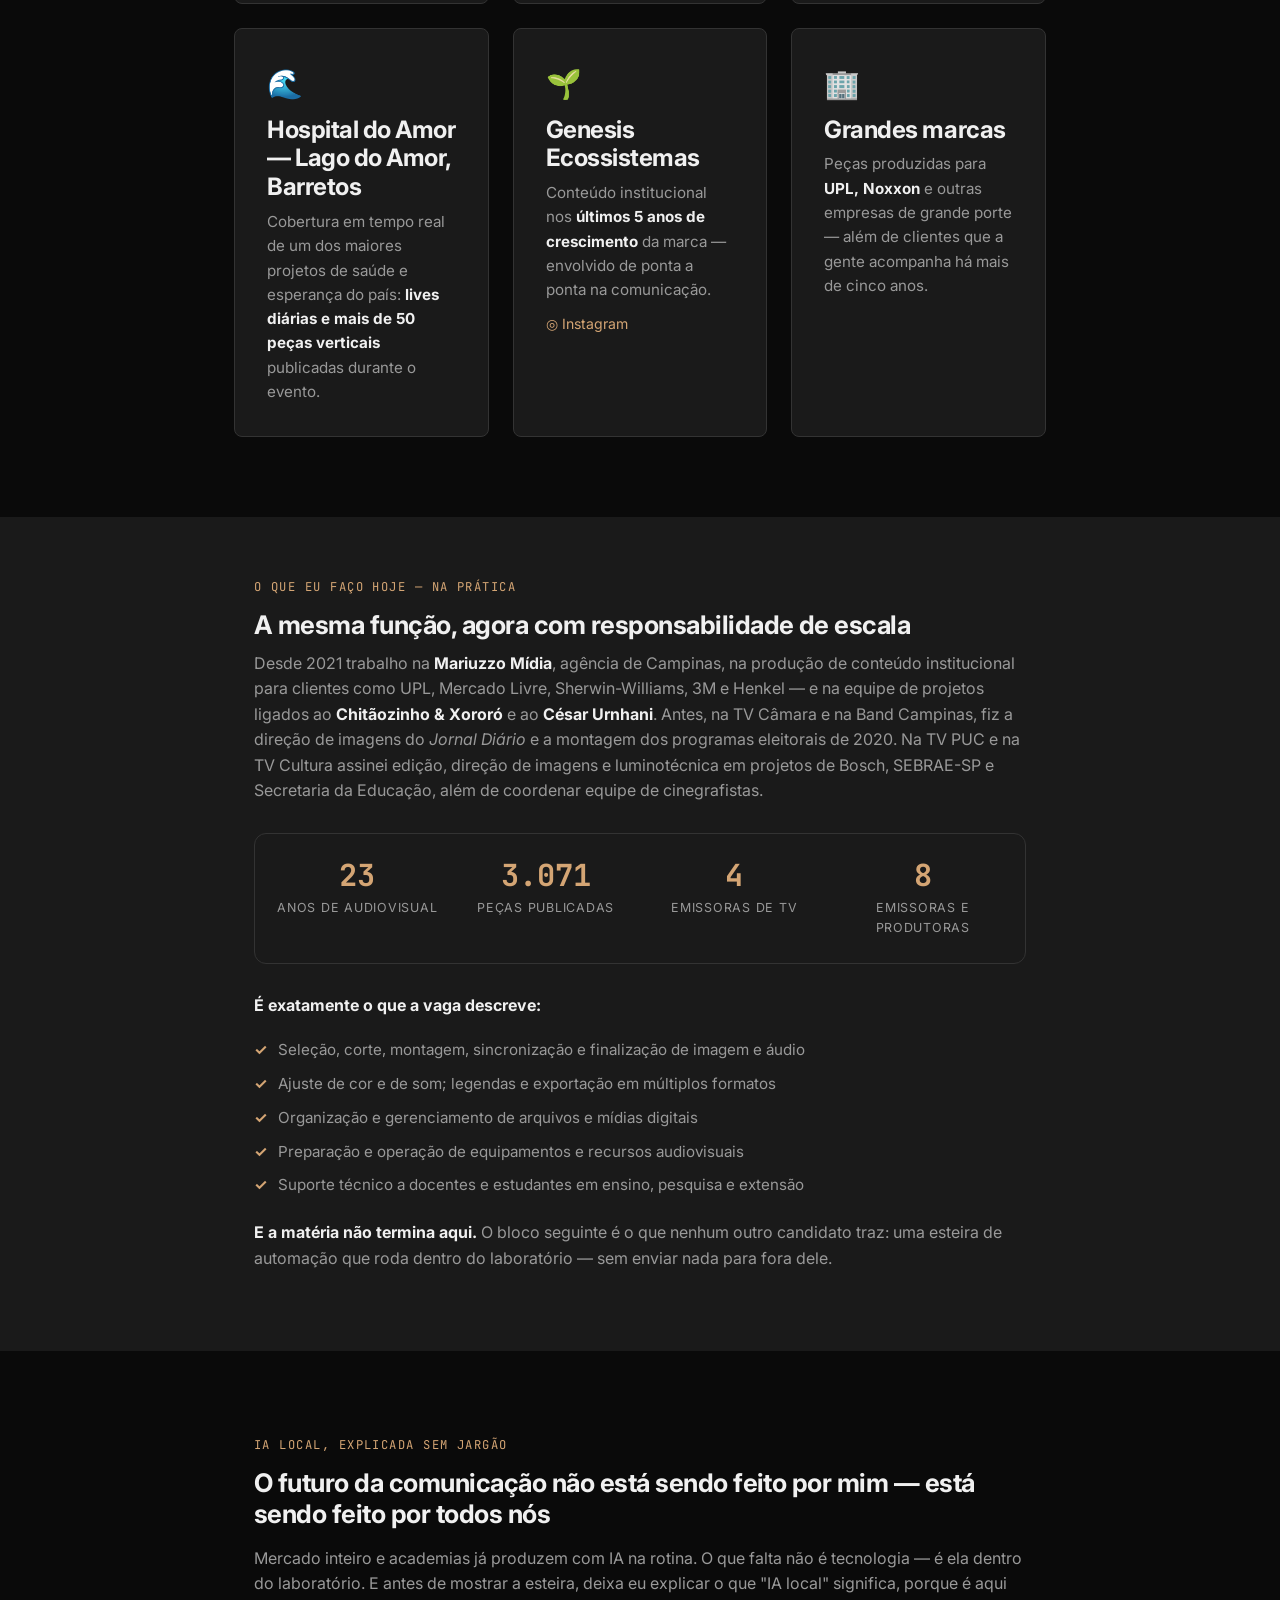
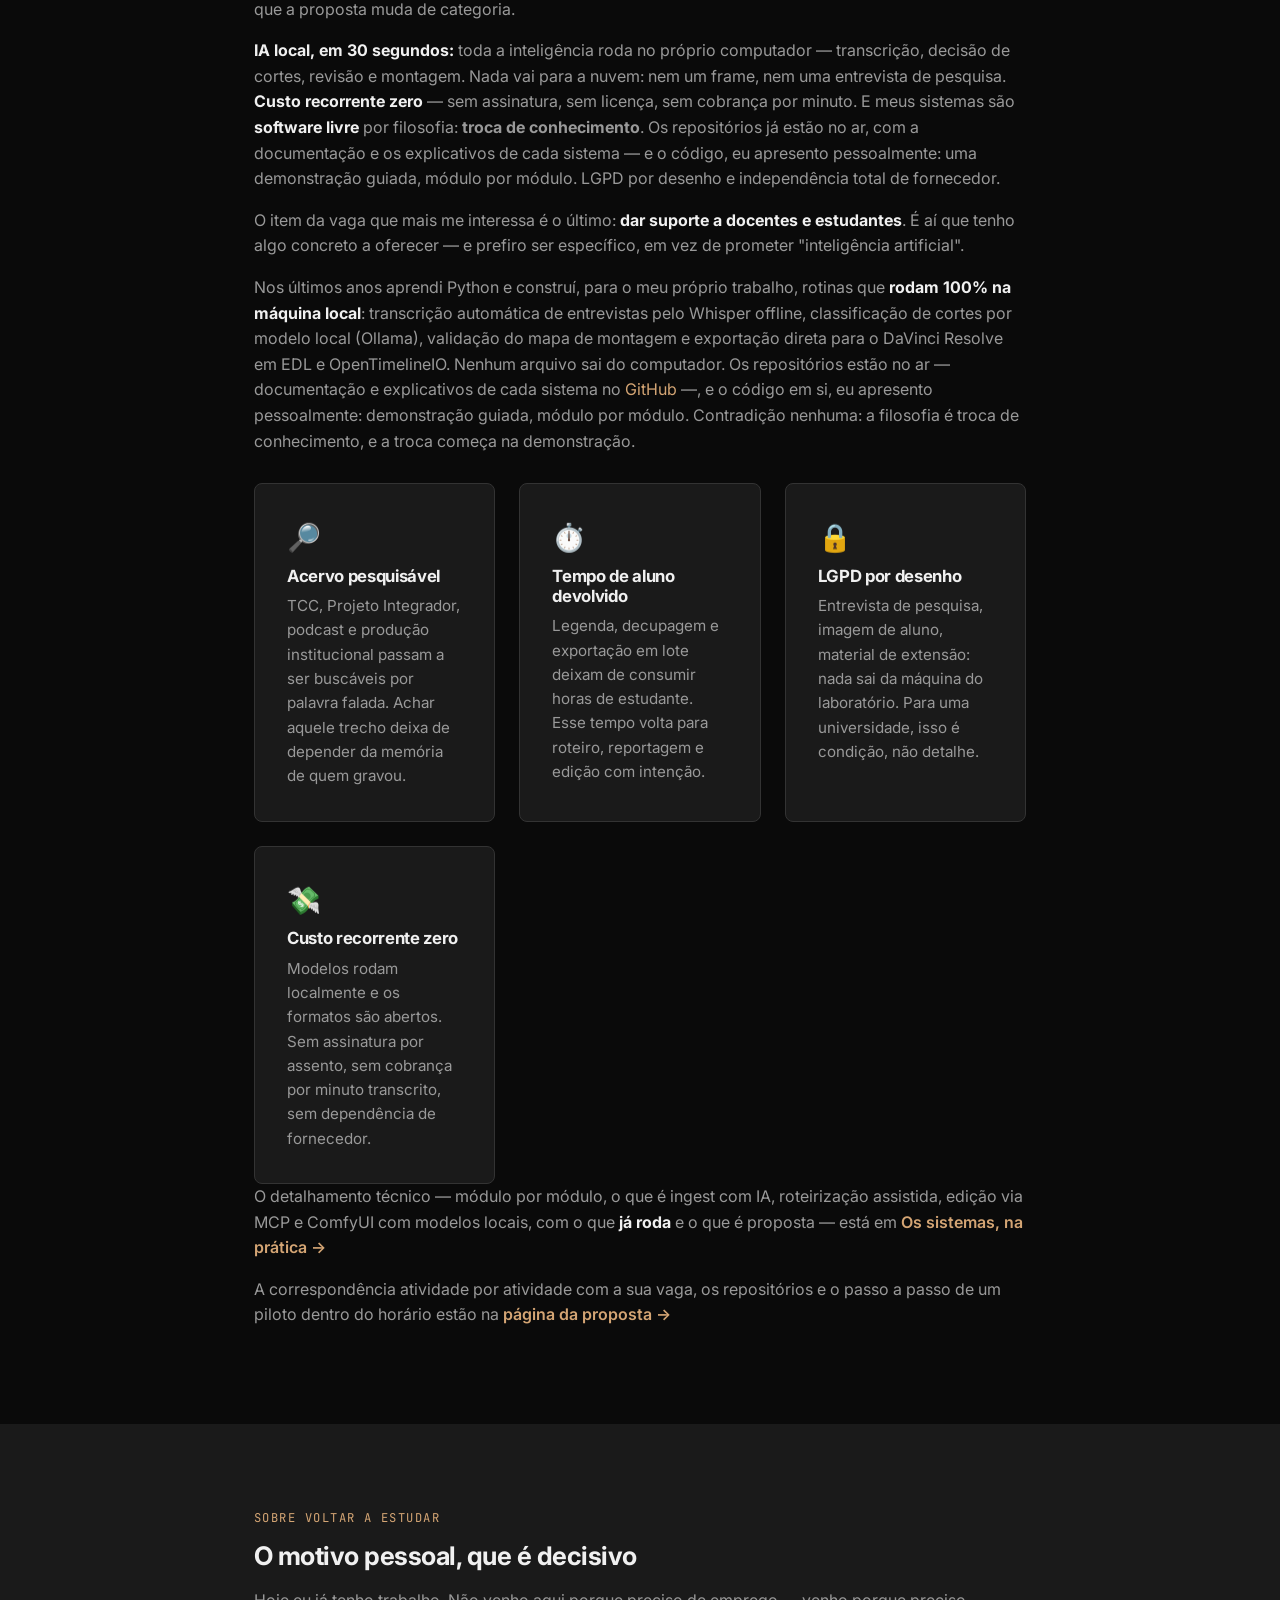
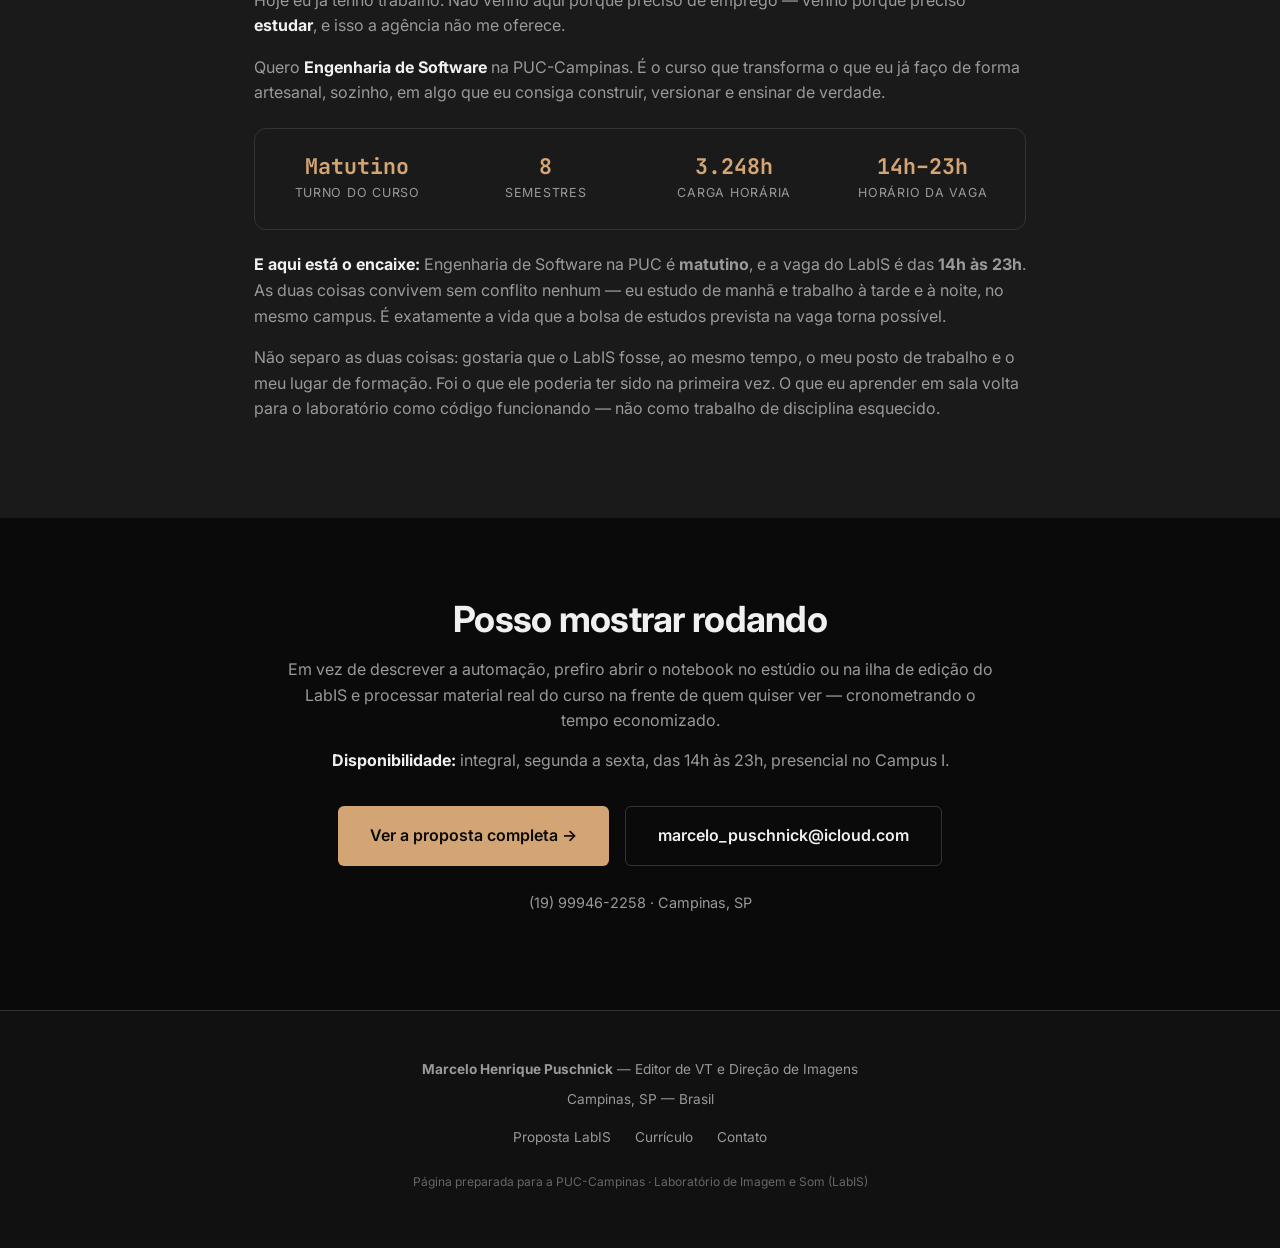
==== commit b485ef4d: "repos: documentacao no ar, codigo apresentado ao vivo; carta/index: garotao de 49, gratidao sem ress" ====
--- a/index.html
+++ b/index.html
@@ -113,10 +113,10 @@
 
         <div class="open-letter">
             <p>
-                Saí da TV PUC por um motivo inteiramente meu: <strong>os atrasos</strong>. Eu era um garoto que
-                tratava o trabalho como algo menor do que ele era. Não houve conflito, a decisão foi correta e
-                nunca guardei mágoa de ninguém — ao contrário, guardo gratidão pelos gestores da comunicação com
-                quem convivi, que conduziram tudo sem drama.
+                Saí da TV PUC por um motivo inteiramente meu: <strong>os atrasos</strong>. Eu tinha, naquela fase,
+                uma vida de solteiro garotão — e tratava o trabalho como algo menor do que ele era. Não houve
+                conflito, a decisão foi correta, e a gratidão que levo é pelos gestores da comunicação com quem
+                convivi, que conduziram tudo sem drama.
             </p>
             <p>
                 Passados quase dez anos, sou casado, tenho casa e rotina. E enxergo com clareza a oportunidade de
@@ -319,10 +319,10 @@
             próprio computador — transcrição, decisão de cortes, revisão e montagem. Nada vai para a nuvem: nem um
             frame, nem uma entrevista de pesquisa.
             <strong style="color: var(--text);">Custo recorrente zero</strong> — sem assinatura, sem licença, sem
-            cobrança por minuto. E meus sistemas são <strong style="color: var(--text);">software livre</strong>,
-            publicados e auditáveis, porque carregam uma filosofia: <strong>troca de conhecimento</strong>. O que a
-            Universidade receber, ela pode inspecionar, adaptar e repassar — LGPD por desenho e independência total
-            de fornecedor.
+            cobrança por minuto. E meus sistemas são <strong style="color: var(--text);">software livre</strong> por
+            filosofia: <strong>troca de conhecimento</strong>. Os repositórios já estão no ar, com a documentação e
+            os explicativos de cada sistema — e o código, eu apresento pessoalmente: uma demonstração guiada,
+            módulo por módulo. LGPD por desenho e independência total de fornecedor.
         </p>
         <p>
             O item da vaga que mais me interessa é o último: <strong style="color: var(--text);">dar suporte a
@@ -334,8 +334,10 @@
             <strong style="color: var(--text);">rodam 100% na máquina local</strong>: transcrição automática de
             entrevistas pelo Whisper offline, classificação de cortes por modelo local (Ollama), validação do
             mapa de montagem e exportação direta para o DaVinci Resolve em EDL e OpenTimelineIO. Nenhum arquivo
-            sai do computador. Está tudo publicado e auditável no
-            <a href="https://github.com/marcelopuschnick">GitHub</a>.
+            sai do computador. Os repositórios estão no ar — documentação e explicativos de cada sistema no
+            <a href="https://github.com/marcelopuschnick">GitHub</a> —, e o código em si, eu apresento pessoalmente:
+            demonstração guiada, módulo por módulo. Contradição nenhuma: a filosofia é troca de conhecimento, e a
+            troca começa na demonstração.
         </p>
 
         <div class="card-grid" style="grid-template-columns: repeat(auto-fit, minmax(240px, 1fr)); margin-top: 1.8rem;">
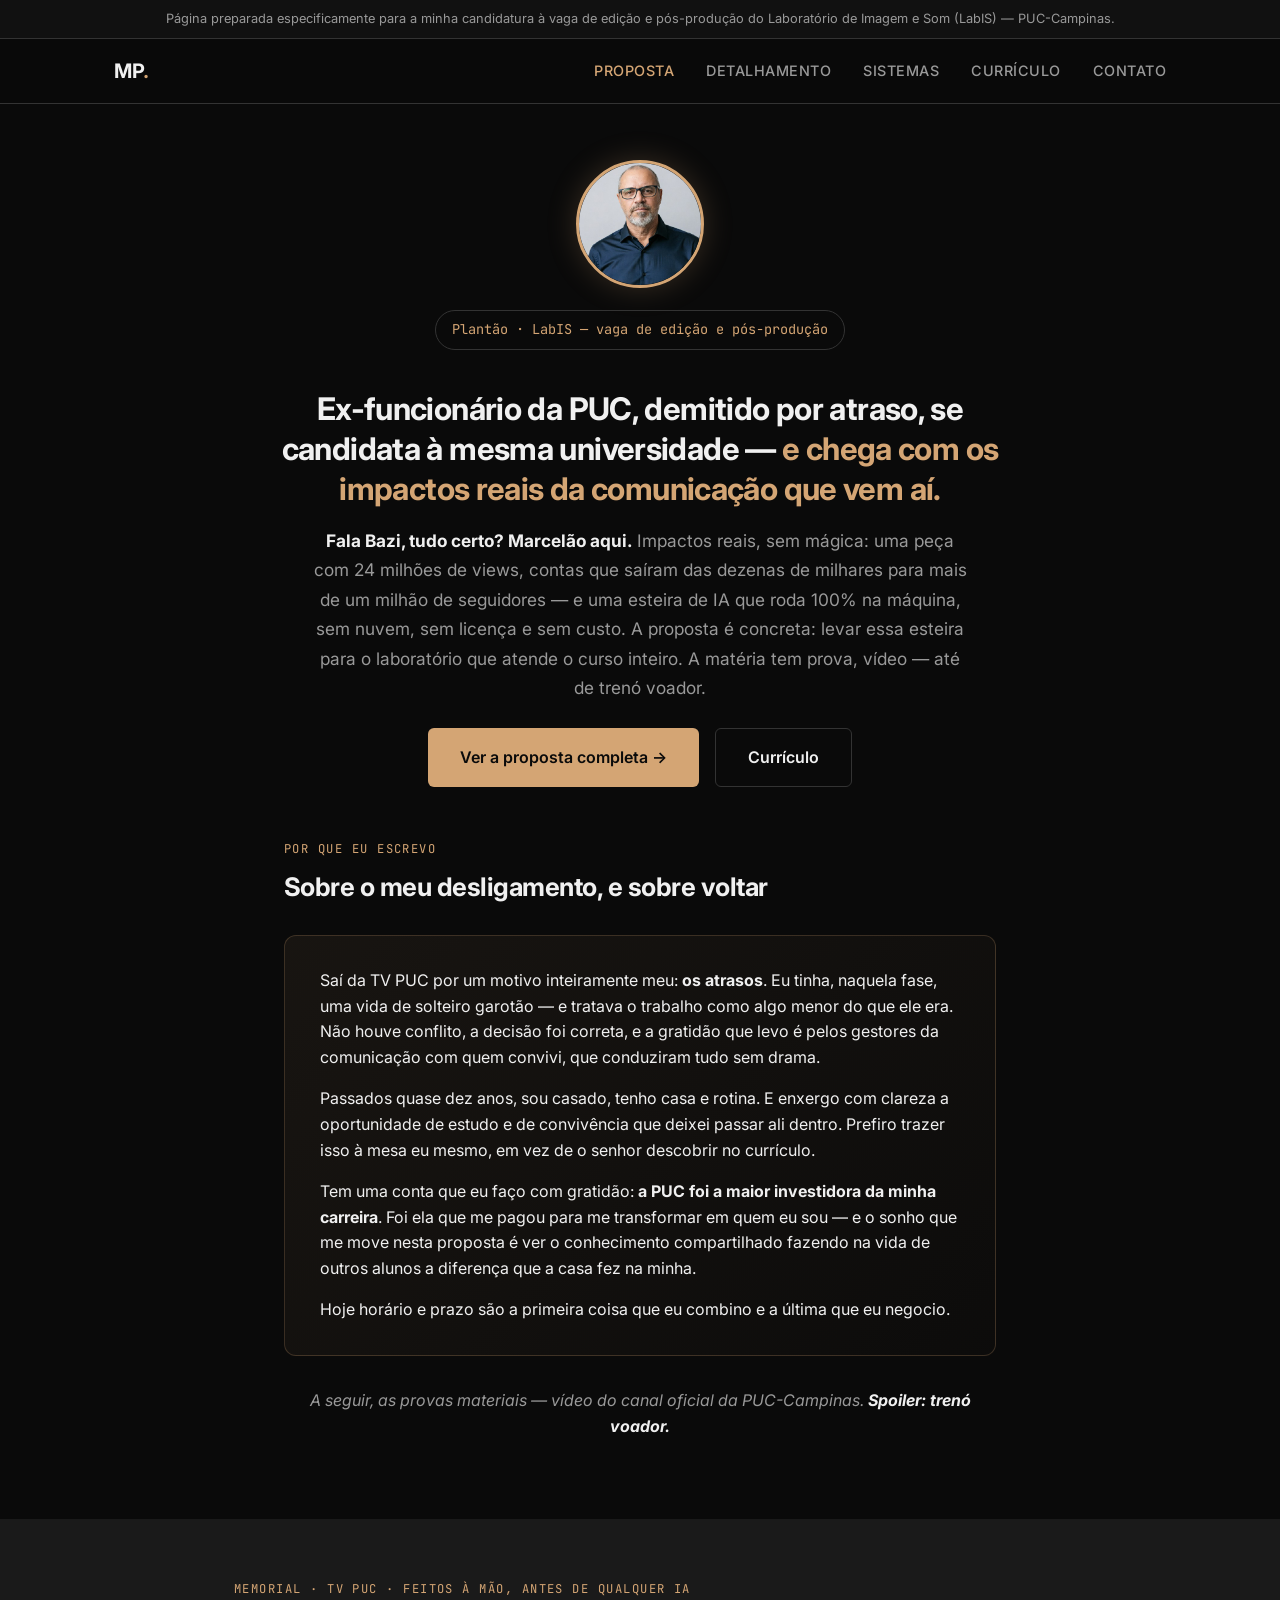
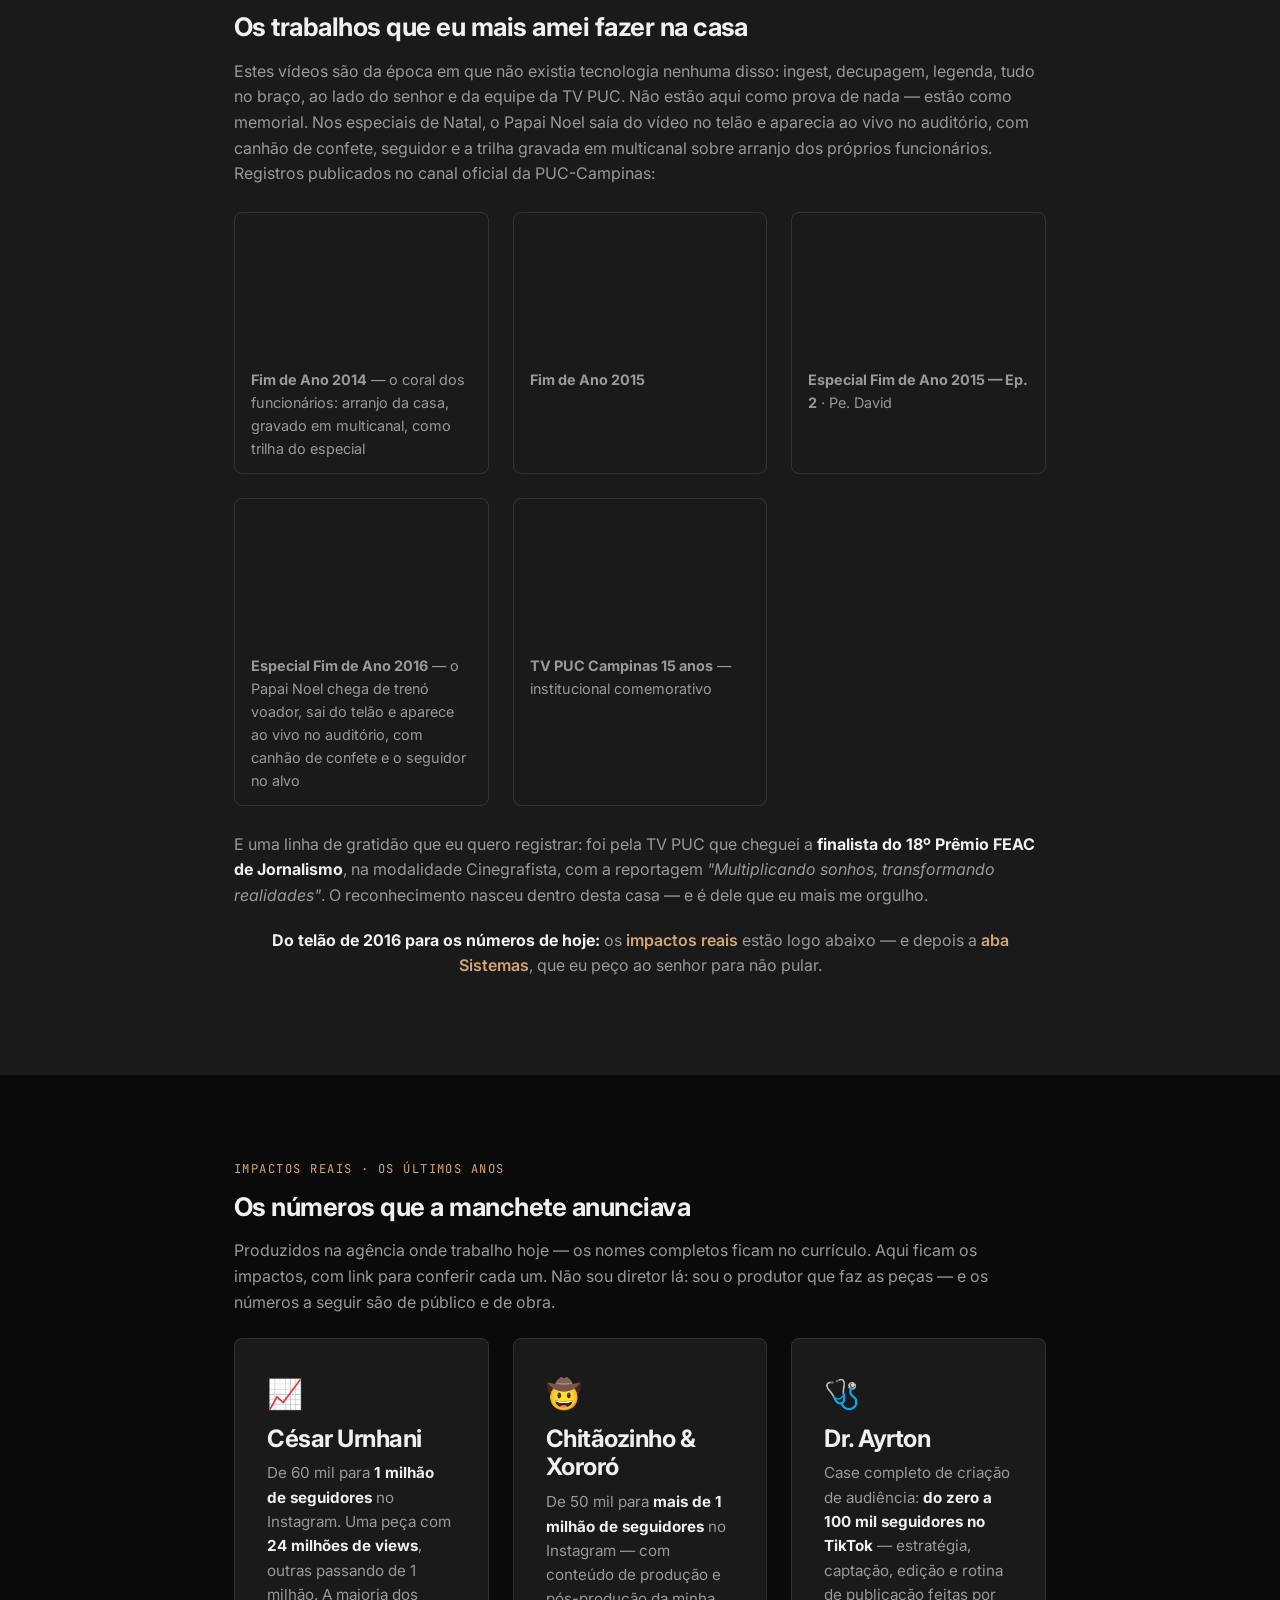
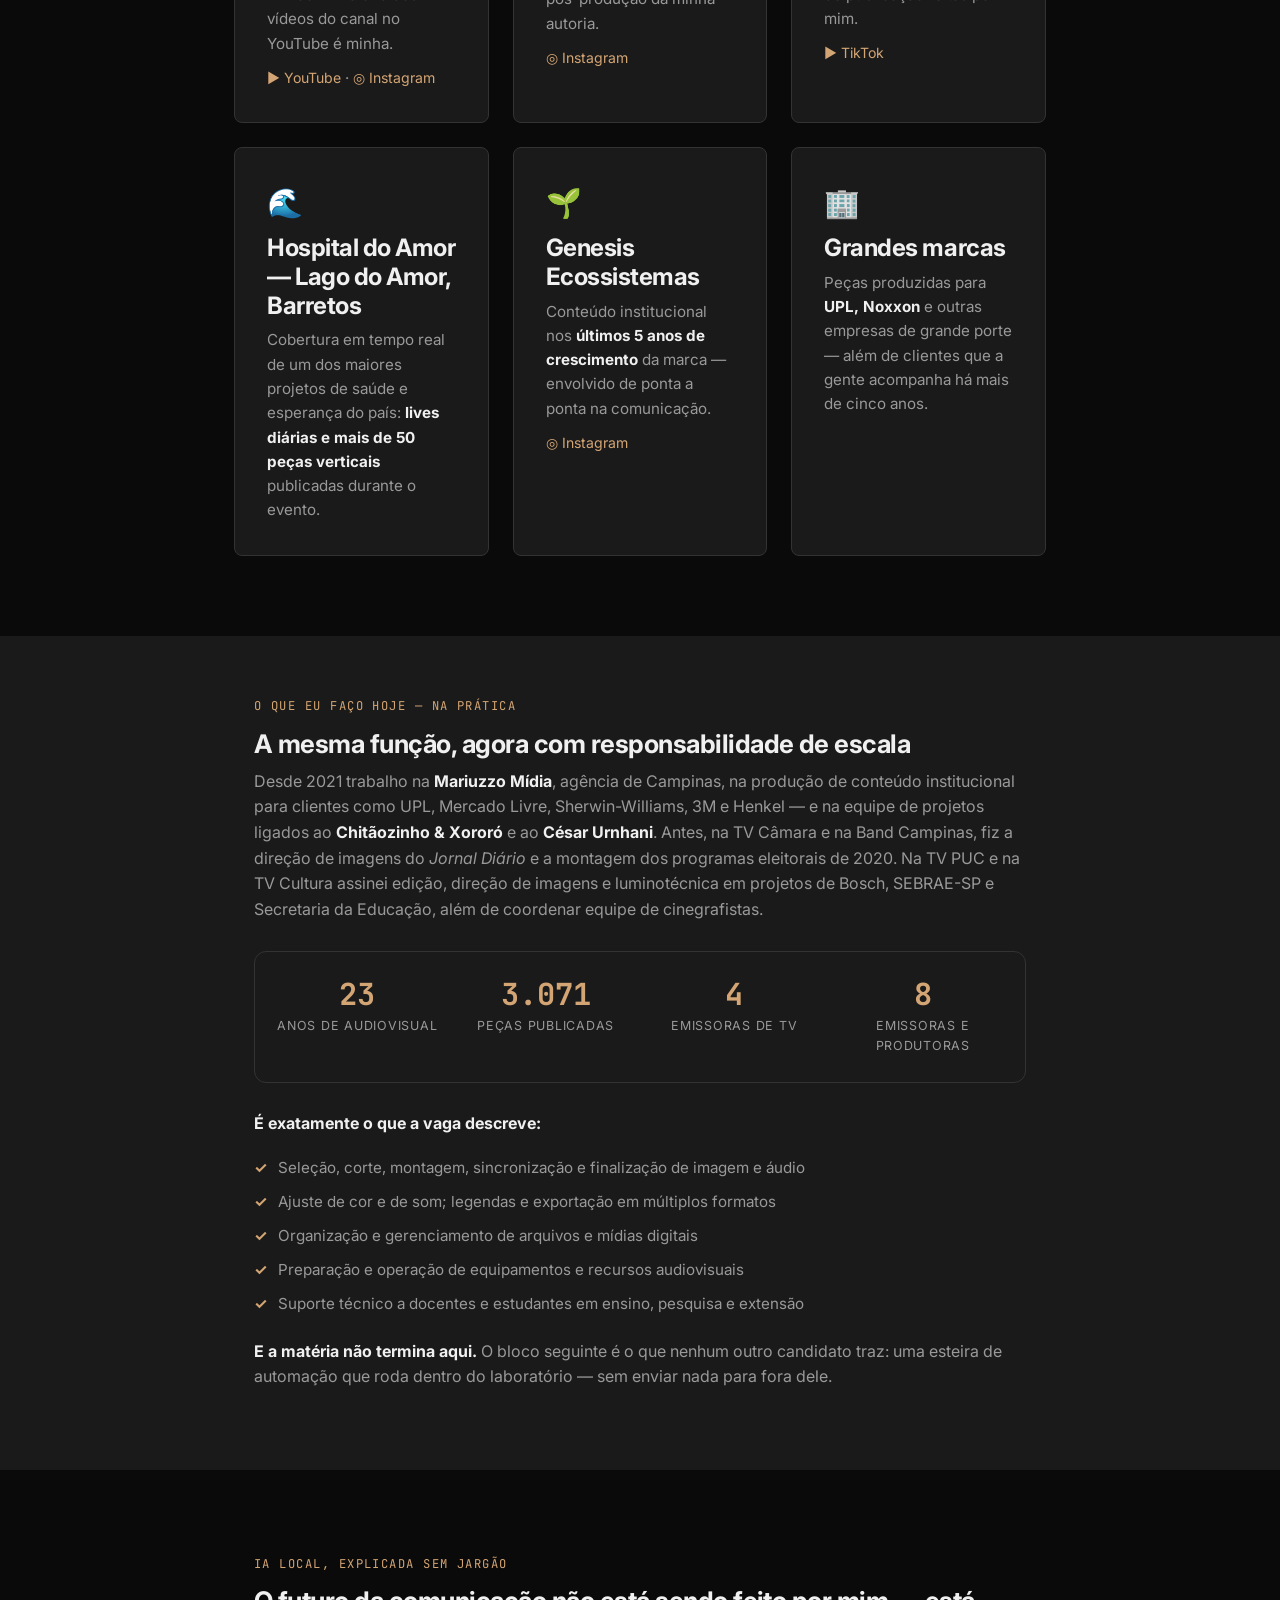
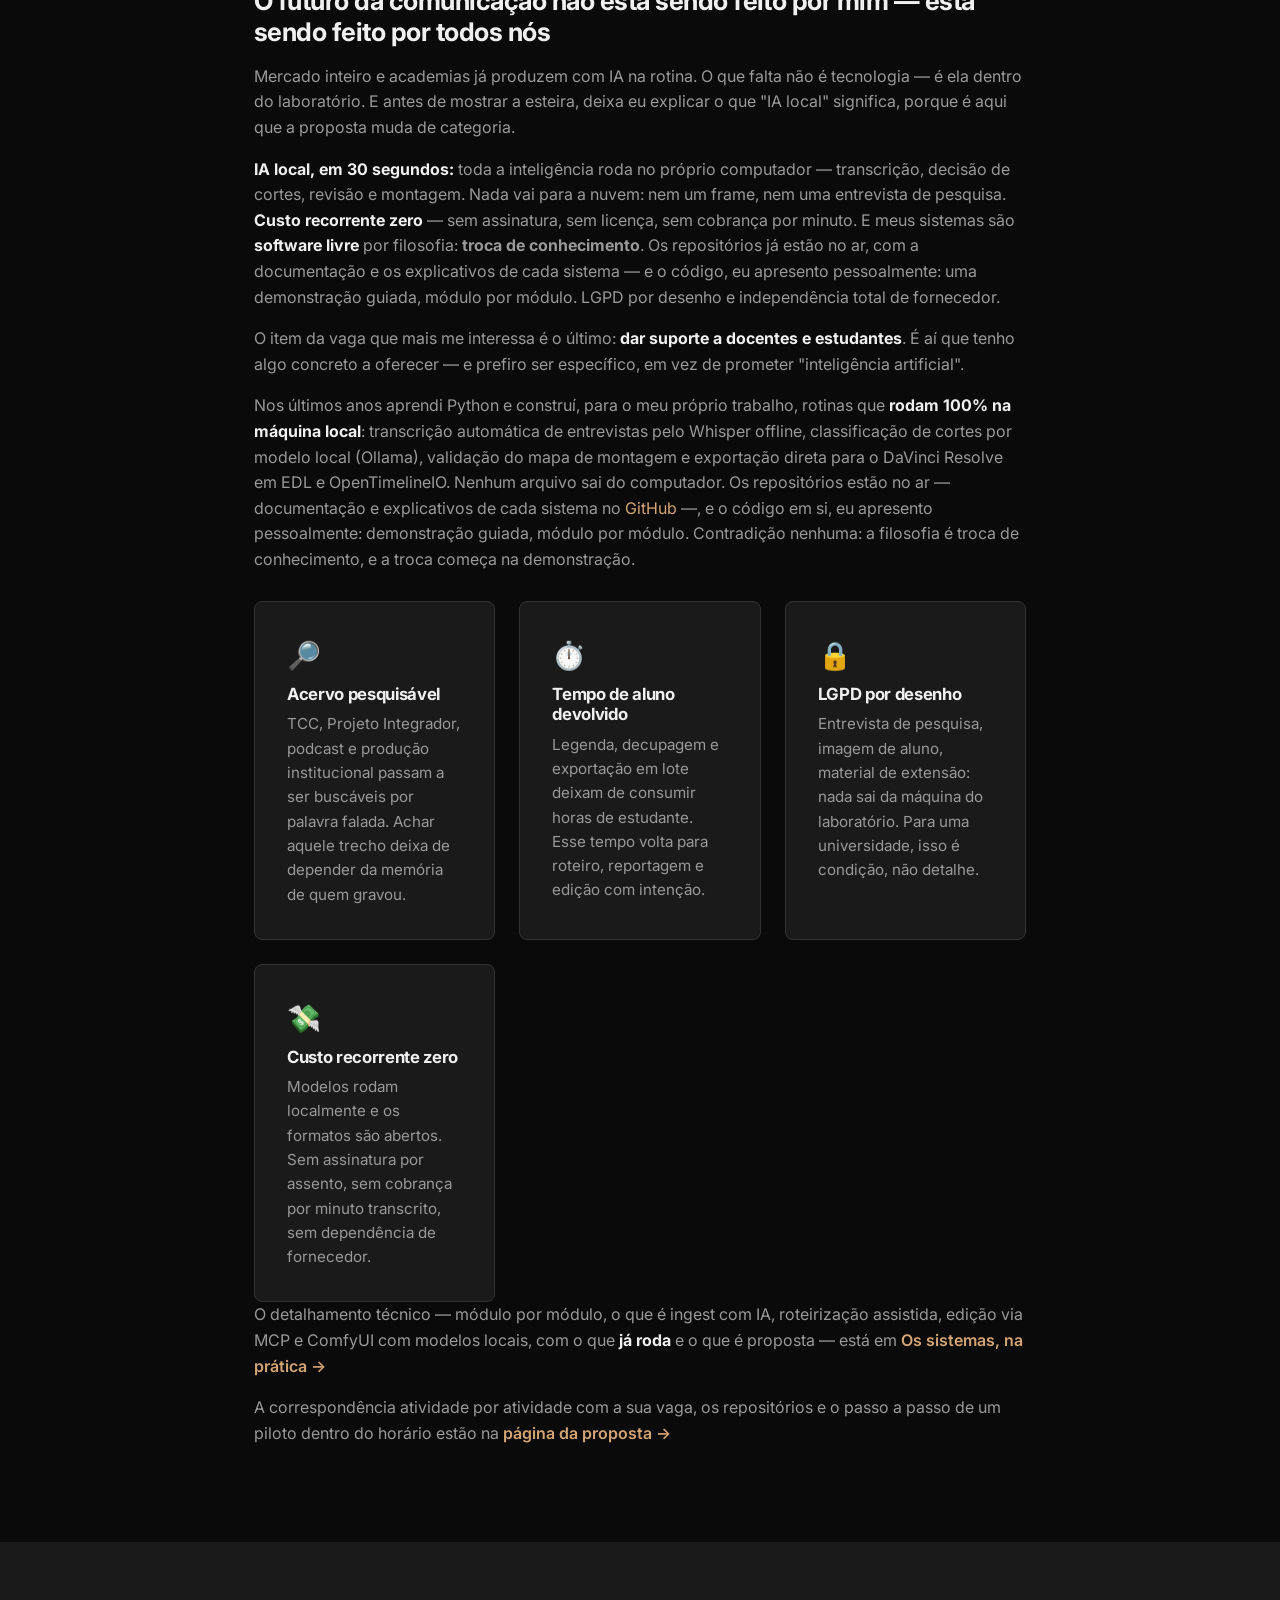
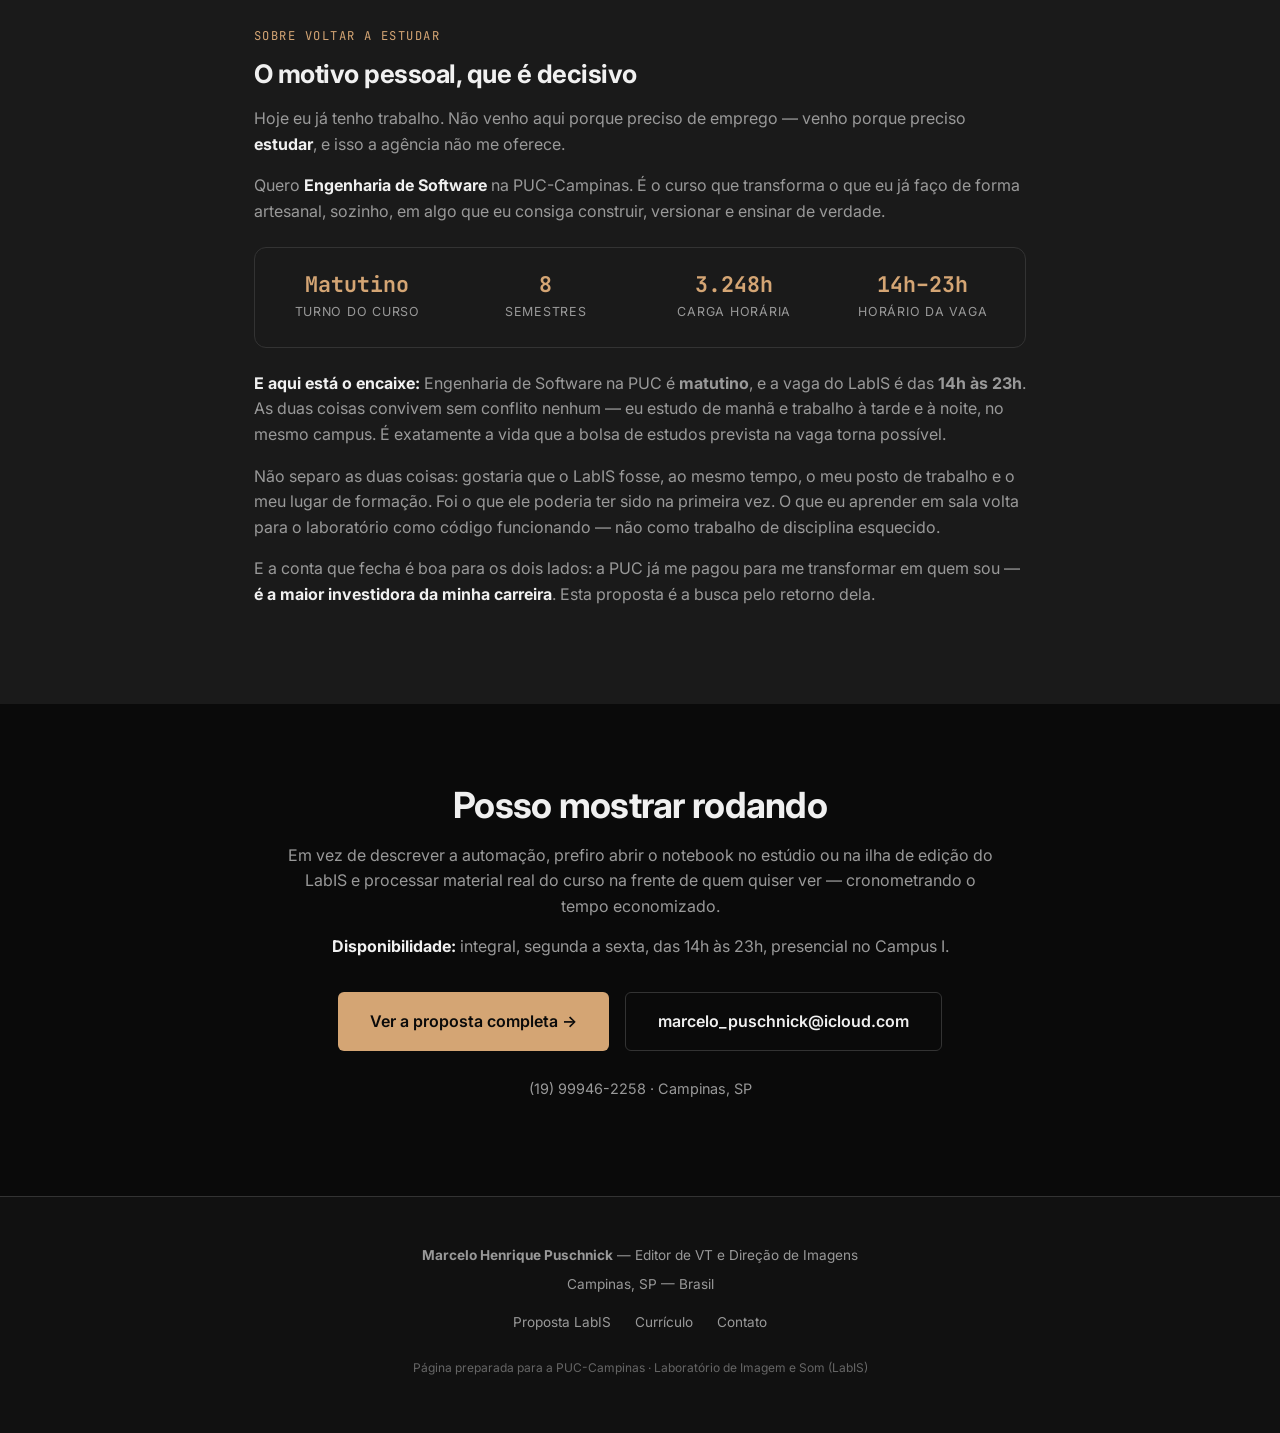
==== commit 0e99ce67: "index: PUC como maior investidora da carreira — retorno de investimento em vez de favor" ====
--- a/index.html
+++ b/index.html
@@ -123,6 +123,12 @@
                 estudo e de convivência que deixei passar ali dentro. Prefiro trazer isso à mesa eu mesmo, em vez
                 de o senhor descobrir no currículo.
             </p>
+            <p>
+                Tem uma conta que eu faço com gratidão: <strong>a PUC foi a maior investidora da minha
+                carreira</strong>. Foi ela que me pagou para me transformar em quem eu sou — e o sonho que me move
+                nesta proposta é ver o conhecimento compartilhado fazendo na vida de outros alunos a diferença que
+                a casa fez na minha.
+            </p>
             <p style="margin-bottom: 0;">
                 Hoje horário e prazo são a primeira coisa que eu combino e a última que eu negocio.
             </p>
@@ -426,6 +432,11 @@
             Não separo as duas coisas: gostaria que o LabIS fosse, ao mesmo tempo, o meu posto de trabalho e o
             meu lugar de formação. Foi o que ele poderia ter sido na primeira vez. O que eu aprender em sala
             volta para o laboratório como código funcionando — não como trabalho de disciplina esquecido.
+        </p>
+        <p>
+            E a conta que fecha é boa para os dois lados: a PUC já me pagou para me transformar em quem sou —
+            <strong style="color: var(--text);">é a maior investidora da minha carreira</strong>. Esta proposta é a
+            busca pelo retorno dela.
         </p>
     </div>
 </section>
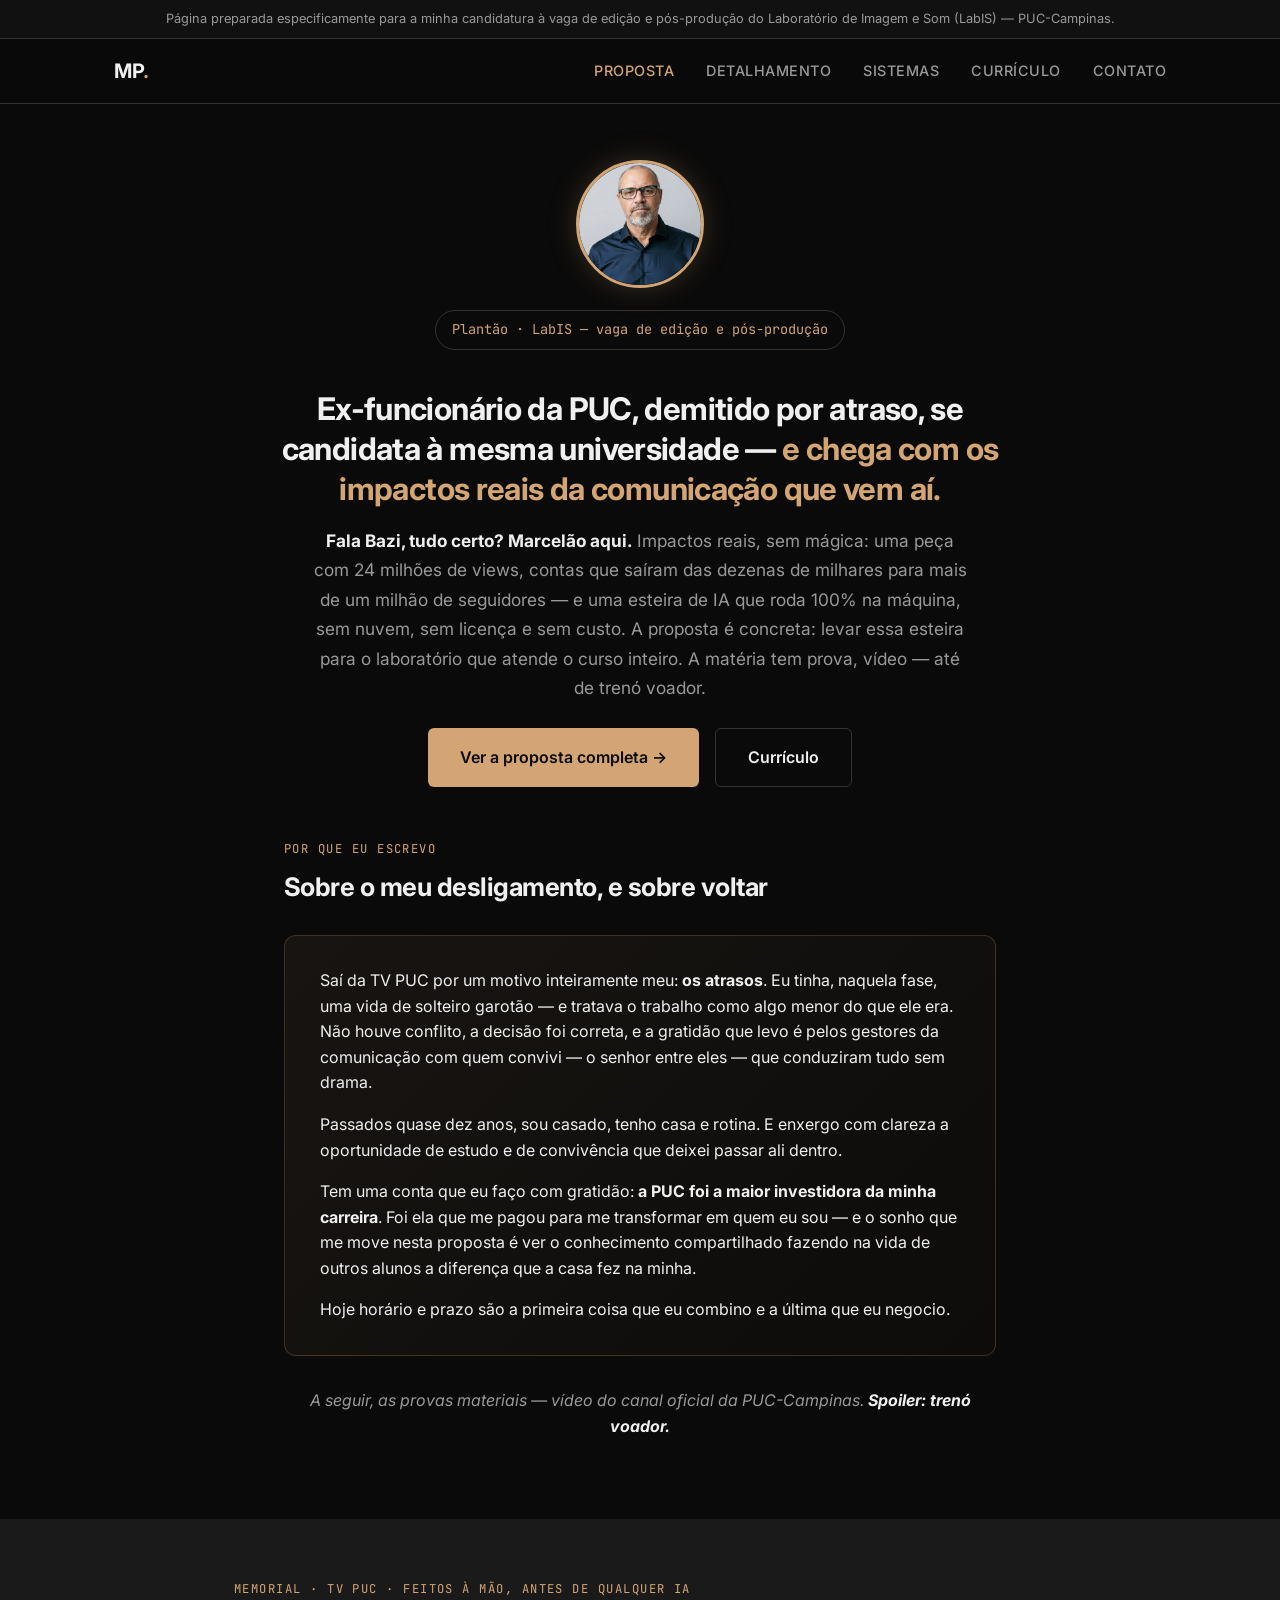
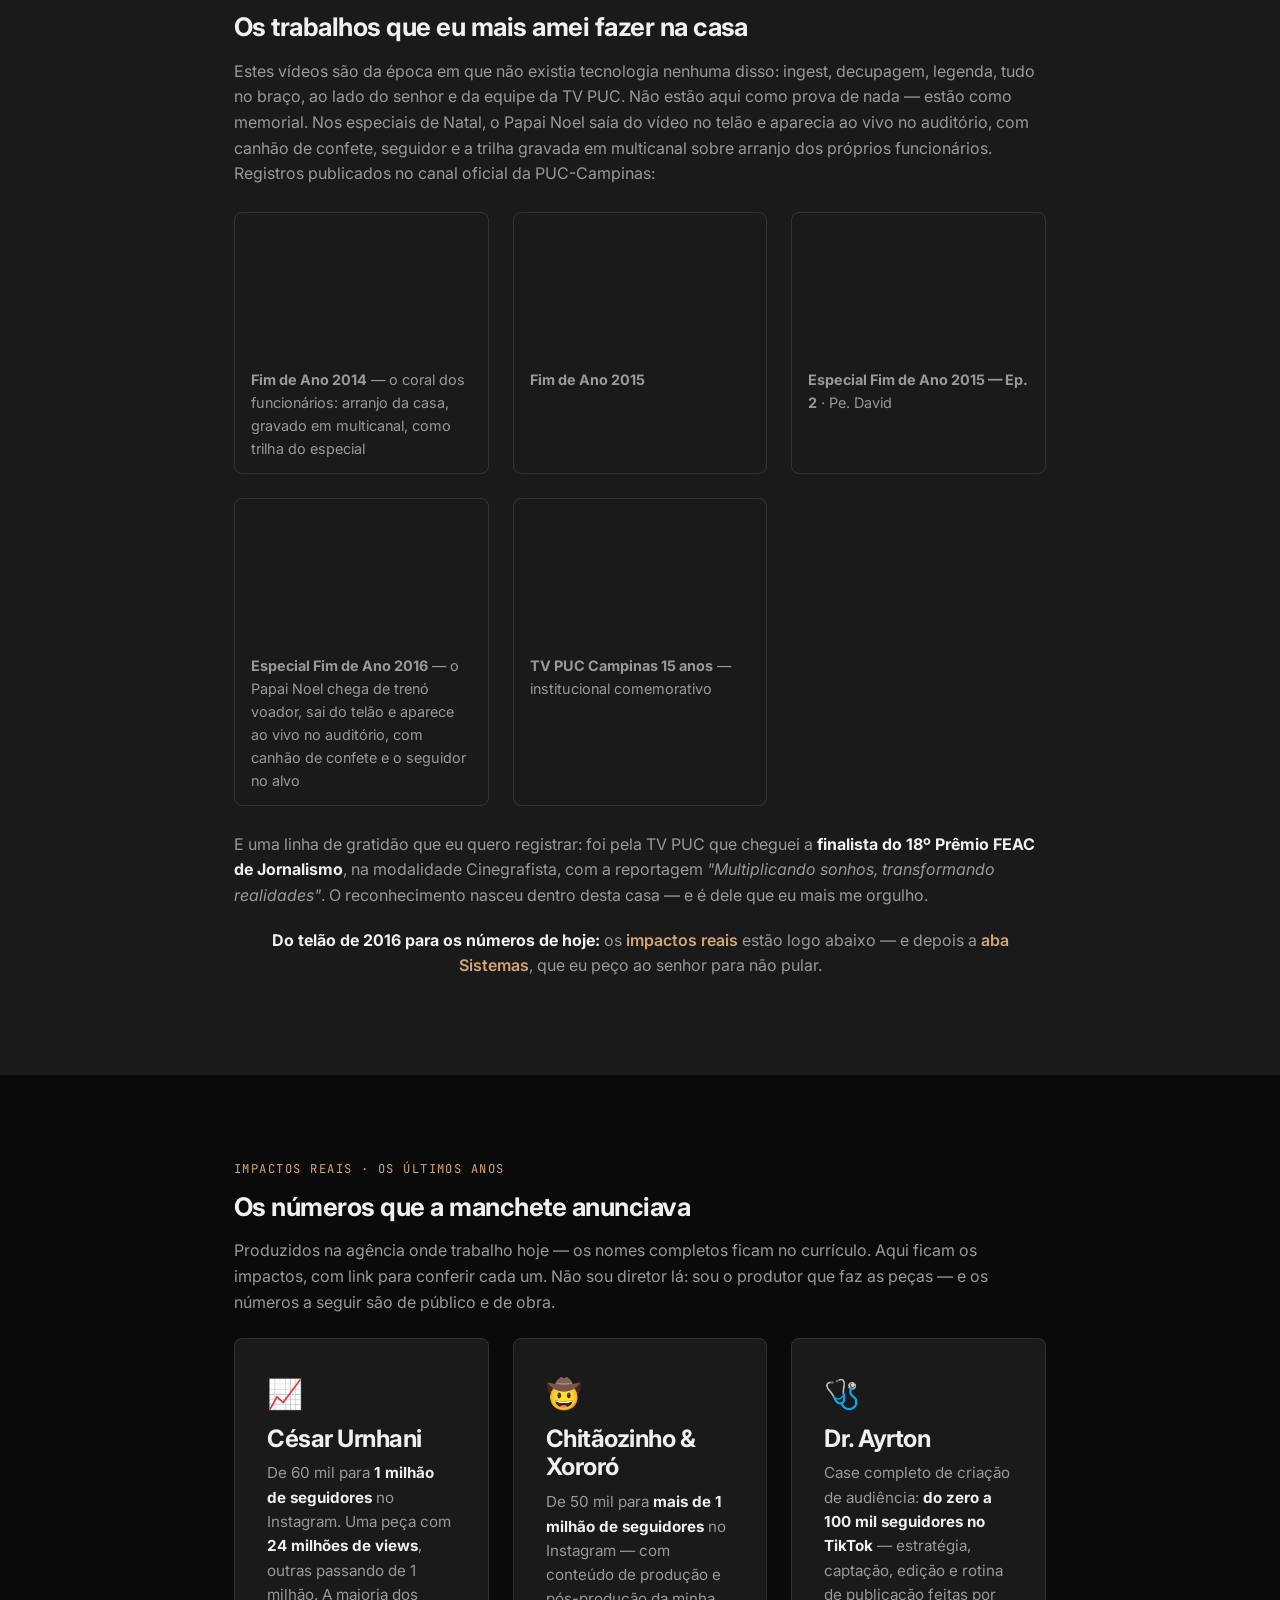
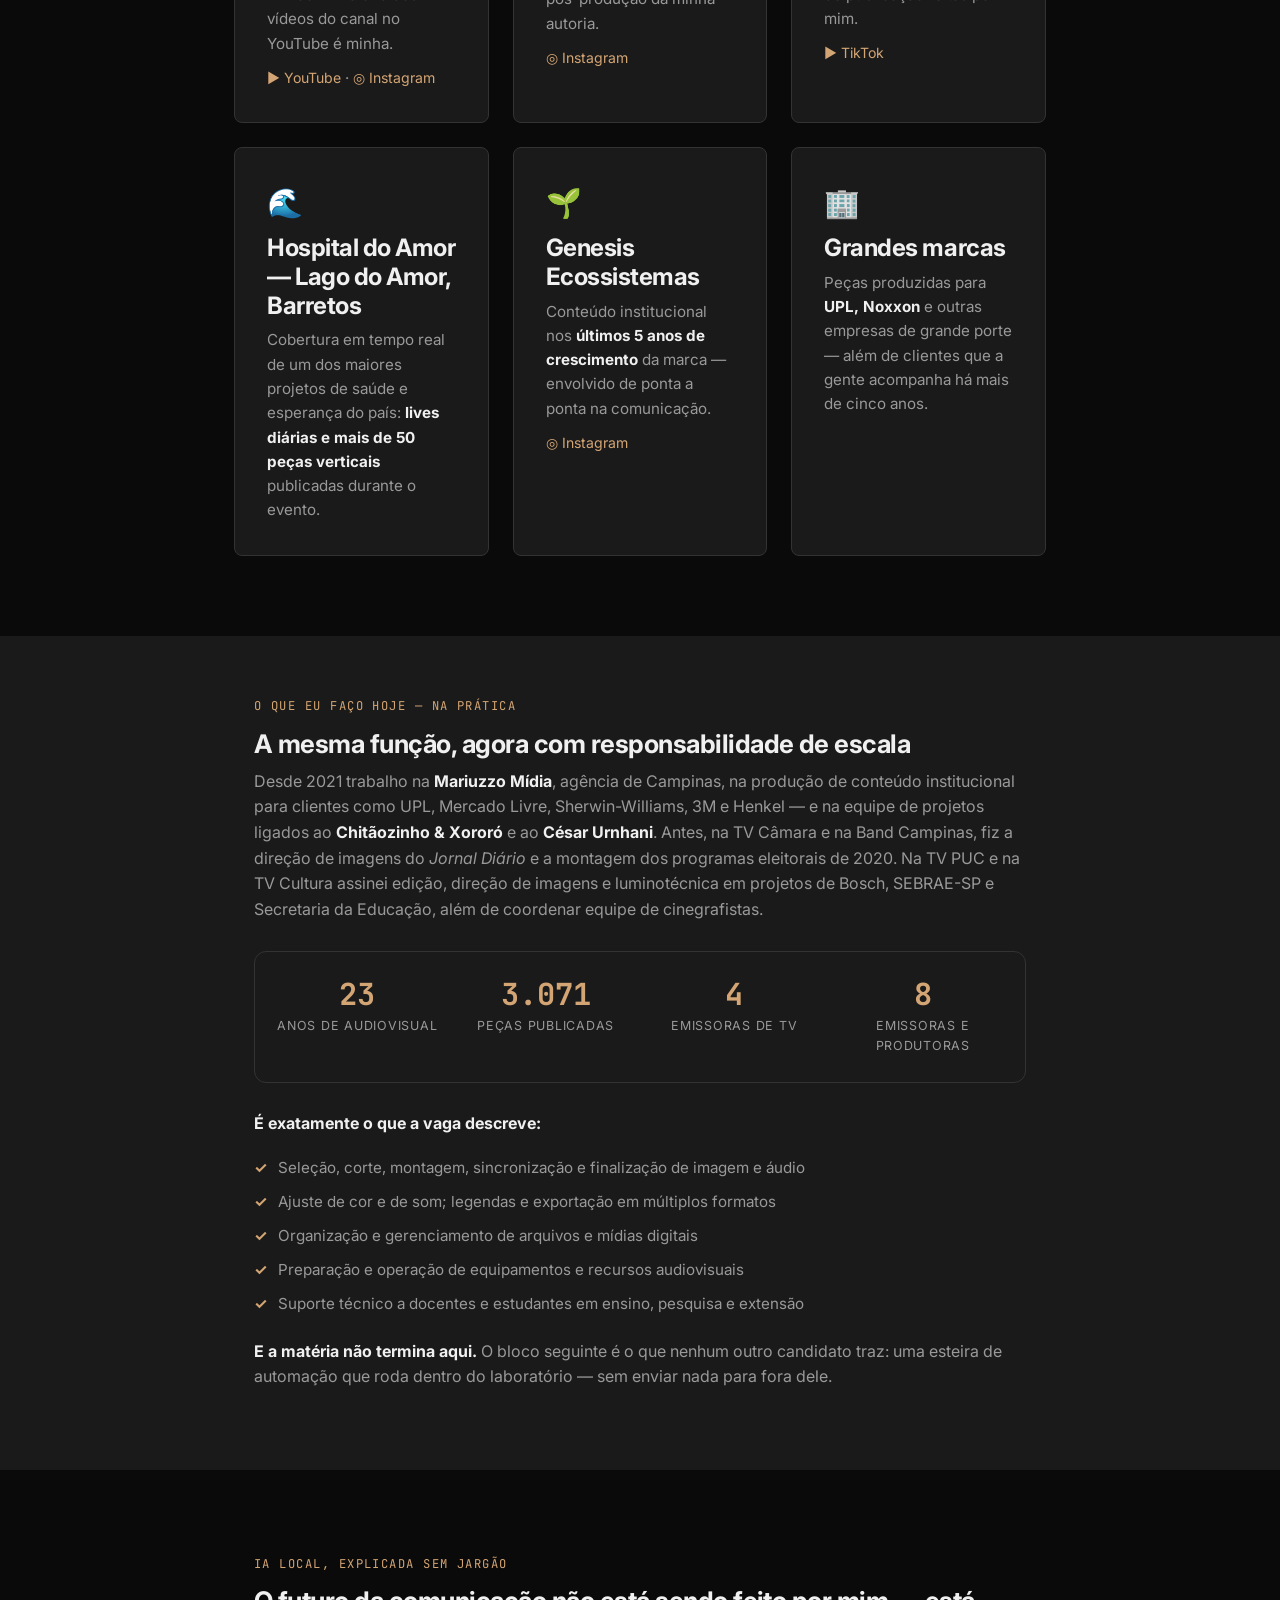
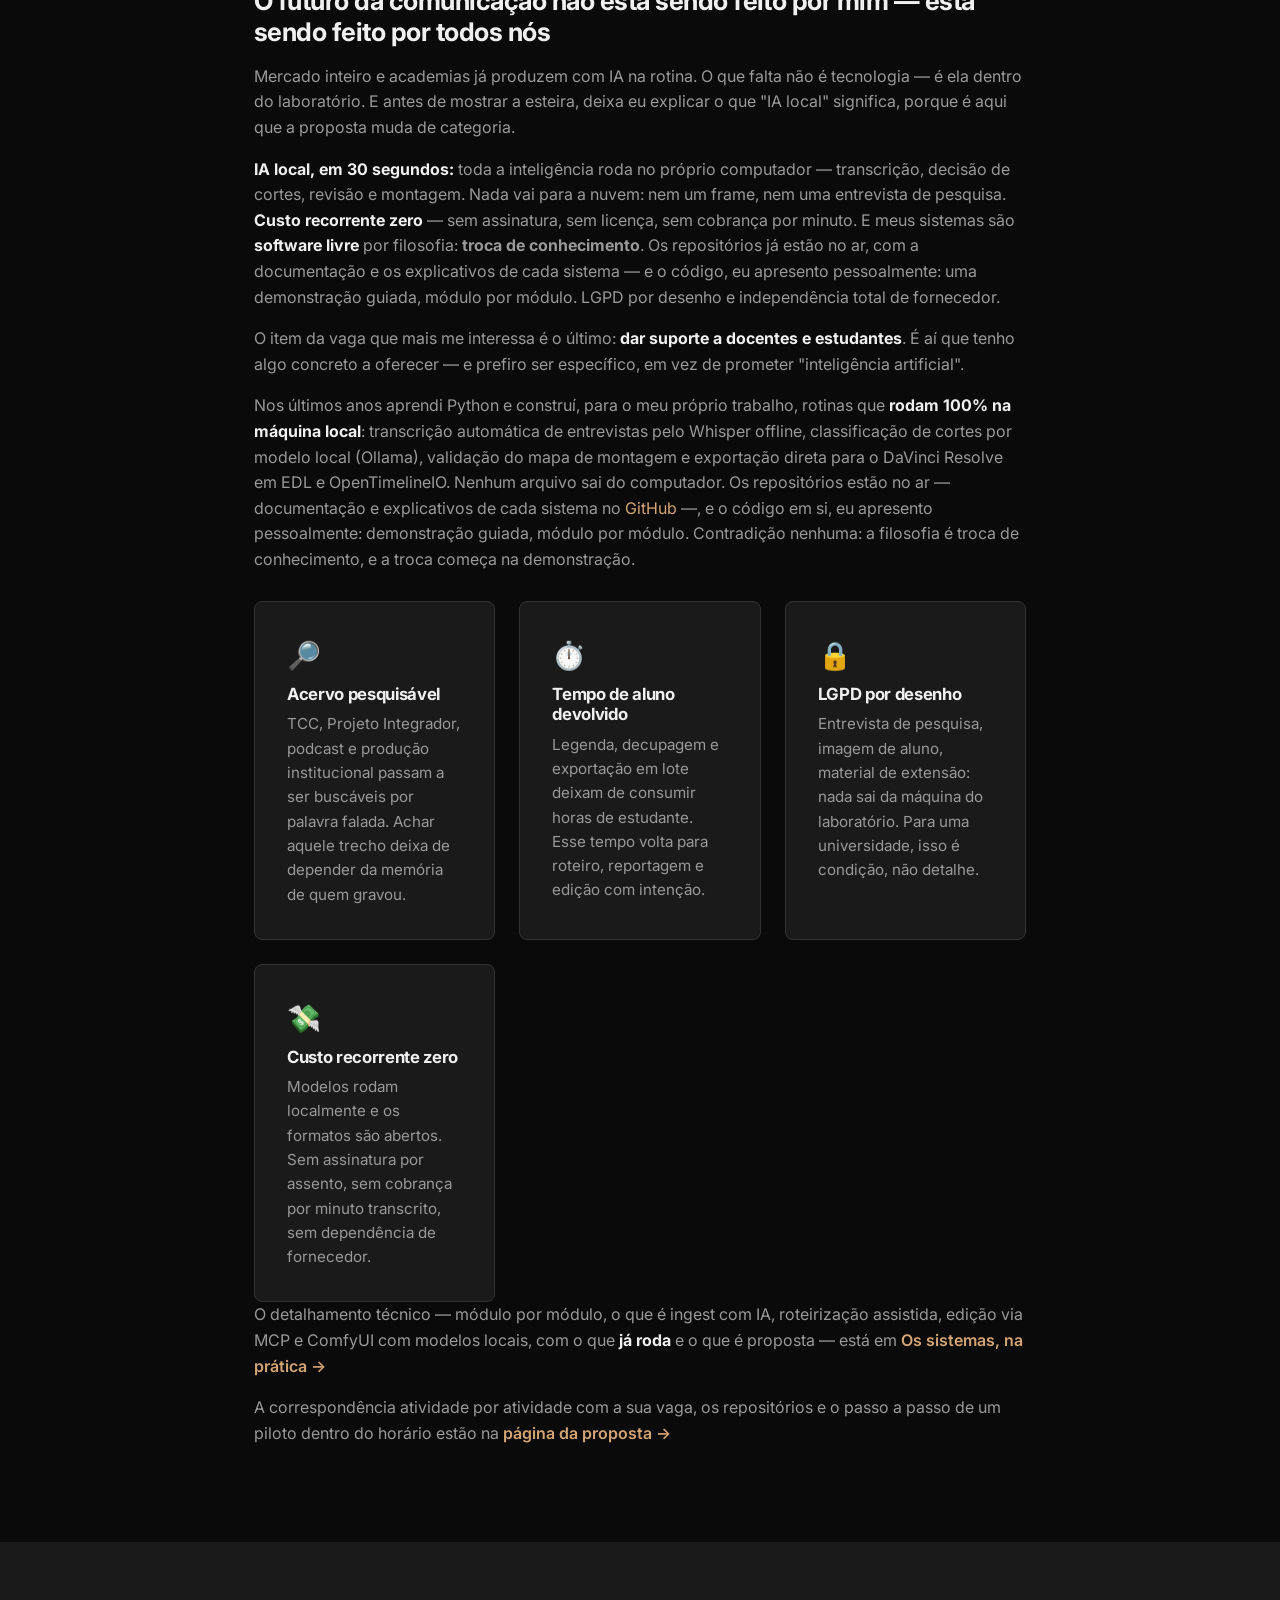
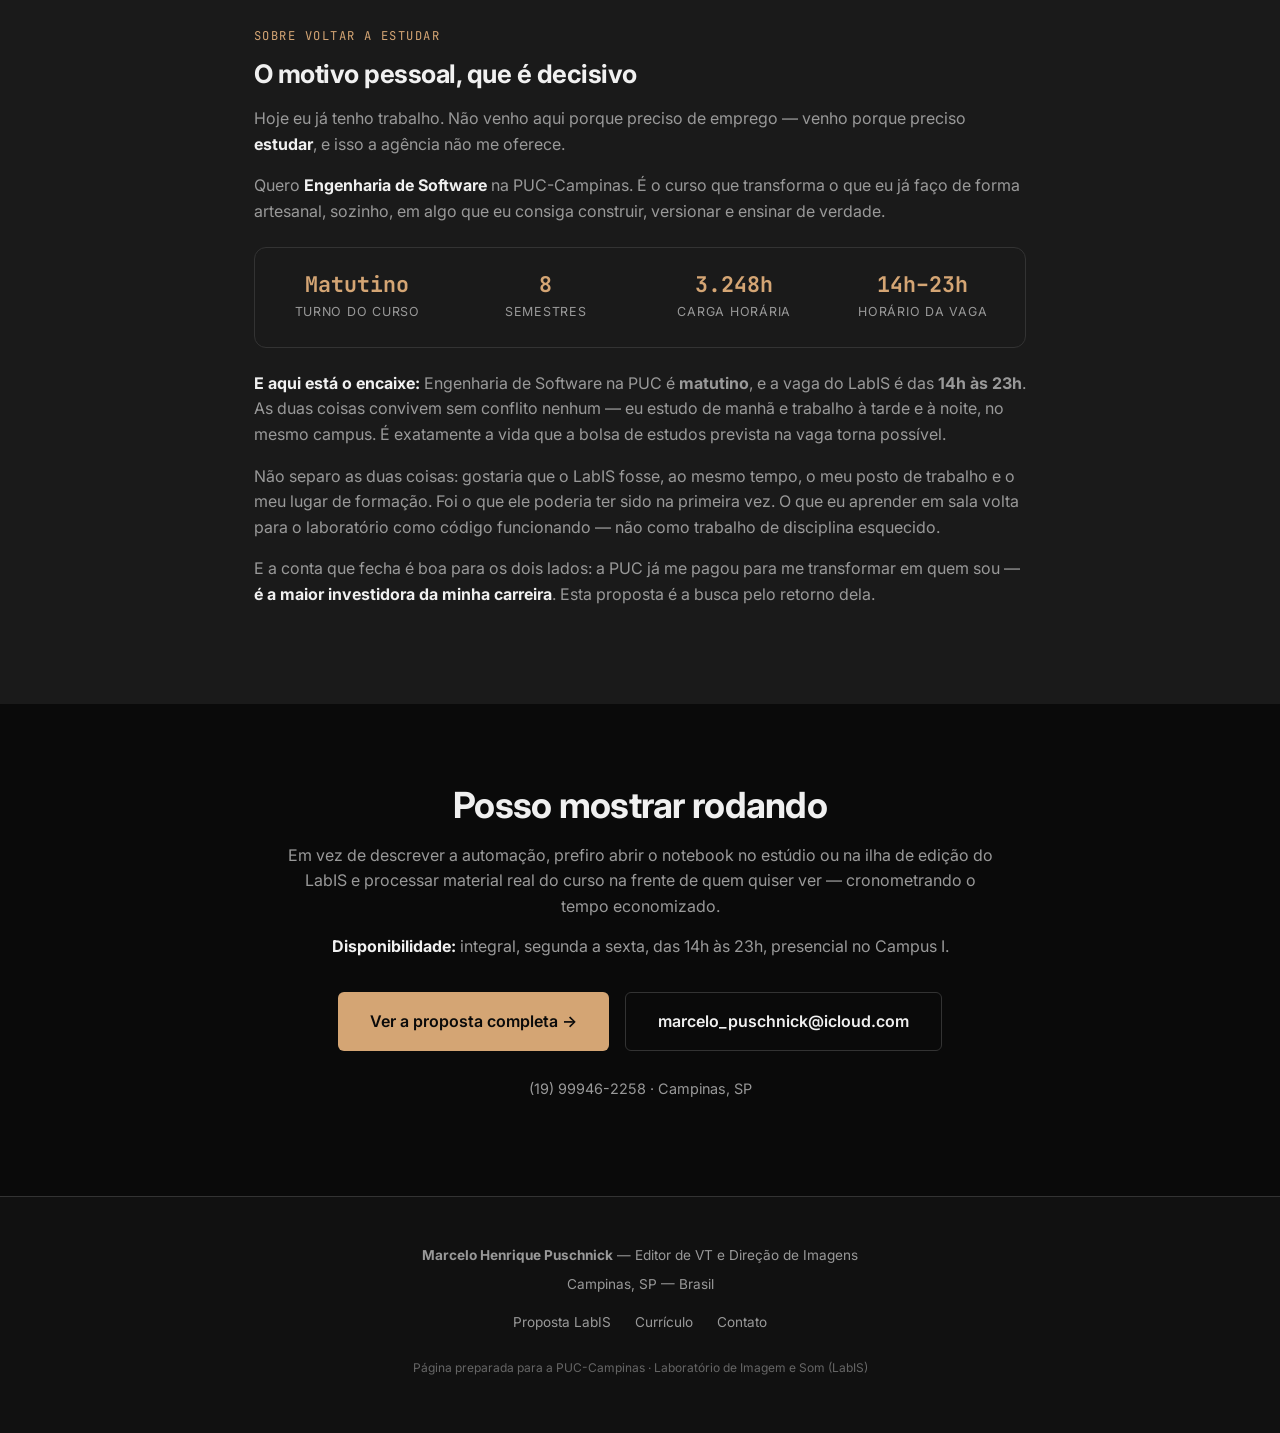
==== commit 1f84839b: "transparencia sem defensiva — gratidao e investimento; contrapartida vira reciprocidade coletiva com" ====
--- a/index.html
+++ b/index.html
@@ -116,12 +116,11 @@
                 Saí da TV PUC por um motivo inteiramente meu: <strong>os atrasos</strong>. Eu tinha, naquela fase,
                 uma vida de solteiro garotão — e tratava o trabalho como algo menor do que ele era. Não houve
                 conflito, a decisão foi correta, e a gratidão que levo é pelos gestores da comunicação com quem
-                convivi, que conduziram tudo sem drama.
+                convivi — o senhor entre eles — que conduziram tudo sem drama.
             </p>
             <p>
                 Passados quase dez anos, sou casado, tenho casa e rotina. E enxergo com clareza a oportunidade de
-                estudo e de convivência que deixei passar ali dentro. Prefiro trazer isso à mesa eu mesmo, em vez
-                de o senhor descobrir no currículo.
+                estudo e de convivência que deixei passar ali dentro.
             </p>
             <p>
                 Tem uma conta que eu faço com gratidão: <strong>a PUC foi a maior investidora da minha
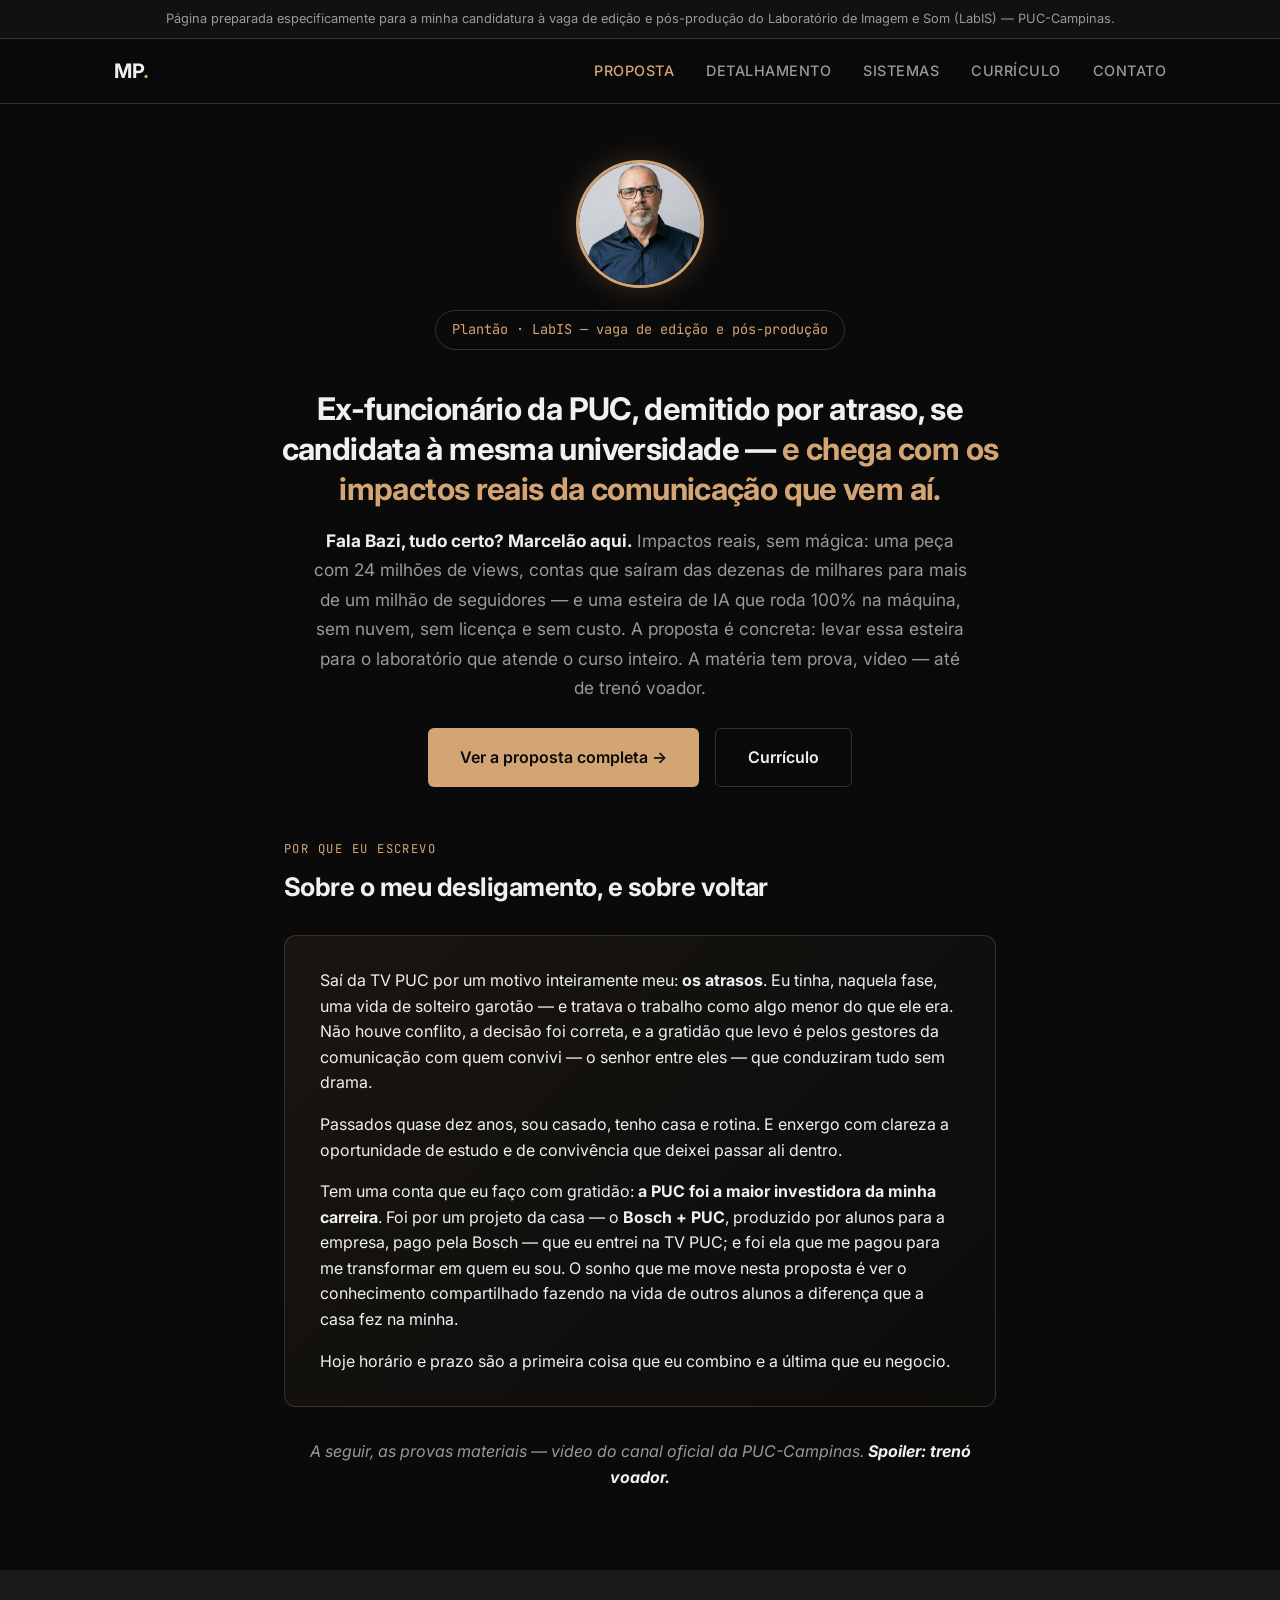
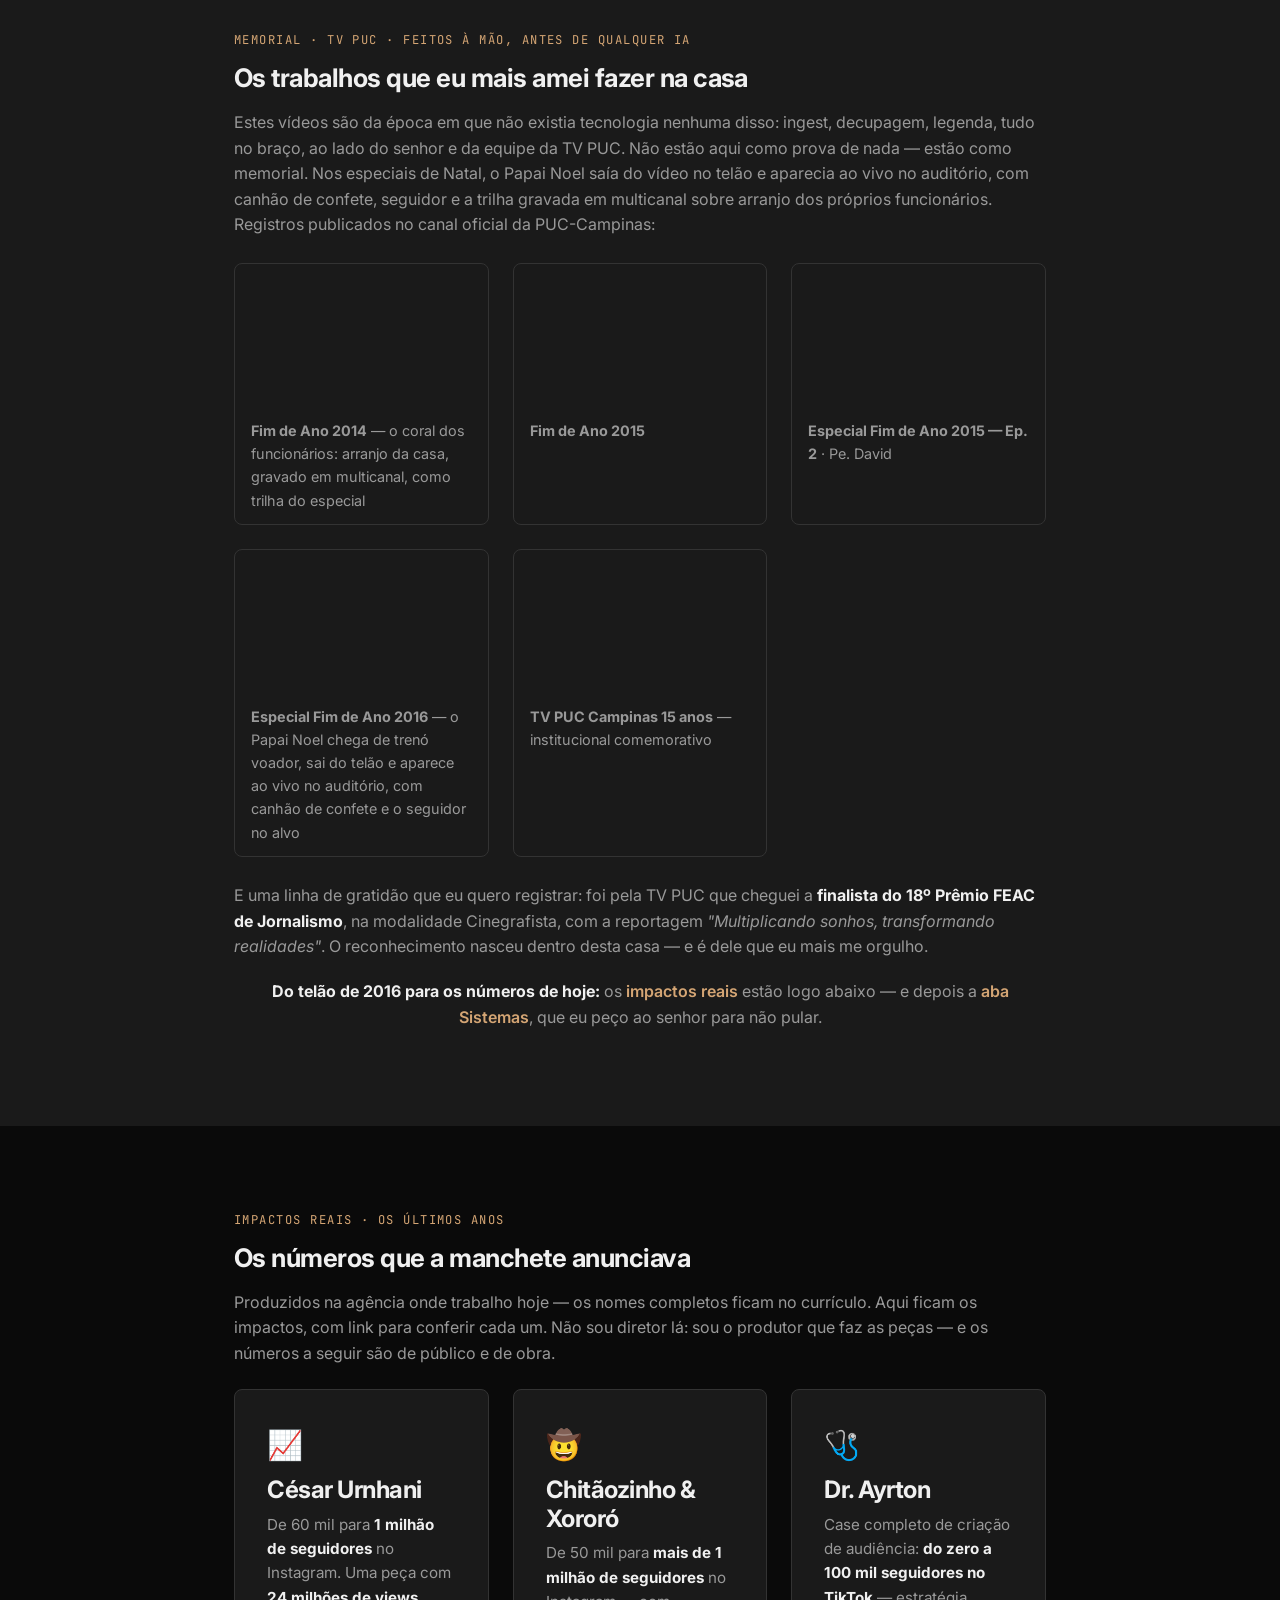
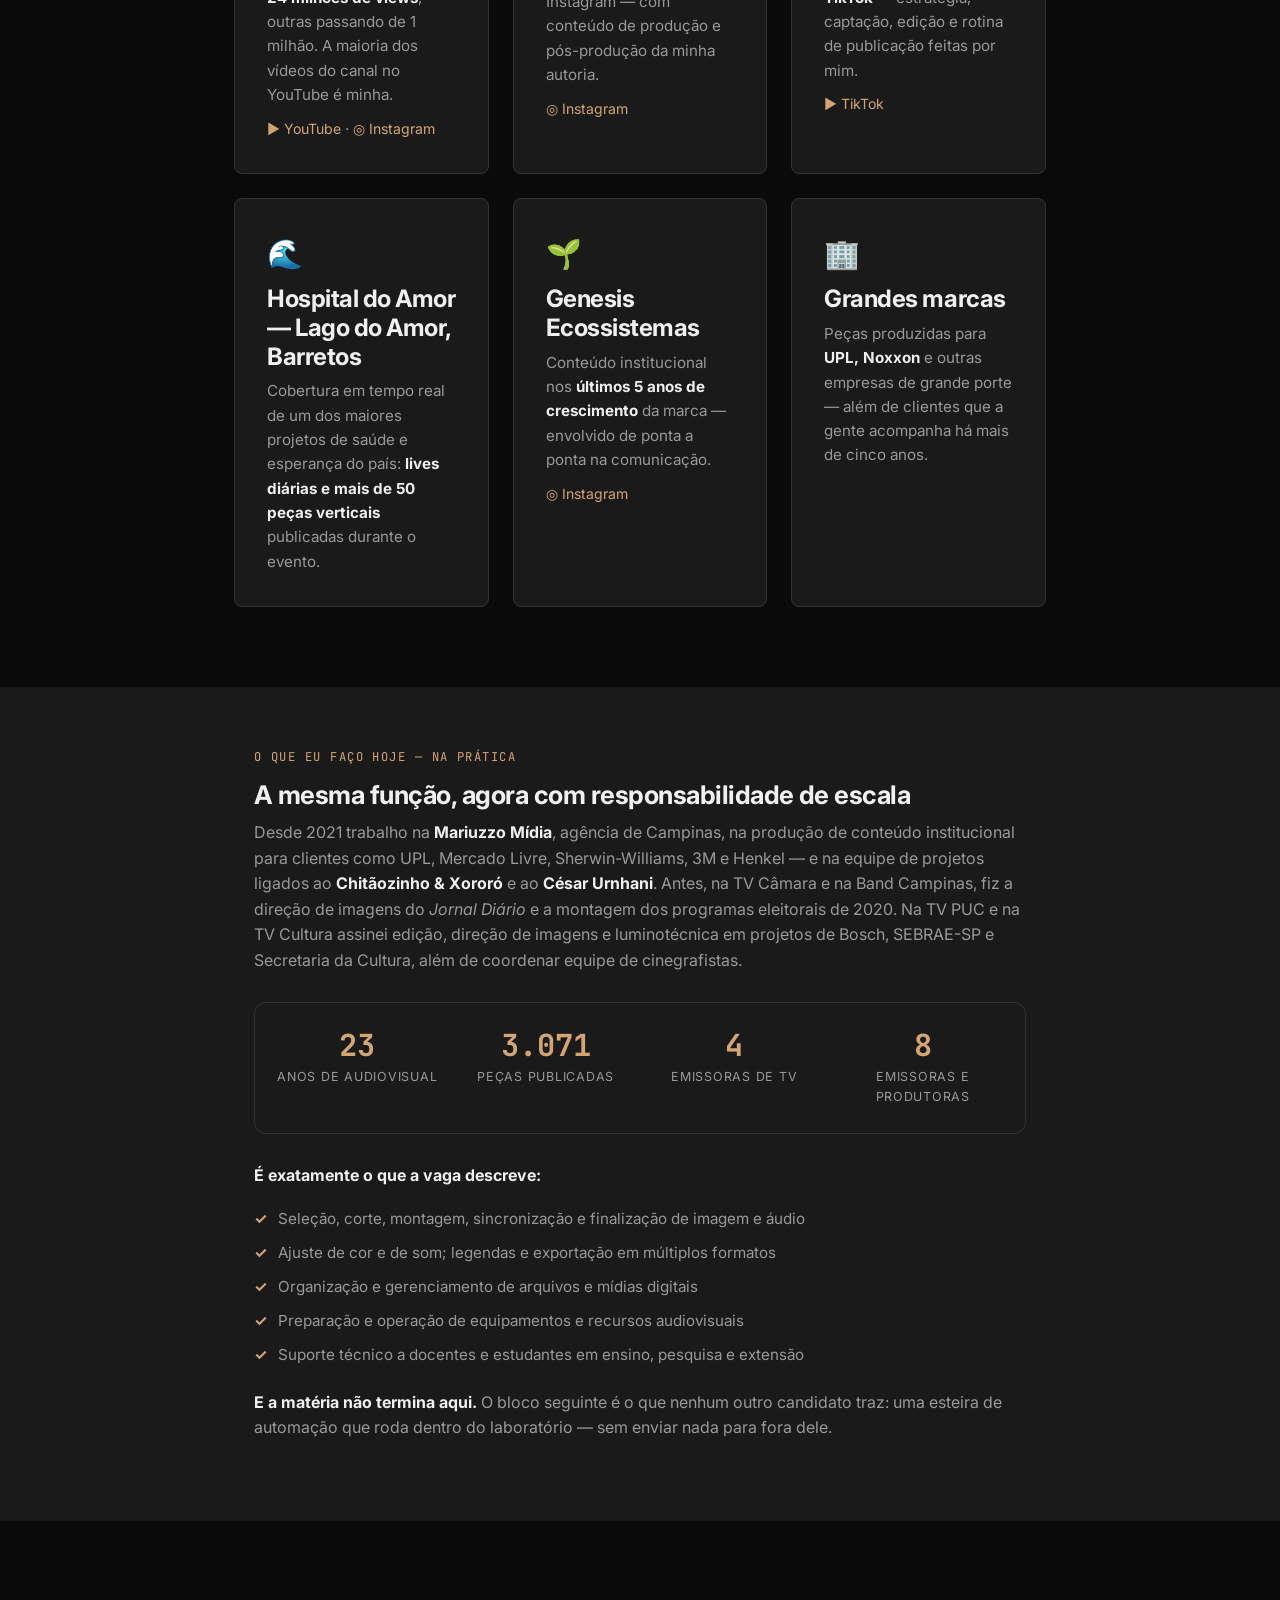
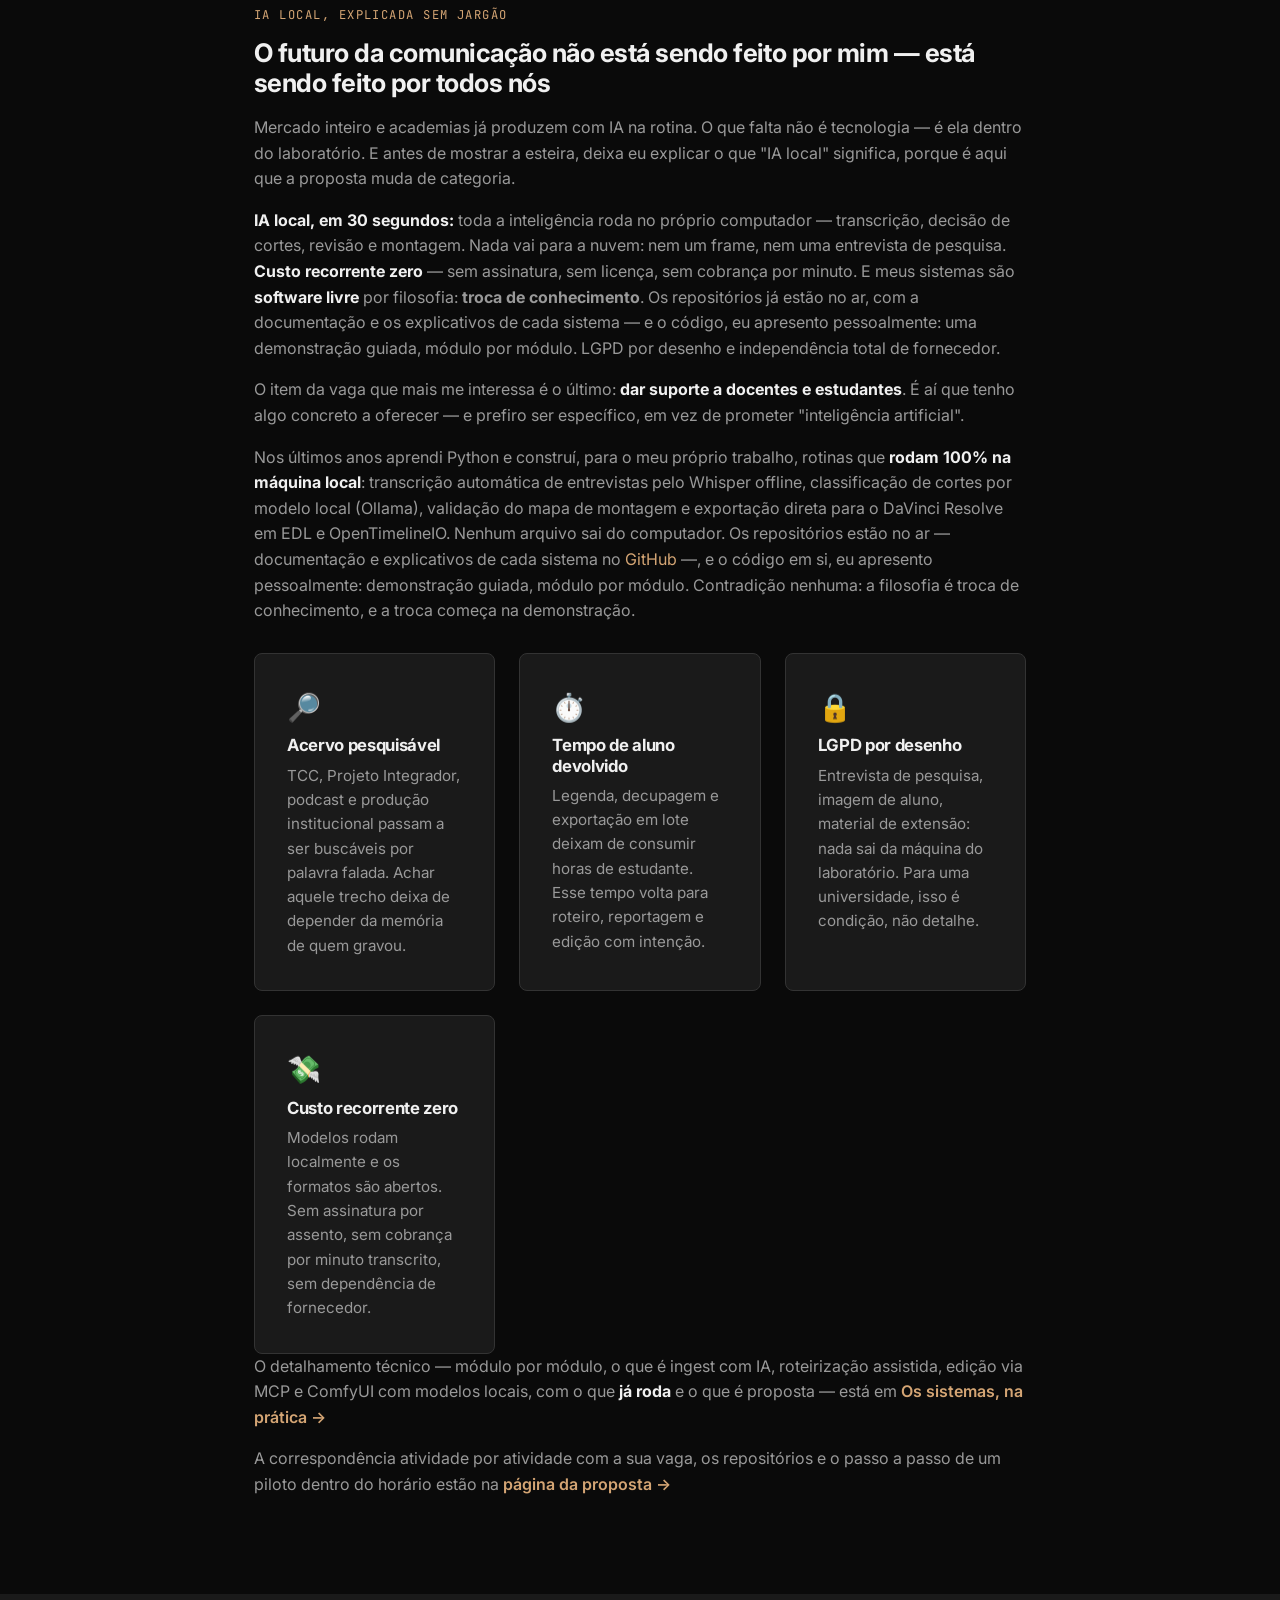
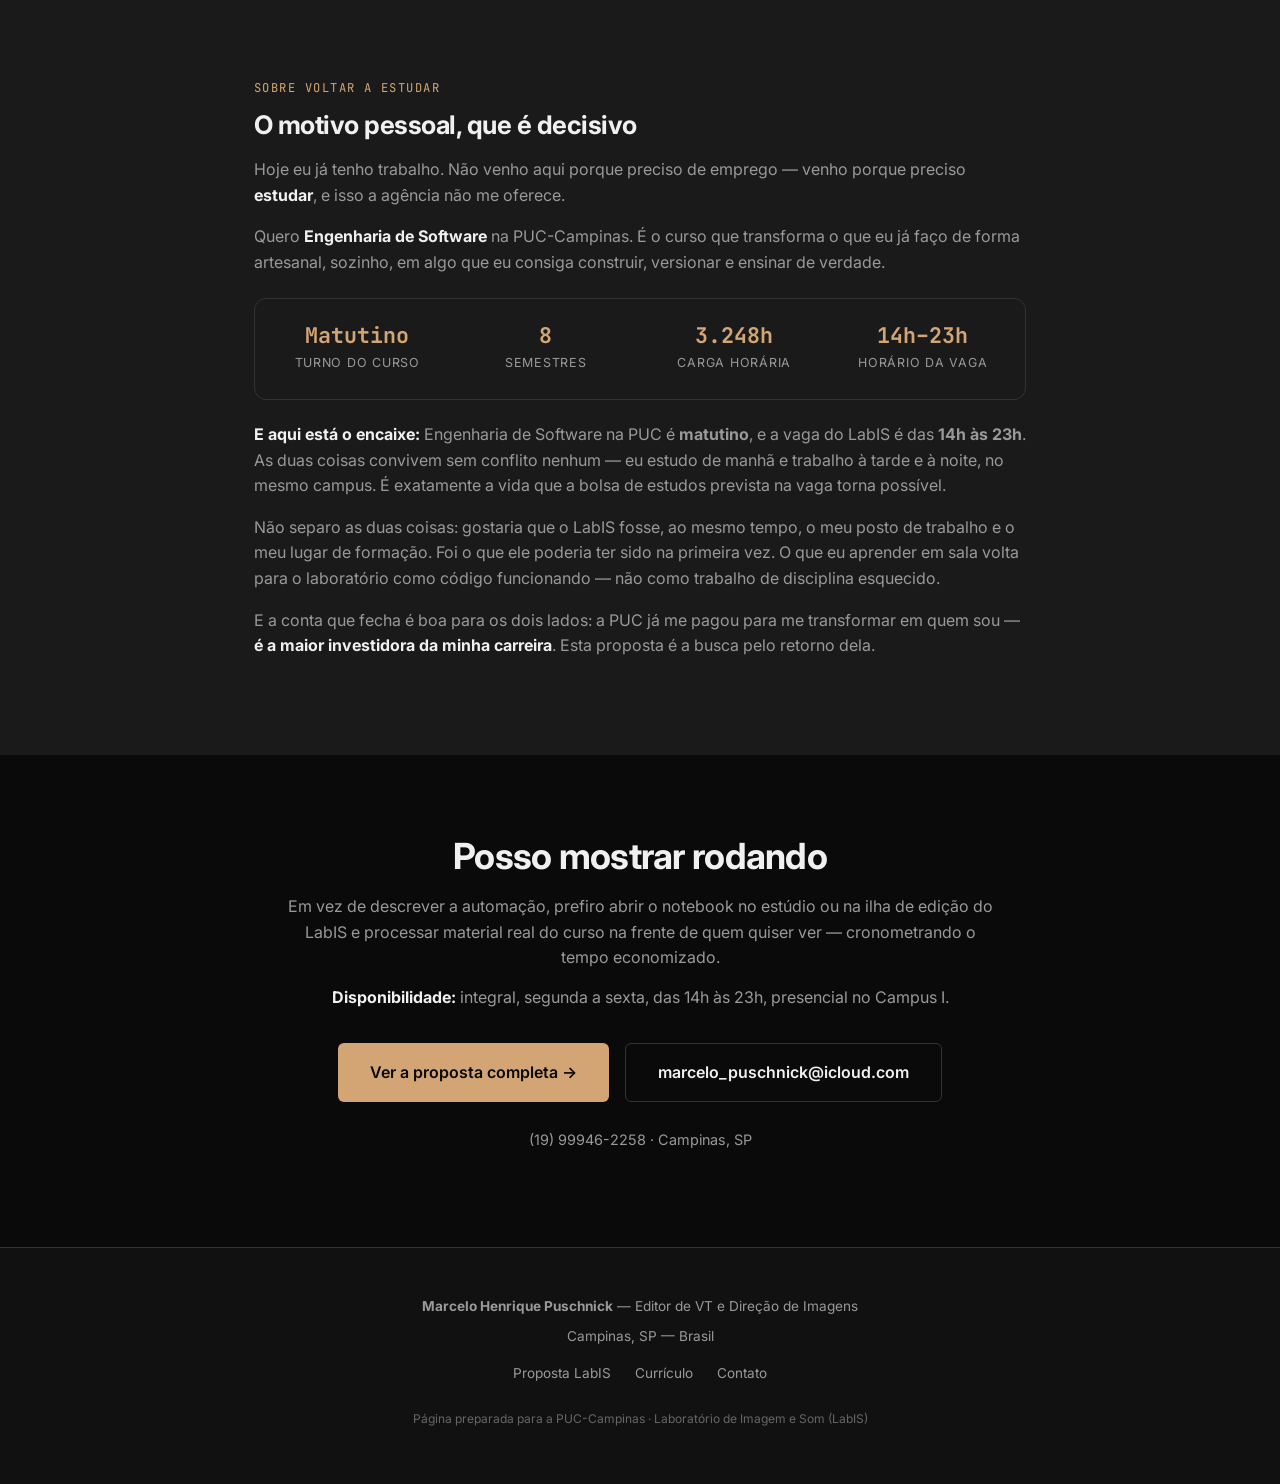
==== commit 95b4301c: "a origem contada: entrada na TV PUC pelo projeto Bosch + PUC — Marcelo como produto vivo do modelo d" ====
--- a/index.html
+++ b/index.html
@@ -124,9 +124,10 @@
             </p>
             <p>
                 Tem uma conta que eu faço com gratidão: <strong>a PUC foi a maior investidora da minha
-                carreira</strong>. Foi ela que me pagou para me transformar em quem eu sou — e o sonho que me move
-                nesta proposta é ver o conhecimento compartilhado fazendo na vida de outros alunos a diferença que
-                a casa fez na minha.
+                carreira</strong>. Foi por um projeto da casa — o <strong>Bosch + PUC</strong>, produzido por alunos
+                para a empresa, pago pela Bosch — que eu entrei na TV PUC; e foi ela que me pagou para me
+                transformar em quem eu sou. O sonho que me move nesta proposta é ver o conhecimento compartilhado
+                fazendo na vida de outros alunos a diferença que a casa fez na minha.
             </p>
             <p style="margin-bottom: 0;">
                 Hoje horário e prazo são a primeira coisa que eu combino e a última que eu negocio.
@@ -269,7 +270,7 @@
             <strong style="color: var(--text);">César Urnhani</strong>. Antes, na TV Câmara e na Band Campinas,
             fiz a direção de imagens do <em>Jornal Diário</em> e a montagem dos programas eleitorais de 2020.
             Na TV PUC e na TV Cultura assinei edição, direção de imagens e luminotécnica em projetos de Bosch,
-            SEBRAE-SP e Secretaria da Educação, além de coordenar equipe de cinegrafistas.
+            SEBRAE-SP e Secretaria da Cultura, além de coordenar equipe de cinegrafistas.
         </p>
 
         <div class="stat-row">
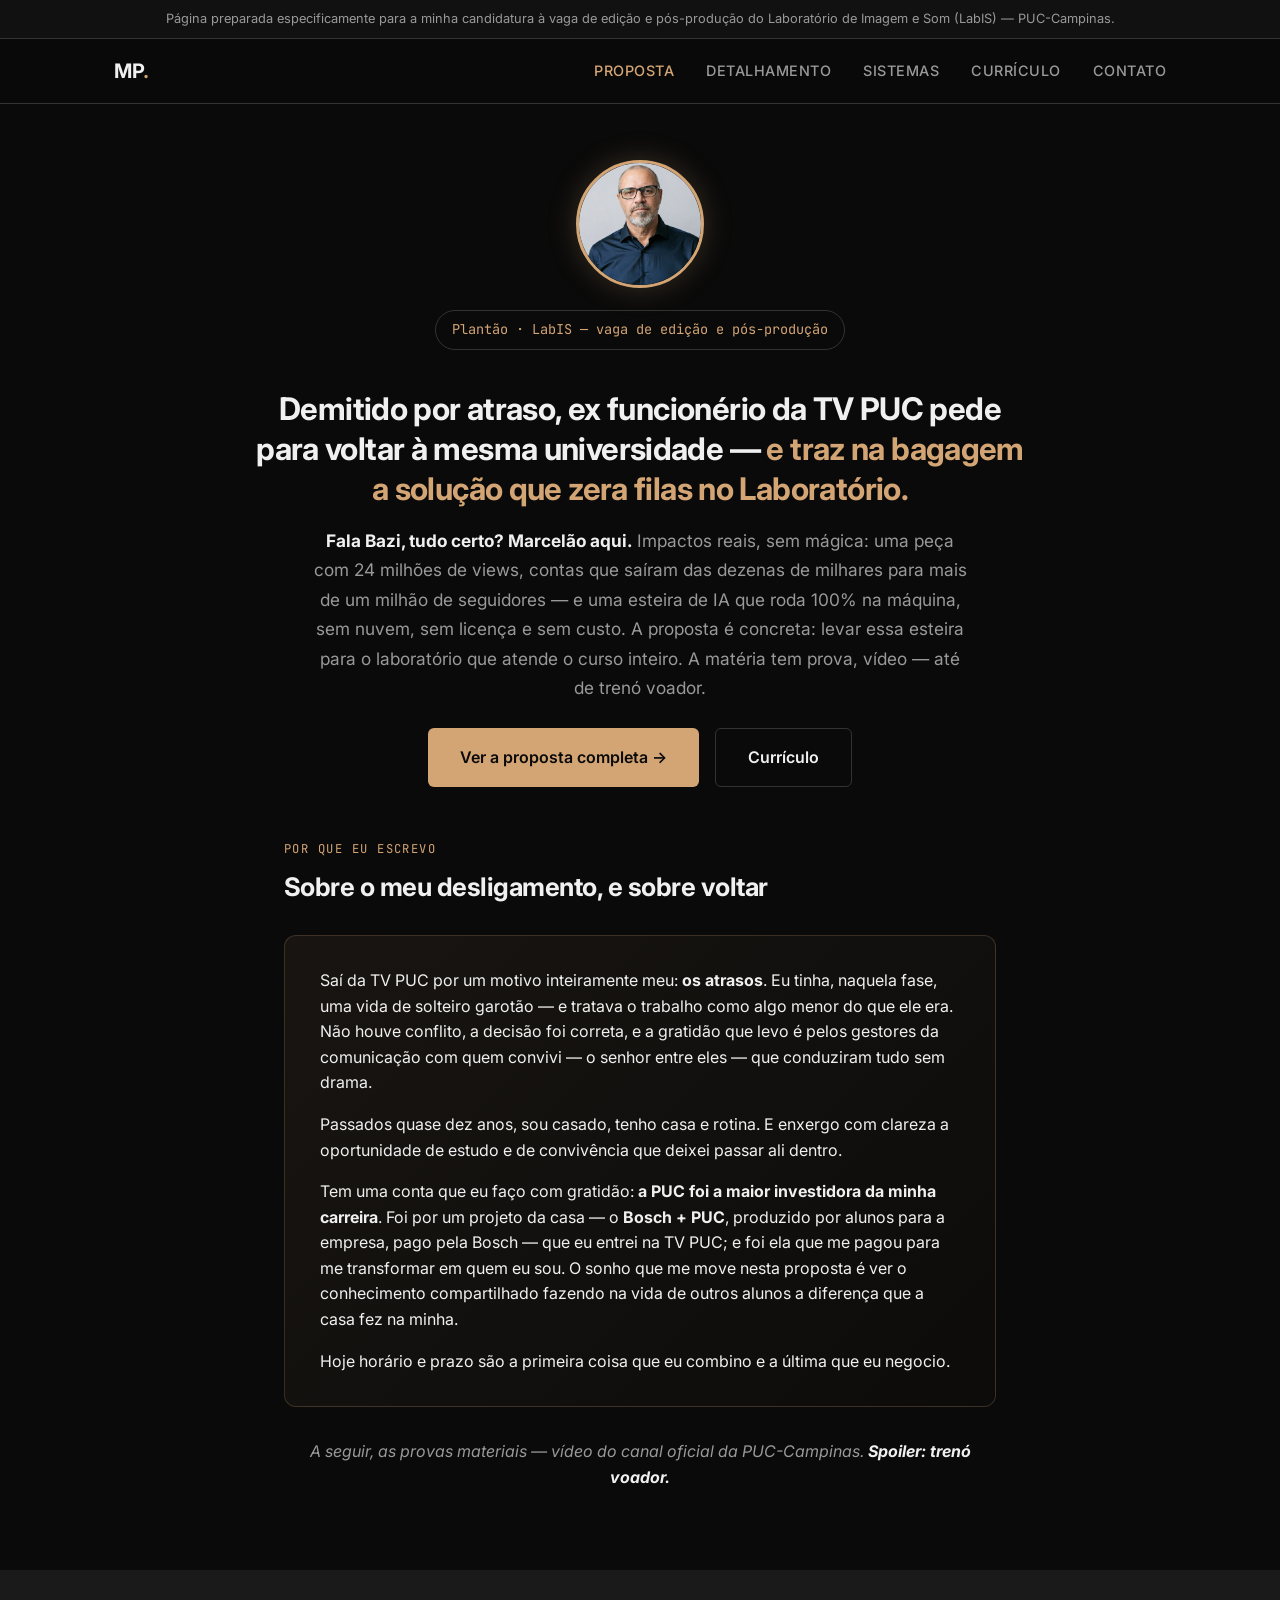
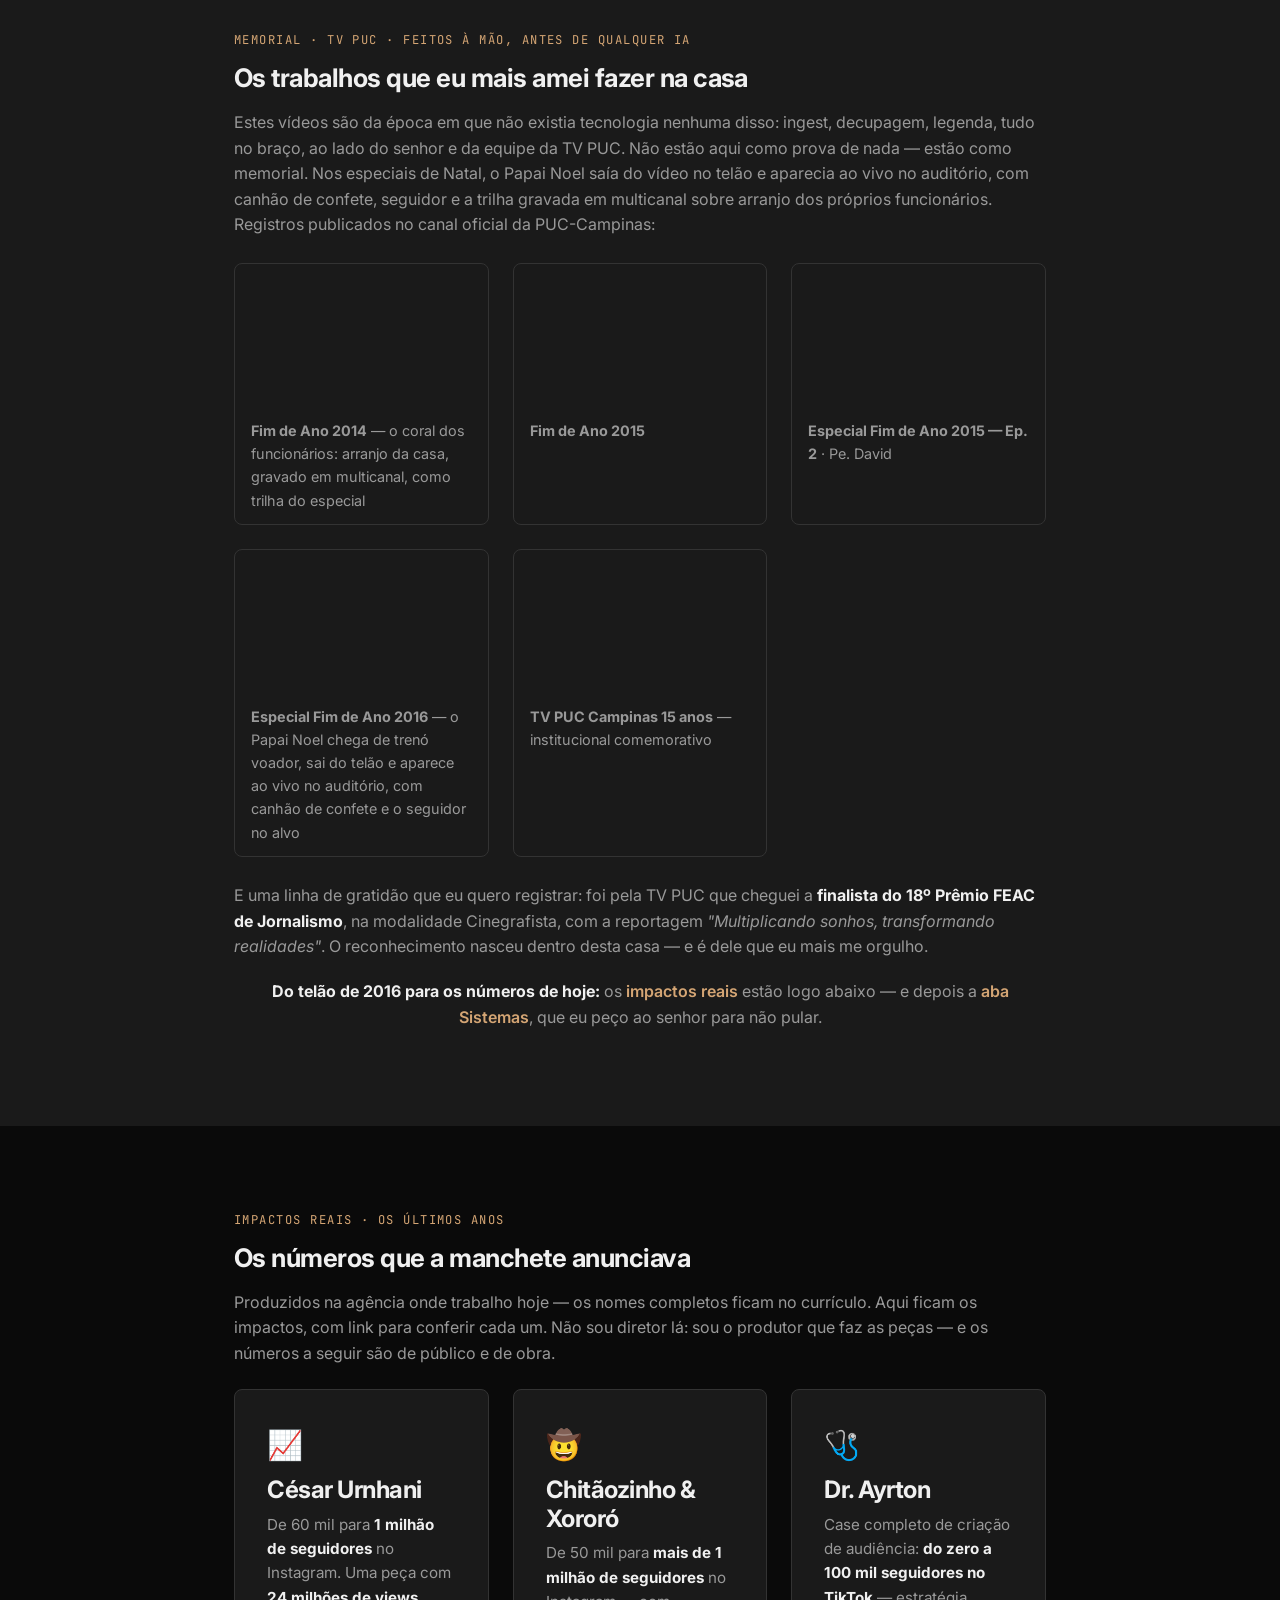
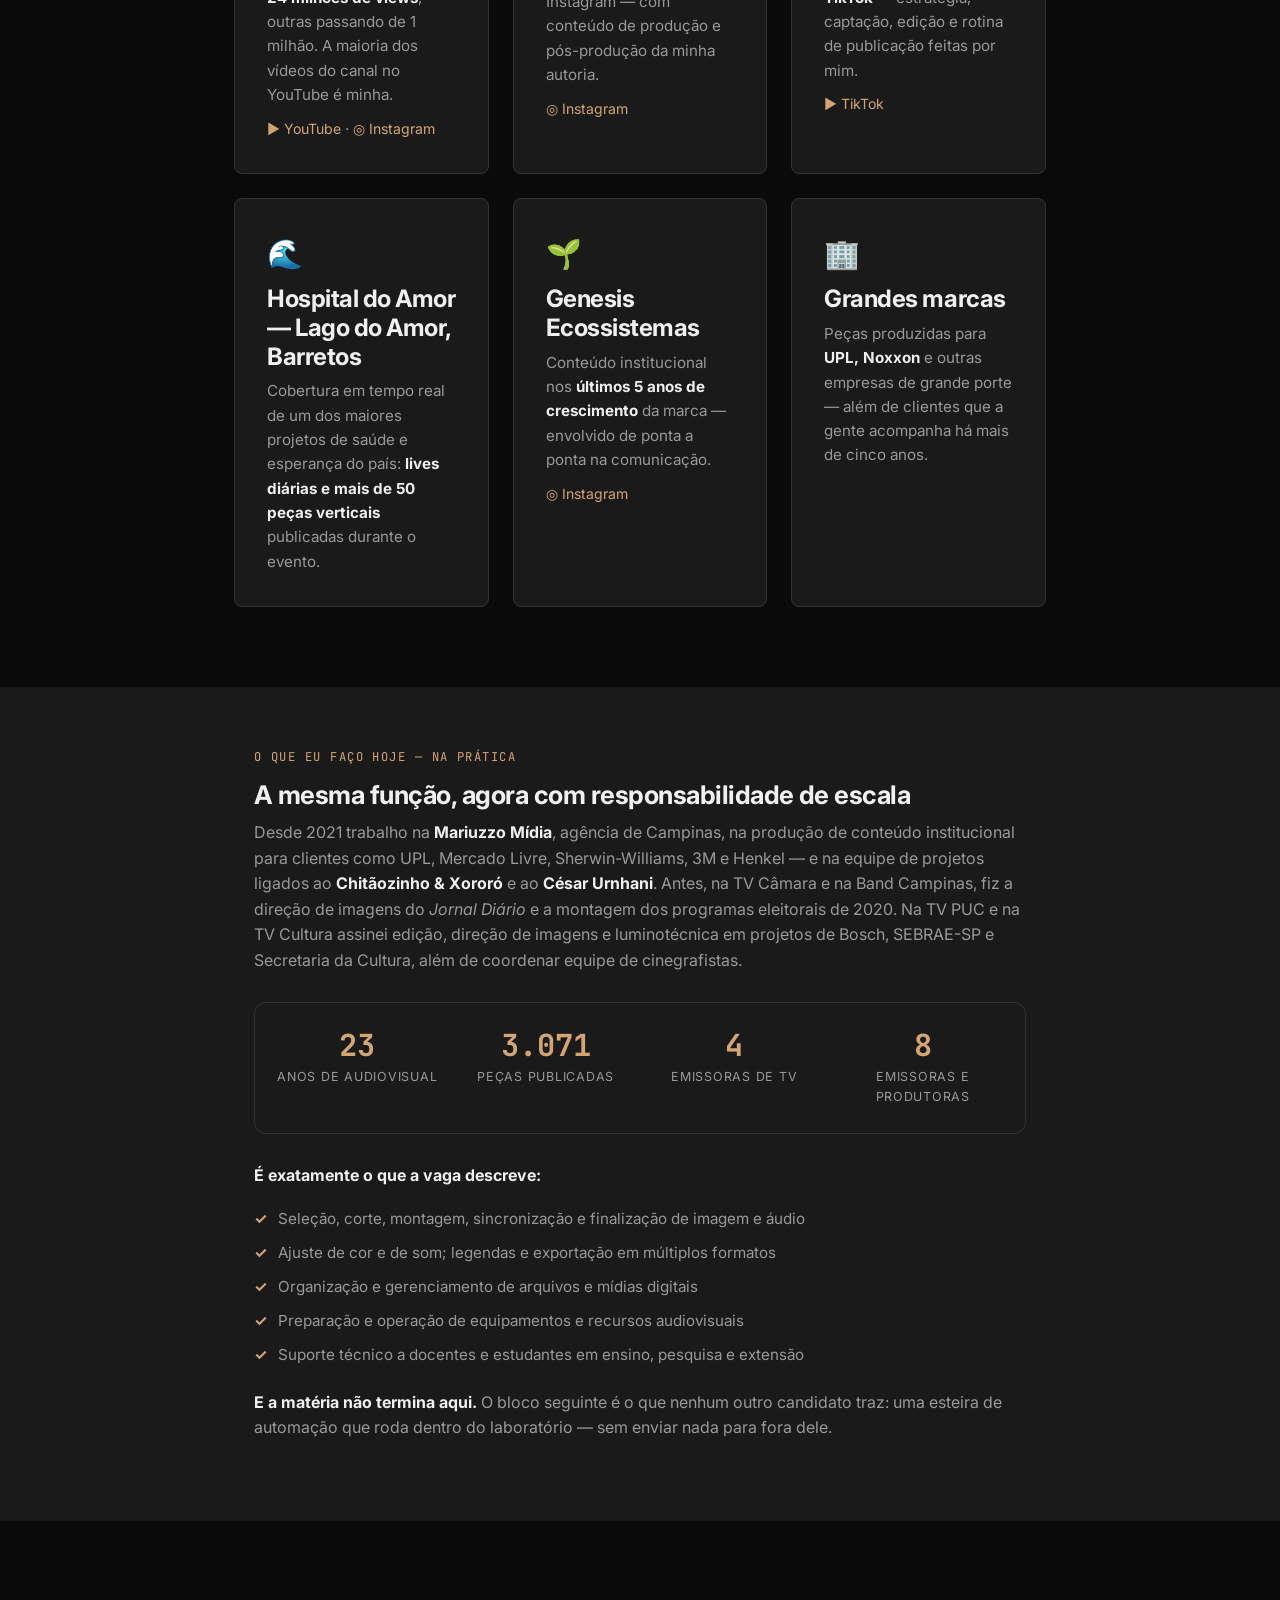
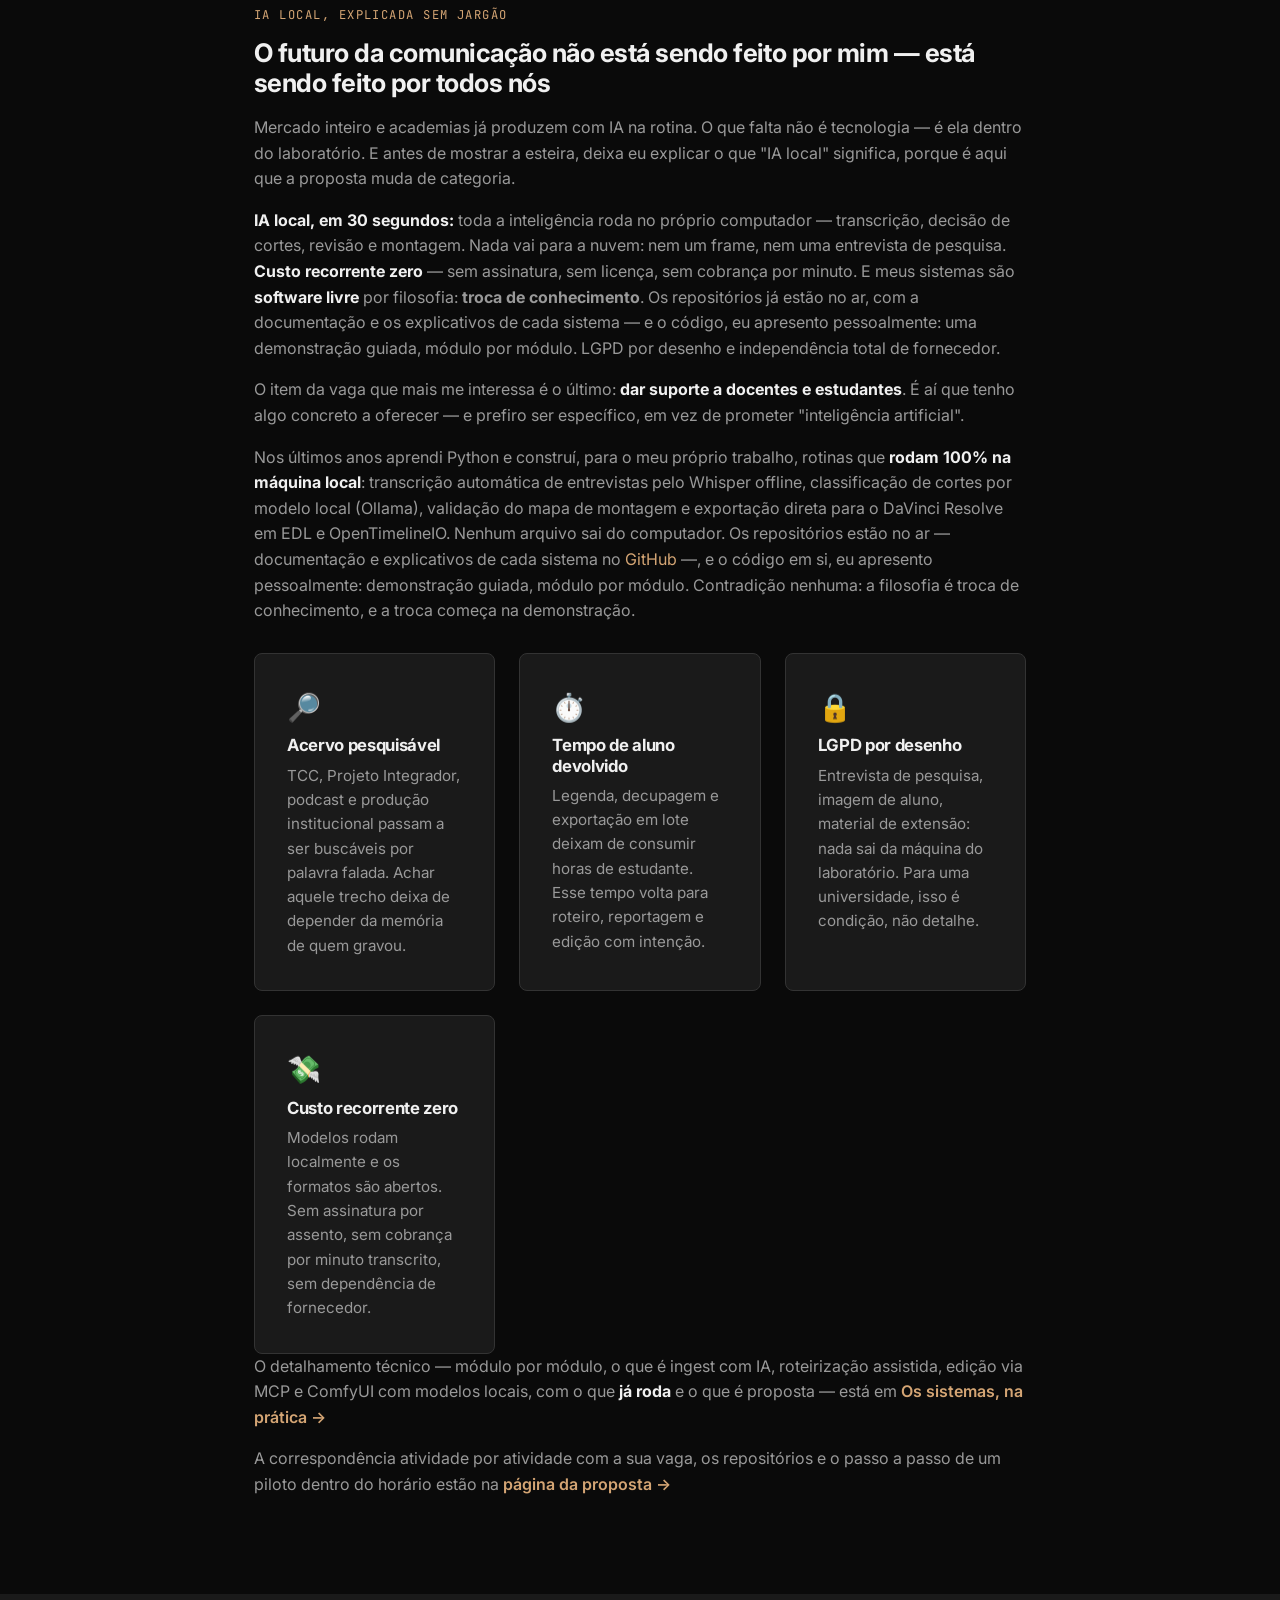
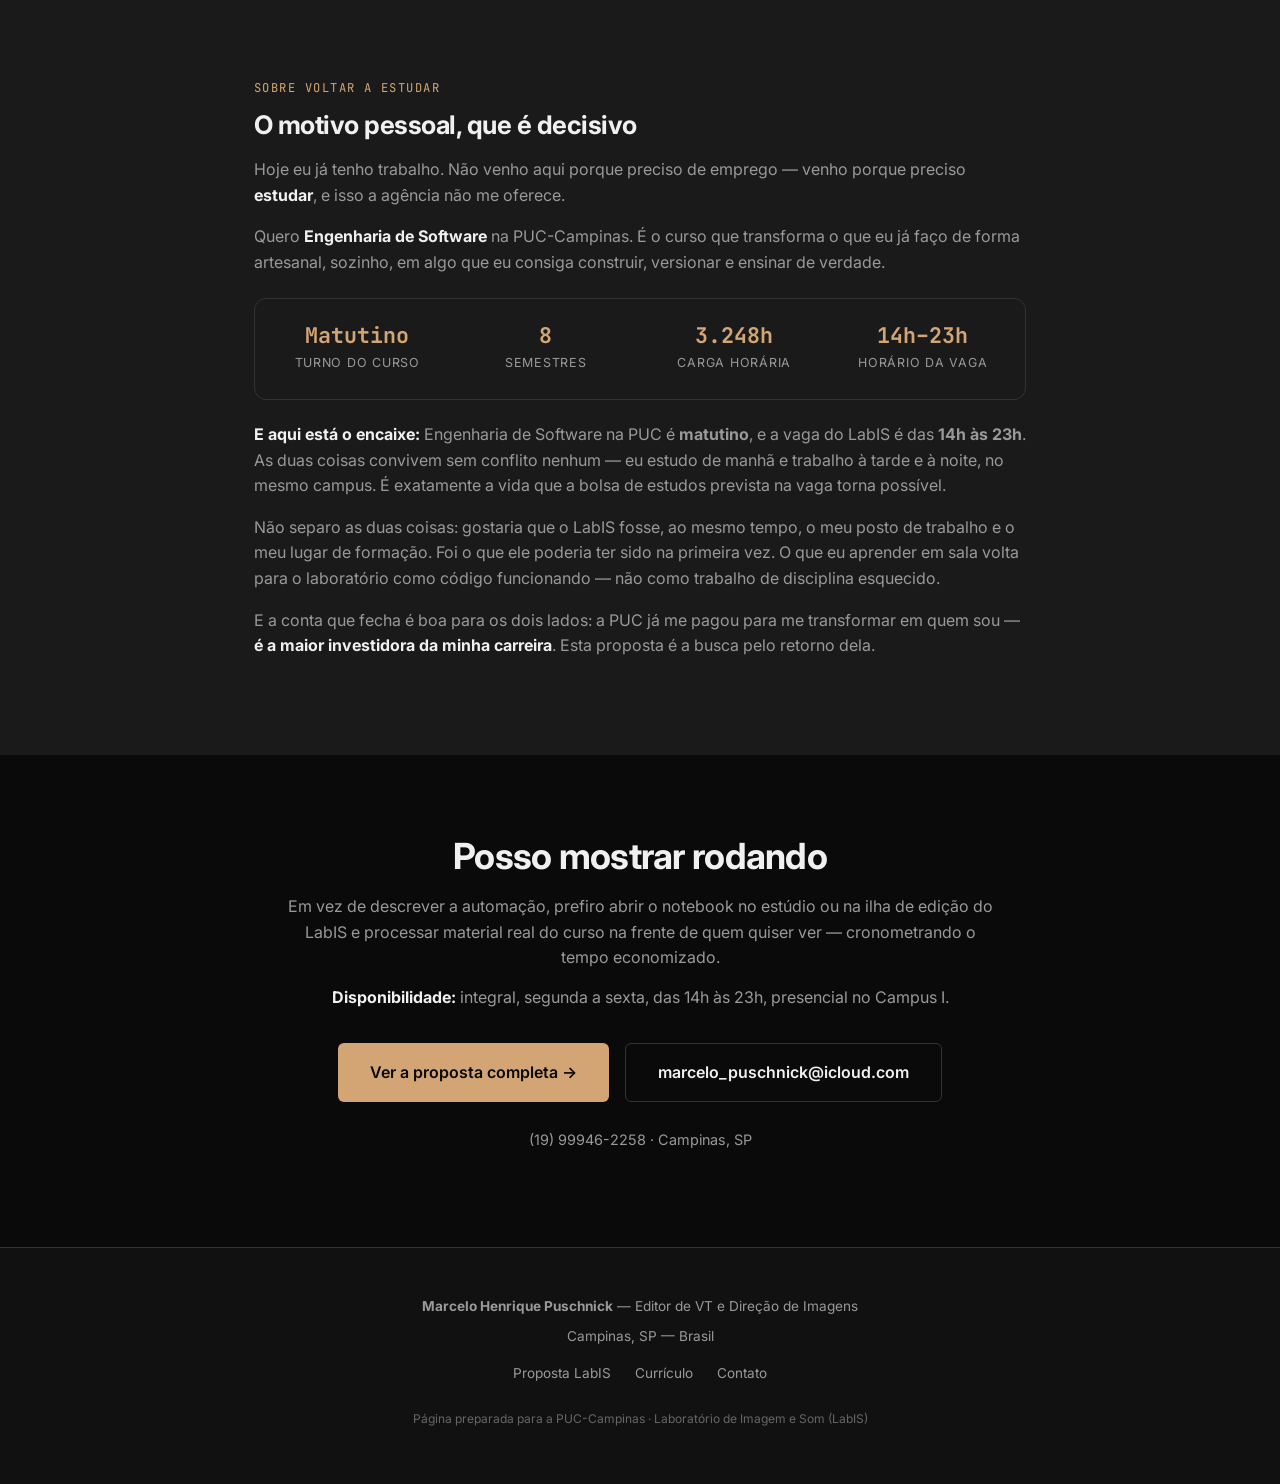
==== commit f1342748: "Update index.html frase impacto" ====
--- a/index.html
+++ b/index.html
@@ -86,8 +86,8 @@
         <span class="hero-badge">Plantão · LabIS — vaga de edição e pós-produção</span>
 
         <h1 style="font-size: 1.95rem; line-height: 1.28; margin: 1rem 0 1rem;">
-            Ex-funcionário da PUC, demitido por atraso, se candidata à mesma universidade —
-            <span style="color: var(--accent);">e chega com os impactos reais da comunicação que vem aí.</span>
+            Demitido por atraso, ex funcionério da TV PUC pede para voltar à mesma universidade —
+            <span style="color: var(--accent);">e traz na bagagem a solução que zera filas no Laboratório.</span>
         </h1>
 
         <p style="font-size: 1.08rem; line-height: 1.7; max-width: 660px; margin: 0 auto 1.6rem;">
